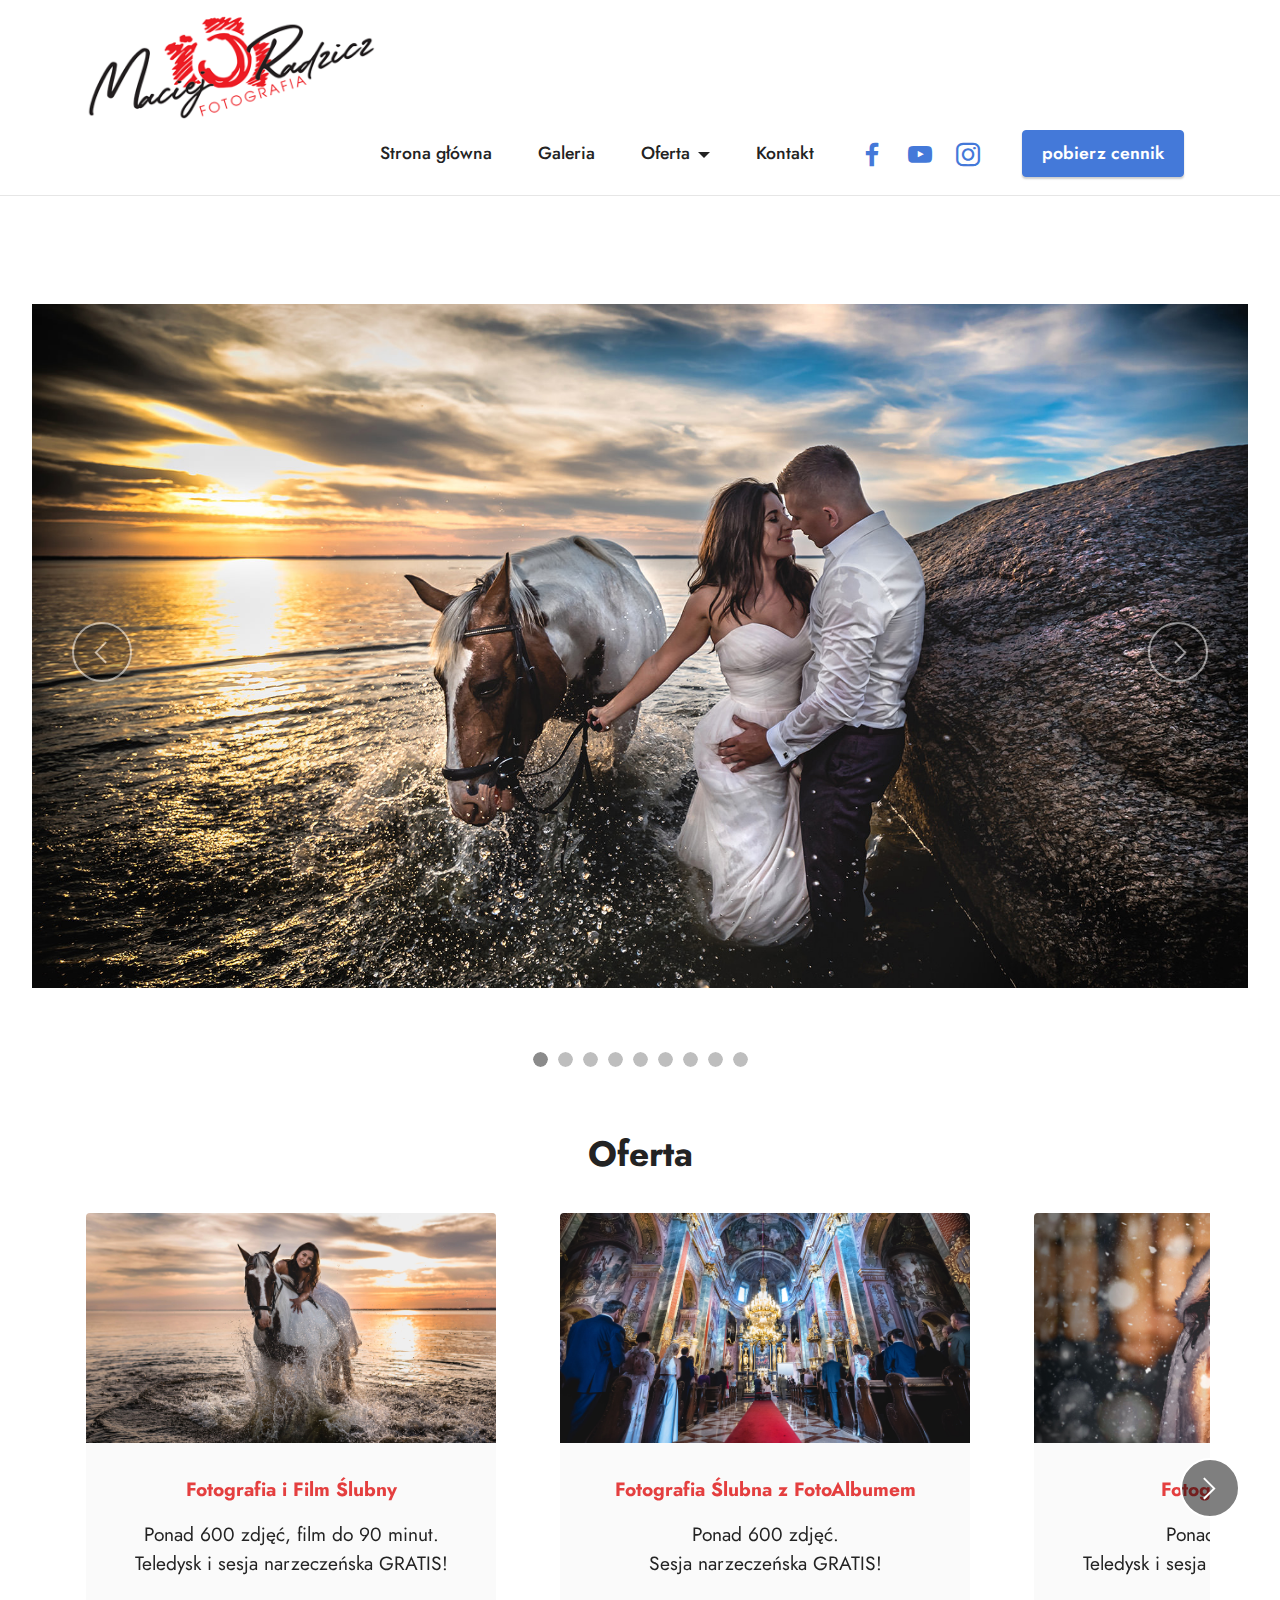
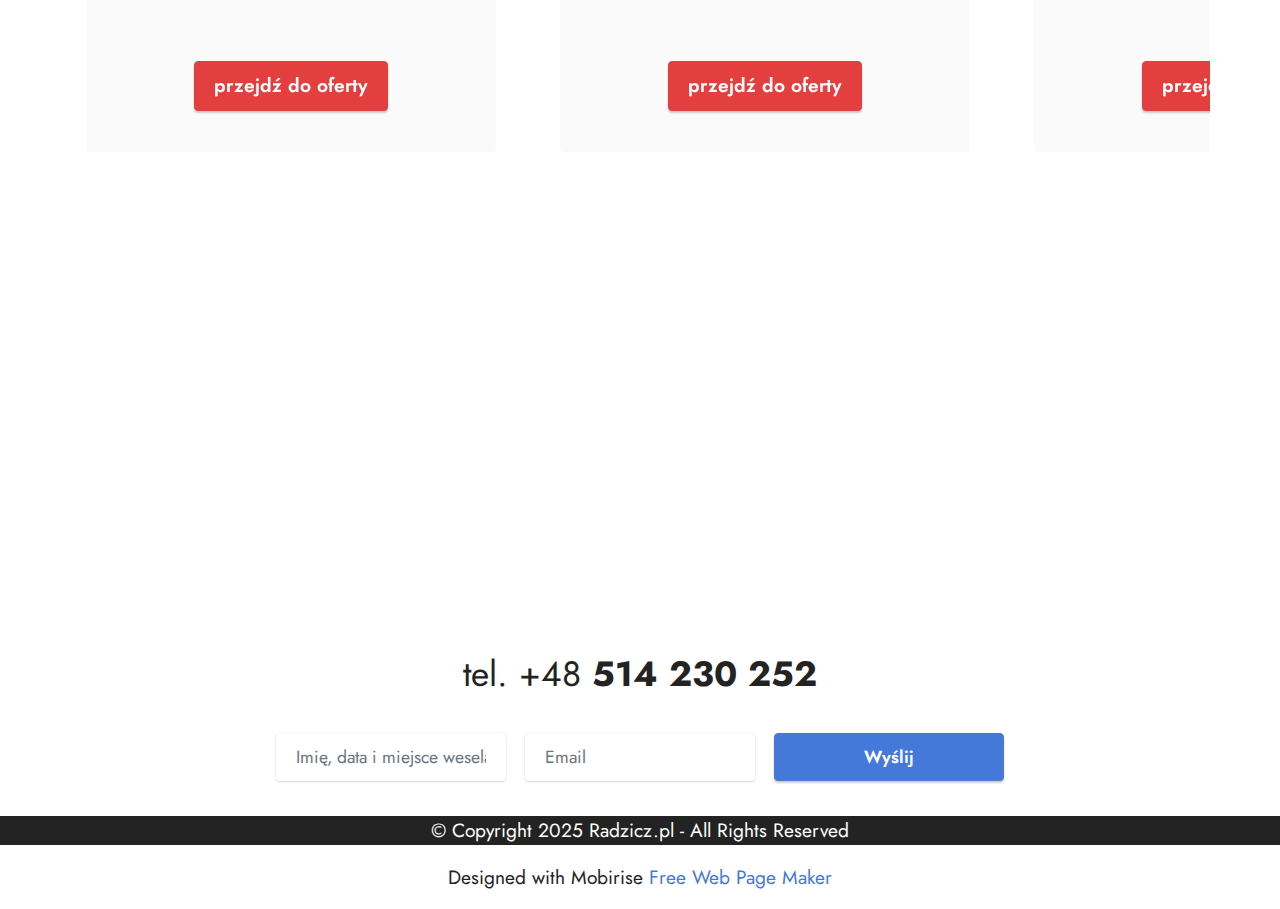
==== index.html @ 9153fe17 "Update index.html" ====
<!DOCTYPE html>
<html  >
<head>
  <!-- Site made with Mobirise Website Builder v5.6.11, https://mobirise.com -->
  <meta charset="UTF-8">
  <meta http-equiv="X-UA-Compatible" content="IE=edge">
  <meta name="generator" content="Mobirise v5.6.11, mobirise.com">
  <meta name="twitter:card" content="summary_large_image"/>
  <meta name="twitter:image:src" content="">
  <meta property="og:image" content="">
  <meta name="twitter:title" content="Strona główna">
  <meta name="viewport" content="width=device-width, initial-scale=1, minimum-scale=1">
  <link rel="shortcut icon" href="assets/images/favicon.png" type="image/x-icon">
  <meta name="description" content="">
  
  
  <title>Strona główna</title>
  <link rel="stylesheet" href="assets/web/assets/mobirise-icons2/mobirise2.css">
  <link rel="stylesheet" href="assets/bootstrap/css/bootstrap.min.css">
  <link rel="stylesheet" href="assets/bootstrap/css/bootstrap-grid.min.css">
  <link rel="stylesheet" href="assets/bootstrap/css/bootstrap-reboot.min.css">
  <link rel="stylesheet" href="assets/dropdown/css/style.css">
  <link rel="stylesheet" href="assets/socicon/css/styles.css">
  <link rel="stylesheet" href="assets/theme/css/style.css">
  <link rel="preload" href="https://fonts.googleapis.com/css?family=Jost:100,200,300,400,500,600,700,800,900,100i,200i,300i,400i,500i,600i,700i,800i,900i&display=swap" as="style" onload="this.onload=null;this.rel='stylesheet'">
  <noscript><link rel="stylesheet" href="https://fonts.googleapis.com/css?family=Jost:100,200,300,400,500,600,700,800,900,100i,200i,300i,400i,500i,600i,700i,800i,900i&display=swap"></noscript>
  <link rel="preload" as="style" href="assets/mobirise/css/mbr-additional.css"><link rel="stylesheet" href="assets/mobirise/css/mbr-additional.css" type="text/css">
  
  
  
  
</head>
<body>
  
  <section data-bs-version="5.1" class="menu cid-s48OLK6784" once="menu" id="menu1-h">
    
    <nav class="navbar navbar-dropdown navbar-expand-lg">
        <div class="container">
            <div class="navbar-brand">
                <span class="navbar-logo">
                    <a href="index.html">
                        <img src="assets/images/logo-radzicz-2021-313x121.png" alt="radzicz.pl Fotografia Ślubna" style="height: 7rem;">
                    </a>
                </span>
                
            </div>
            <button class="navbar-toggler" type="button" data-toggle="collapse" data-bs-toggle="collapse" data-target="#navbarSupportedContent" data-bs-target="#navbarSupportedContent" aria-controls="navbarNavAltMarkup" aria-expanded="false" aria-label="Toggle navigation">
                <div class="hamburger">
                    <span></span>
                    <span></span>
                    <span></span>
                    <span></span>
                </div>
            </button>
            <div class="collapse navbar-collapse" id="navbarSupportedContent">
                <ul class="navbar-nav nav-dropdown" data-app-modern-menu="true"><li class="nav-item"><a class="nav-link link text-black text-primary display-4" href="index.html">Strona główna</a></li><li class="nav-item"><a class="nav-link link text-black text-primary display-4" href="page5.html">Galeria</a></li><li class="nav-item dropdown"><a class="nav-link link text-black dropdown-toggle display-4" href="https://mobirise.com" data-toggle="dropdown-submenu" data-bs-toggle="dropdown" data-bs-auto-close="outside" aria-expanded="false">Oferta</a><div class="dropdown-menu" aria-labelledby="dropdown-750"><a class="text-black dropdown-item text-primary display-4" href="page1.html">Fotografia i Film</a><a class="text-black show dropdown-item text-primary display-4" href="page2.html">Fotografia z Albumem</a><a class="text-black show dropdown-item text-primary display-4" href="page3.html">Fotografia</a><a class="text-black show dropdown-item text-primary display-4" href="page4.html">Fotografia PREMIUM</a></div></li>
                    <li class="nav-item"><a class="nav-link link text-black text-primary display-4" href="page6.html">Kontakt</a></li></ul>
                <div class="icons-menu">
                    <a class="iconfont-wrapper" href="https://www.facebook.com/radzicz/" target="_blank">
                        <span class="p-2 mbr-iconfont socicon-facebook socicon"></span>
                    </a>
                    <a class="iconfont-wrapper" href="https://www.youtube.com/channel/UCvHbkDS-ME8ETCnBsZsDEUw" target="_blank">
                        <span class="p-2 mbr-iconfont socicon-youtube socicon"></span>
                    </a>
                    <a class="iconfont-wrapper" href="https://www.instagram.com/maciej_radzicz/" target="_blank">
                        <span class="p-2 mbr-iconfont socicon-instagram socicon"></span>
                    </a>
                    
                </div>
                <div class="navbar-buttons mbr-section-btn"><a class="btn btn-primary display-4" href="assets/files/Oferta-radzicz2023.pdf">pobierz cennik</a></div>
            </div>
        </div>
    </nav>

</section>

<section data-bs-version="5.1" class="slider2 cid-tbYOUe0Ajj" id="slider2-13">
    

    
    <div class="container-fluid">
        <div class="row justify-content-center">
            <div class="col-12 col-md-10 col-lg-12">
                <div class="carousel slide carousel-fade" id="tcAGyDKzBh" data-ride="carousel" data-bs-ride="carousel" data-interval="5000" data-bs-interval="5000">
                    
                    <ol class="carousel-indicators">
                        <li data-slide-to="0" data-bs-slide-to="0" class="active" data-target="#tcAGyDKzBh" data-bs-target="#tcAGyDKzBh"></li>
                        <li data-slide-to="1" data-bs-slide-to="1" data-target="#tcAGyDKzBh" data-bs-target="#tcAGyDKzBh"></li><li data-slide-to="2" data-bs-slide-to="2" data-target="#tcAGyDKzBh" data-bs-target="#tcAGyDKzBh"></li><li data-slide-to="3" data-bs-slide-to="3" data-target="#tcAGyDKzBh" data-bs-target="#tcAGyDKzBh"></li><li data-slide-to="4" data-bs-slide-to="4" data-target="#tcAGyDKzBh" data-bs-target="#tcAGyDKzBh"></li><li data-slide-to="5" data-bs-slide-to="5" data-target="#tcAGyDKzBh" data-bs-target="#tcAGyDKzBh"></li><li data-slide-to="6" data-bs-slide-to="6" data-target="#tcAGyDKzBh" data-bs-target="#tcAGyDKzBh"></li><li data-slide-to="7" data-bs-slide-to="7" data-target="#tcAGyDKzBh" data-bs-target="#tcAGyDKzBh"></li><li data-slide-to="8" data-bs-slide-to="8" data-target="#tcAGyDKzBh" data-bs-target="#tcAGyDKzBh"></li>
                        
                    </ol>
                    <div class="carousel-inner">
                        <div class="carousel-item slider-image item active">
                            <div class="item-wrapper">
                                <img class="d-block w-100" src="assets/images/01.jpg" alt="Mobirise Website Builder" data-slide-to="0" data-bs-slide-to="0">
                                
                            </div>
                        </div>
                        <div class="carousel-item slider-image item">
                            <div class="item-wrapper">
                                <img class="d-block w-100" src="assets/images/02.jpg" alt="Mobirise Website Builder" data-slide-to="1" data-bs-slide-to="1">
                                
                            </div>
                        </div><div class="carousel-item slider-image item">
                            <div class="item-wrapper">
                                <img class="d-block w-100" src="assets/images/04.jpg" alt="Mobirise Website Builder" data-slide-to="3" data-bs-slide-to="3">
                                
                            </div>
                        </div><div class="carousel-item slider-image item">
                            <div class="item-wrapper">
                                <img class="d-block w-100" src="assets/images/05.jpg" alt="Mobirise Website Builder" data-slide-to="4" data-bs-slide-to="4">
                                
                            </div>
                        </div><div class="carousel-item slider-image item">
                            <div class="item-wrapper">
                                <img class="d-block w-100" src="assets/images/12.jpg" alt="Mobirise Website Builder" data-slide-to="5" data-bs-slide-to="5">
                                
                            </div>
                        </div><div class="carousel-item slider-image item">
                            <div class="item-wrapper">
                                <img class="d-block w-100" src="assets/images/10.jpg" alt="Mobirise Website Builder" data-slide-to="7" data-bs-slide-to="7">
                                
                            </div>
                        </div><div class="carousel-item slider-image item">
                            <div class="item-wrapper">
                                <img class="d-block w-100" src="assets/images/14.jpg" alt="Mobirise Website Builder" data-slide-to="6" data-bs-slide-to="6">
                                
                            </div>
                        </div><div class="carousel-item slider-image item">
                            <div class="item-wrapper">
                                <img class="d-block w-100" src="assets/images/20.jpg" alt="Mobirise Website Builder" data-slide-to="7" data-bs-slide-to="7">
                                
                            </div>
                        </div><div class="carousel-item slider-image item">
                            <div class="item-wrapper">
                                <img class="d-block w-100" src="assets/images/053.jpg" alt="Mobirise Website Builder" data-slide-to="11" data-bs-slide-to="12">
                                
                            </div>
                        </div>
                        
                    </div>
                    <a class="carousel-control carousel-control-prev" role="button" data-slide="prev" data-bs-slide="prev" href="#tcAGyDKzBh">
                        <span class="mobi-mbri mobi-mbri-arrow-prev" aria-hidden="true"></span>
                        <span class="sr-only visually-hidden">Previous</span>
                    </a>
                    <a class="carousel-control carousel-control-next" role="button" data-slide="next" data-bs-slide="next" href="#tcAGyDKzBh">
                        <span class="mobi-mbri mobi-mbri-arrow-next" aria-hidden="true"></span>
                        <span class="sr-only visually-hidden">Next</span>
                    </a>
                </div>
            </div>
        </div>
    </div>
</section>

<section data-bs-version="5.1" class="slider4 mbr-embla cid-tbYtQorD7u" id="slider4-q">
    
    
    <div class="position-relative text-center">
        <div class="mbr-section-head">
            <h4 class="mbr-section-title mbr-fonts-style align-center mb-0 display-5">
                <strong>Oferta</strong></h4>
            
        </div>
        <div class="embla mt-4" data-skip-snaps="true" data-align="center" data-contain-scroll="trimSnaps" data-auto-play-interval="5" data-draggable="true">
            <div class="embla__viewport container">
                <div class="embla__container">
                    <div class="embla__slide slider-image item active" style="margin-left: 2rem; margin-right: 2rem;">
                        <div class="slide-content">
                            <div class="item-wrapper">
                                <div class="item-img">
                                    <img src="assets/images/03.jpg" alt="Mobirise Website Builder" data-slide-to="1" data-bs-slide-to="2">
                                </div>
                            </div>
                            <div class="item-content">
                                <h5 class="item-title mbr-fonts-style display-7"><strong>Fotografia i Film Ślubny</strong></h5>
                                
                                <p class="mbr-text mbr-fonts-style mt-3 display-7">Ponad 600 zdjęć, film do 90 minut.<br>Teledysk i sesja narzeczeńska GRATIS!</p>
                            </div>
                            <div class="mbr-section-btn item-footer mt-2"><a href="page1.html" class="btn item-btn btn-secondary display-7">przejdź do oferty</a></div>
                        </div>
                    </div>
                    <div class="embla__slide slider-image item" style="margin-left: 2rem; margin-right: 2rem;">
                        <div class="slide-content">
                            <div class="item-wrapper">
                                <div class="item-img">
                                    <img src="assets/images/02.jpg" alt="Mobirise Website Builder" data-slide-to="2" data-bs-slide-to="3">
                                </div>
                            </div>
                            <div class="item-content">
                                <h5 class="item-title mbr-fonts-style display-7"><strong>Fotografia Ślubna z FotoAlbumem</strong></h5>
                                
                                <p class="mbr-text mbr-fonts-style mt-3 display-7">Ponad 600 zdjęć.
<br>Sesja narzeczeńska GRATIS!</p>
                            </div>
                            <div class="mbr-section-btn item-footer mt-2"><a href="page2.html" class="btn item-btn btn-secondary display-7">przejdź do oferty</a></div>
                        </div>
                    </div>
                    <div class="embla__slide slider-image item" style="margin-left: 2rem; margin-right: 2rem;">
                        <div class="slide-content">
                            <div class="item-wrapper">
                                <div class="item-img">
                                    <img src="assets/images/04.jpg" alt="Mobirise Website Builder" data-bs-slide-to="4" data-slide-to="3">
                                </div>
                            </div>
                            <div class="item-content">
                                <h5 class="item-title mbr-fonts-style display-7"><strong>Fotografia Ślubna</strong></h5>
                                
                                <p class="mbr-text mbr-fonts-style mt-3 display-7">Ponad 400 zdjęć.
<br>Teledysk i sesja narzeczeńska GRATIS!<br></p>
                            </div>
                            <div class="mbr-section-btn item-footer mt-2"><a href="page3.html" class="btn item-btn btn-secondary display-7">przejdź do oferty</a></div>
                        </div>
                    </div>
                    <div class="embla__slide slider-image item" style="margin-left: 2rem; margin-right: 2rem;">
                        <div class="slide-content">
                            <div class="item-wrapper">
                                <div class="item-img">
                                    <img src="assets/images/05.jpg" alt="Mobirise Website Builder" data-bs-slide-to="5" data-slide-to="4">
                                </div>
                            </div>
                            <div class="item-content">
                                <h5 class="item-title mbr-fonts-style display-7"><strong>Fotografia Ślubna PREMIUM</strong></h5>
                                
                                <p class="mbr-text mbr-fonts-style mt-3 display-7">Dwoje fotografów! ponad 800 zdjęć, 3 FotoAlbumy, obraz na płótnie, skrzyneczka z odbitkami. Sesja narzeczeńska oraz FotoBudka GRATIS!</p>
                            </div>
                            <div class="mbr-section-btn item-footer mt-2"><a href="page4.html" class="btn item-btn btn-secondary display-7">przejdź do oferty</a></div>
                        </div>
                    </div>
                </div>
            </div>
            <button class="embla__button embla__button--prev">
                <span class="mobi-mbri mobi-mbri-arrow-prev mbr-iconfont" aria-hidden="true"></span>
                <span class="sr-only visually-hidden visually-hidden">Previous</span>
            </button>
            <button class="embla__button embla__button--next">
                <span class="mobi-mbri mobi-mbri-arrow-next mbr-iconfont" aria-hidden="true"></span>
                <span class="sr-only visually-hidden visually-hidden">Next</span>
            </button>
        </div>
    </div>
</section>

<section data-bs-version="5.1" class="map2 cid-tbYnh2GoxF" id="map2-n">
    

    
    
    <div>
        
        <div class="google-map"><iframe frameborder="0" style="border:0" src="https://www.google.com/maps/embed/v1/place?key=AIzaSyDk89J4FSunMF33ruMVWJaJht_Ro0kvoXs&amp;q=Tysiąclecia 10, Elbląg" allowfullscreen=""></iframe></div>
    </div>
</section>

<section data-bs-version="5.1" class="form8 cid-tbYn8BylrG" id="form8-l">
    
    
    <div class="container">
        <div class="mbr-section-head">
            <h3 class="mbr-section-title mbr-fonts-style align-center mb-0 display-5">tel. +48 <strong>514 230 252</strong></h3>
            
        </div>
        <div class="row justify-content-center mt-4">
            <div class="col-lg-8 mx-auto mbr-form" data-form-type="formoid">
                <form action="https://mobirise.eu/" method="POST" class="mbr-form form-with-styler mx-auto" data-form-title="Form Name"><input type="hidden" name="email" data-form-email="true" value="zMKGWUQ5TyvM7mSl7BuRFjHutZq8F7XJrp81qqb88r6DwxQ/EwLYT0kayDPoiCGPccBnduYvhTEv2MZzqzAAxJNHal/aUBm5FxWB2JPVFtHPc39G7TggRWemIsY6j1gp">
                    <div class="row">
                        <div hidden="hidden" data-form-alert="" class="alert alert-success col-12">Dziękujemy za kontakt!</div>
                        <div hidden="hidden" data-form-alert-danger="" class="alert alert-danger col-12">Oops...! some problem!</div>
                    </div>
                    <div class="dragArea row">
                        <div class="col-lg-4 col-md-12 col-sm-12 form-group mb-3" data-for="name">
                            <input type="text" name="name" placeholder="Imię, data i miejsce wesela" data-form-field="name" class="form-control" value="" id="name-form8-l">
                        </div>
                        <div class="col-lg-4 col-md-12 col-sm-12 form-group mb-3" data-for="email">
                            <input type="email" name="email" placeholder="Email" data-form-field="email" class="form-control" value="" id="email-form8-l">
                        </div>
                        <div class="col-lg-4 col-md-12 col-sm-12 mbr-section-btn align-center"><button type="submit" class="btn btn-primary display-4">Wyślij</button></div>
                    </div>
                </form>
            </div>
        </div>
    </div>
</section>

<section data-bs-version="5.1" class="footer7 cid-tbYn0aZKzs" once="footers" id="footer7-k">

    

    

    <div class="container">
        <div class="media-container-row align-center mbr-white">
            <div class="col-12">
                <p class="mbr-text mb-0 mbr-fonts-style display-7">
                    © Copyright 2025 Radzicz.pl - All Rights Reserved
                </p>
            </div>
        </div>
    </div>
</section><section class="display-7" style="padding: 0;align-items: center;justify-content: center;flex-wrap: wrap;    align-content: center;display: flex;position: relative;height: 4rem;"><a href="https://mobiri.se/2827698" style="flex: 1 1;height: 4rem;position: absolute;width: 100%;z-index: 1;"><img alt="" style="height: 4rem;" src="[data-uri]"></a><p style="margin: 0;text-align: center;" class="display-7">Designed with Mobirise &#8204;</p><a style="z-index:1" href="https://mobirise.com/web-page-maker.html">Free Web Page Maker</a></section><script src="assets/bootstrap/js/bootstrap.bundle.min.js"></script>  <script src="assets/smoothscroll/smooth-scroll.js"></script>  <script src="assets/ytplayer/index.js"></script>  <script src="assets/dropdown/js/navbar-dropdown.js"></script>  <script src="assets/embla/embla.min.js"></script>  <script src="assets/embla/script.js"></script>  <script src="assets/theme/js/script.js"></script>  <script src="assets/formoid/formoid.min.js"></script>  
  
  
</body>
</html>
---- assets/web/assets/mobirise-icons2/mobirise2.css ----
@font-face {
  font-family: 'Moririse2';
  font-display: swap;
  src:  url('mobirise2.eot?f2bix4');
  src:  url('mobirise2.eot?f2bix4#iefix') format('embedded-opentype'),
    url('mobirise2.ttf?f2bix4') format('truetype'),
    url('mobirise2.woff?f2bix4') format('woff'),
    url('mobirise2.svg?f2bix4#mobirise2') format('svg');
  font-weight: normal;
  font-style: normal;
}

[class^="mobi-"], [class*=" mobi-"] {
  /* use !important to prevent issues with browser extensions that change fonts */
  font-family: 'Moririse2' !important;
  speak: none;
  font-style: normal;
  font-weight: normal;
  font-variant: normal;
  text-transform: none;
  line-height: 1;

  /* Better Font Rendering =========== */
  -webkit-font-smoothing: antialiased;
  -moz-osx-font-smoothing: grayscale;
}

.mobi-mbri-add-submenu:before {
  content: "\e900";
}
.mobi-mbri-alert:before {
  content: "\e901";
}
.mobi-mbri-align-center:before {
  content: "\e902";
}
.mobi-mbri-align-justify:before {
  content: "\e903";
}
.mobi-mbri-align-left:before {
  content: "\e904";
}
.mobi-mbri-align-right:before {
  content: "\e905";
}
.mobi-mbri-android:before {
  content: "\e906";
}
.mobi-mbri-apple:before {
  content: "\e907";
}
.mobi-mbri-arrow-down:before {
  content: "\e908";
}
.mobi-mbri-arrow-next:before {
  content: "\e909";
}
.mobi-mbri-arrow-prev:before {
  content: "\e90a";
}
.mobi-mbri-arrow-up:before {
  content: "\e90b";
}
.mobi-mbri-bold:before {
  content: "\e90c";
}
.mobi-mbri-bookmark:before {
  content: "\e90d";
}
.mobi-mbri-bootstrap:before {
  content: "\e90e";
}
.mobi-mbri-briefcase:before {
  content: "\e90f";
}
.mobi-mbri-browse:before {
  content: "\e910";
}
.mobi-mbri-bulleted-list:before {
  content: "\e911";
}
.mobi-mbri-calendar:before {
  content: "\e912";
}
.mobi-mbri-camera:before {
  content: "\e913";
}
.mobi-mbri-cart-add:before {
  content: "\e914";
}
.mobi-mbri-cart-full:before {
  content: "\e915";
}
.mobi-mbri-cash:before {
  content: "\e916";
}
.mobi-mbri-change-style:before {
  content: "\e917";
}
.mobi-mbri-chat:before {
  content: "\e918";
}
.mobi-mbri-clock:before {
  content: "\e919";
}
.mobi-mbri-close:before {
  content: "\e91a";
}
.mobi-mbri-cloud:before {
  content: "\e91b";
}
.mobi-mbri-code:before {
  content: "\e91c";
}
.mobi-mbri-contact-form:before {
  content: "\e91d";
}
.mobi-mbri-credit-card:before {
  content: "\e91e";
}
.mobi-mbri-cursor-click:before {
  content: "\e91f";
}
.mobi-mbri-cust-feedback:before {
  content: "\e920";
}
.mobi-mbri-database:before {
  content: "\e921";
}
.mobi-mbri-delivery:before {
  content: "\e922";
}
.mobi-mbri-desktop:before {
  content: "\e923";
}
.mobi-mbri-devices:before {
  content: "\e924";
}
.mobi-mbri-down:before {
  content: "\e925";
}
.mobi-mbri-download-2:before {
  content: "\e926";
}
.mobi-mbri-download:before {
  content: "\e927";
}
.mobi-mbri-drag-n-drop-2:before {
  content: "\e928";
}
.mobi-mbri-drag-n-drop:before {
  content: "\e929";
}
.mobi-mbri-edit-2:before {
  content: "\e92a";
}
.mobi-mbri-edit:before {
  content: "\e92b";
}
.mobi-mbri-error:before {
  content: "\e92c";
}
.mobi-mbri-extension:before {
  content: "\e92d";
}
.mobi-mbri-features:before {
  content: "\e92e";
}
.mobi-mbri-file:before {
  content: "\e92f";
}
.mobi-mbri-flag:before {
  content: "\e930";
}
.mobi-mbri-folder:before {
  content: "\e931";
}
.mobi-mbri-gift:before {
  content: "\e932";
}
.mobi-mbri-github:before {
  content: "\e933";
}
.mobi-mbri-globe-2:before {
  content: "\e934";
}
.mobi-mbri-globe:before {
  content: "\e935";
}
.mobi-mbri-growing-chart:before {
  content: "\e936";
}
.mobi-mbri-hearth:before {
  content: "\e937";
}
.mobi-mbri-help:before {
  content: "\e938";
}
.mobi-mbri-home:before {
  content: "\e939";
}
.mobi-mbri-hot-cup:before {
  content: "\e93a";
}
.mobi-mbri-idea:before {
  content: "\e93b";
}
.mobi-mbri-image-gallery:before {
  content: "\e93c";
}
.mobi-mbri-image-slider:before {
  content: "\e93d";
}
.mobi-mbri-info:before {
  content: "\e93e";
}
.mobi-mbri-italic:before {
  content: "\e93f";
}
.mobi-mbri-key:before {
  content: "\e940";
}
.mobi-mbri-laptop:before {
  content: "\e941";
}
.mobi-mbri-layers:before {
  content: "\e942";
}
.mobi-mbri-left-right:before {
  content: "\e943";
}
.mobi-mbri-left:before {
  content: "\e944";
}
.mobi-mbri-letter:before {
  content: "\e945";
}
.mobi-mbri-like:before {
  content: "\e946";
}
.mobi-mbri-link:before {
  content: "\e947";
}
.mobi-mbri-lock:before {
  content: "\e948";
}
.mobi-mbri-login:before {
  content: "\e949";
}
.mobi-mbri-logout:before {
  content: "\e94a";
}
.mobi-mbri-magic-stick:before {
  content: "\e94b";
}
.mobi-mbri-map-pin:before {
  content: "\e94c";
}
.mobi-mbri-menu:before {
  content: "\e94d";
}
.mobi-mbri-mobile-2:before {
  content: "\e94e";
}
.mobi-mbri-mobile-horizontal:before {
  content: "\e94f";
}
.mobi-mbri-mobile:before {
  content: "\e950";
}
.mobi-mbri-mobirise:before {
  content: "\e951";
}
.mobi-mbri-more-horizontal:before {
  content: "\e952";
}
.mobi-mbri-more-vertical:before {
  content: "\e953";
}
.mobi-mbri-music:before {
  content: "\e954";
}
.mobi-mbri-new-file:before {
  content: "\e955";
}
.mobi-mbri-numbered-list:before {
  content: "\e956";
}
.mobi-mbri-opened-folder:before {
  content: "\e957";
}
.mobi-mbri-pages:before {
  content: "\e958";
}
.mobi-mbri-paper-plane:before {
  content: "\e959";
}
.mobi-mbri-paperclip:before {
  content: "\e95a";
}
.mobi-mbri-phone:before {
  content: "\e95b";
}
.mobi-mbri-photo:before {
  content: "\e95c";
}
.mobi-mbri-photos:before {
  content: "\e95d";
}
.mobi-mbri-pin:before {
  content: "\e95e";
}
.mobi-mbri-play:before {
  content: "\e95f";
}
.mobi-mbri-plus:before {
  content: "\e960";
}
.mobi-mbri-preview:before {
  content: "\e961";
}
.mobi-mbri-print:before {
  content: "\e962";
}
.mobi-mbri-protect:before {
  content: "\e963";
}
.mobi-mbri-question:before {
  content: "\e964";
}
.mobi-mbri-quote-left:before {
  content: "\e965";
}
.mobi-mbri-quote-right:before {
  content: "\e966";
}
.mobi-mbri-redo:before {
  content: "\e967";
}
.mobi-mbri-refresh:before {
  content: "\e968";
}
.mobi-mbri-responsive-2:before {
  content: "\e969";
}
.mobi-mbri-responsive:before {
  content: "\e96a";
}
.mobi-mbri-right:before {
  content: "\e96b";
}
.mobi-mbri-rocket:before {
  content: "\e96c";
}
.mobi-mbri-sad-face:before {
  content: "\e96d";
}
.mobi-mbri-sale:before {
  content: "\e96e";
}
.mobi-mbri-save:before {
  content: "\e96f";
}
.mobi-mbri-search:before {
  content: "\e970";
}
.mobi-mbri-setting-2:before {
  content: "\e971";
}
.mobi-mbri-setting-3:before {
  content: "\e972";
}
.mobi-mbri-setting:before {
  content: "\e973";
}
.mobi-mbri-share:before {
  content: "\e974";
}
.mobi-mbri-shopping-bag:before {
  content: "\e975";
}
.mobi-mbri-shopping-basket:before {
  content: "\e976";
}
.mobi-mbri-shopping-cart:before {
  content: "\e977";
}
.mobi-mbri-sites:before {
  content: "\e978";
}
.mobi-mbri-smile-face:before {
  content: "\e979";
}
.mobi-mbri-speed:before {
  content: "\e97a";
}
.mobi-mbri-star:before {
  content: "\e97b";
}
.mobi-mbri-success:before {
  content: "\e97c";
}
.mobi-mbri-sun:before {
  content: "\e97d";
}
.mobi-mbri-sun2:before {
  content: "\e97e";
}
.mobi-mbri-tablet-vertical:before {
  content: "\e97f";
}
.mobi-mbri-tablet:before {
  content: "\e980";
}
.mobi-mbri-target:before {
  content: "\e981";
}
.mobi-mbri-timer:before {
  content: "\e982";
}
.mobi-mbri-to-ftp:before {
  content: "\e983";
}
.mobi-mbri-to-local-drive:before {
  content: "\e984";
}
.mobi-mbri-touch-swipe:before {
  content: "\e985";
}
.mobi-mbri-touch:before {
  content: "\e986";
}
.mobi-mbri-trash:before {
  content: "\e987";
}
.mobi-mbri-underline:before {
  content: "\e988";
}
.mobi-mbri-undo:before {
  content: "\e989";
}
.mobi-mbri-unlink:before {
  content: "\e98a";
}
.mobi-mbri-unlock:before {
  content: "\e98b";
}
.mobi-mbri-up-down:before {
  content: "\e98c";
}
.mobi-mbri-up:before {
  content: "\e98d";
}
.mobi-mbri-update:before {
  content: "\e98e";
}
.mobi-mbri-upload-2:before {
  content: "\e98f";
}
.mobi-mbri-upload:before {
  content: "\e990";
}
.mobi-mbri-user-2:before {
  content: "\e991";
}
.mobi-mbri-user:before {
  content: "\e992";
}
.mobi-mbri-users:before {
  content: "\e993";
}
.mobi-mbri-video-play:before {
  content: "\e994";
}
.mobi-mbri-video:before {
  content: "\e995";
}
.mobi-mbri-watch:before {
  content: "\e996";
}
.mobi-mbri-website-theme-2:before {
  content: "\e997";
}
.mobi-mbri-website-theme:before {
  content: "\e998";
}
.mobi-mbri-wifi:before {
  content: "\e999";
}
.mobi-mbri-windows:before {
  content: "\e99a";
}
.mobi-mbri-zoom-in:before {
  content: "\e99b";
}
.mobi-mbri-zoom-out:before {
  content: "\e99c";
}
---- assets/dropdown/css/style.css ----
.navbar-dropdown {
  left: 0;
  padding: 0;
  position: absolute;
  right: 0;
  top: 0;
  transition: all 0.45s ease;
  z-index: 1030;
  background: #282828; }
  .navbar-dropdown .navbar-logo {
    margin-right: 0.8rem;
    transition: margin 0.3s ease-in-out;
    vertical-align: middle; }
    .navbar-dropdown .navbar-logo img {
      height: 3.125rem;
      transition: all 0.3s ease-in-out; }
    .navbar-dropdown .navbar-logo.mbr-iconfont {
      font-size: 3.125rem;
      line-height: 3.125rem; }
  .navbar-dropdown .navbar-caption {
    font-weight: 700;
    white-space: normal;
    vertical-align: -4px;
    line-height: 3.125rem !important; }
    .navbar-dropdown .navbar-caption, .navbar-dropdown .navbar-caption:hover {
      color: inherit;
      text-decoration: none; }
  .navbar-dropdown .mbr-iconfont + .navbar-caption {
    vertical-align: -1px; }
  .navbar-dropdown.navbar-fixed-top {
    position: fixed; }
  .navbar-dropdown .navbar-brand span {
    vertical-align: -4px; }
  .navbar-dropdown.bg-color.transparent {
    background: none; }
  .navbar-dropdown.navbar-short .navbar-brand {
    padding: 0.625rem 0; }
    .navbar-dropdown.navbar-short .navbar-brand span {
      vertical-align: -1px; }
  .navbar-dropdown.navbar-short .navbar-caption {
    line-height: 2.375rem !important;
    vertical-align: -2px; }
  .navbar-dropdown.navbar-short .navbar-logo {
    margin-right: 0.5rem; }
    .navbar-dropdown.navbar-short .navbar-logo img {
      height: 2.375rem; }
    .navbar-dropdown.navbar-short .navbar-logo.mbr-iconfont {
      font-size: 2.375rem;
      line-height: 2.375rem; }
  .navbar-dropdown.navbar-short .mbr-table-cell {
    height: 3.625rem; }
  .navbar-dropdown .navbar-close {
    left: 0.6875rem;
    position: fixed;
    top: 0.75rem;
    z-index: 1000; }
  .navbar-dropdown .hamburger-icon {
    content: "";
    display: inline-block;
    vertical-align: middle;
    width: 16px;
    -webkit-box-shadow: 0 -6px 0 1px #282828,0 0 0 1px #282828,0 6px 0 1px #282828;
    -moz-box-shadow: 0 -6px 0 1px #282828,0 0 0 1px #282828,0 6px 0 1px #282828;
    box-shadow: 0 -6px 0 1px #282828,0 0 0 1px #282828,0 6px 0 1px #282828; }

.dropdown-menu .dropdown-toggle[data-toggle="dropdown-submenu"]::after {
  border-bottom: 0.35em solid transparent;
  border-left: 0.35em solid;
  border-right: 0;
  border-top: 0.35em solid transparent;
  margin-left: 0.3rem; }

.dropdown-menu .dropdown-item:focus {
  outline: 0; }

.nav-dropdown {
  font-size: 0.75rem;
  font-weight: 500;
  height: auto !important; }
  .nav-dropdown .nav-btn {
    padding-left: 1rem; }
  .nav-dropdown .link {
    margin: .667em 1.667em;
    font-weight: 500;
    padding: 0;
    transition: color .2s ease-in-out; }
    .nav-dropdown .link.dropdown-toggle {
      margin-right: 2.583em; }
      .nav-dropdown .link.dropdown-toggle::after {
        margin-left: .25rem;
        border-top: 0.35em solid;
        border-right: 0.35em solid transparent;
        border-left: 0.35em solid transparent;
        border-bottom: 0; }
      .nav-dropdown .link.dropdown-toggle[aria-expanded="true"] {
        margin: 0;
        padding: 0.667em 3.263em  0.667em 1.667em; }
  .nav-dropdown .link::after,
  .nav-dropdown .dropdown-item::after {
    color: inherit; }
  .nav-dropdown .btn {
    font-size: 0.75rem;
    font-weight: 700;
    letter-spacing: 0;
    margin-bottom: 0;
    padding-left: 1.25rem;
    padding-right: 1.25rem; }
  .nav-dropdown .dropdown-menu {
    border-radius: 0;
    border: 0;
    left: 0;
    margin: 0;
    padding-bottom: 1.25rem;
    padding-top: 1.25rem;
    position: relative; }
  .nav-dropdown .dropdown-submenu {
    margin-left: 0.125rem;
    top: 0; }
  .nav-dropdown .dropdown-item {
    font-weight: 500;
    line-height: 2;
    padding: 0.3846em 4.615em 0.3846em 1.5385em;
    position: relative;
    transition: color .2s ease-in-out, background-color .2s ease-in-out; }
    .nav-dropdown .dropdown-item::after {
      margin-top: -0.3077em;
      position: absolute;
      right: 1.1538em;
      top: 50%; }
    .nav-dropdown .dropdown-item:focus, .nav-dropdown .dropdown-item:hover {
      background: none; }

@media (max-width: 767px) {
  .nav-dropdown.navbar-toggleable-sm {
    bottom: 0;
    display: none;
    left: 0;
    overflow-x: hidden;
    position: fixed;
    top: 0;
    transform: translateX(-100%);
    -ms-transform: translateX(-100%);
    -webkit-transform: translateX(-100%);
    width: 18.75rem;
    z-index: 999; } }
.nav-dropdown.navbar-toggleable-xl {
  bottom: 0;
  display: none;
  left: 0;
  overflow-x: hidden;
  position: fixed;
  top: 0;
  transform: translateX(-100%);
  -ms-transform: translateX(-100%);
  -webkit-transform: translateX(-100%);
  width: 18.75rem;
  z-index: 999; }

.nav-dropdown-sm {
  display: block !important;
  overflow-x: hidden;
  overflow: auto;
  padding-top: 3.875rem; }
  .nav-dropdown-sm::after {
    content: "";
    display: block;
    height: 3rem;
    width: 100%; }
  .nav-dropdown-sm.collapse.in ~ .navbar-close {
    display: block !important; }
  .nav-dropdown-sm.collapsing, .nav-dropdown-sm.collapse.in {
    transform: translateX(0);
    -ms-transform: translateX(0);
    -webkit-transform: translateX(0);
    transition: all 0.25s ease-out;
    -webkit-transition: all 0.25s ease-out;
    background: #282828; }
  .nav-dropdown-sm.collapsing[aria-expanded="false"] {
    transform: translateX(-100%);
    -ms-transform: translateX(-100%);
    -webkit-transform: translateX(-100%); }
  .nav-dropdown-sm .nav-item {
    display: block;
    margin-left: 0 !important;
    padding-left: 0; }
  .nav-dropdown-sm .link,
  .nav-dropdown-sm .dropdown-item {
    border-top: 1px dotted rgba(255, 255, 255, 0.1);
    font-size: 0.8125rem;
    line-height: 1.6;
    margin: 0 !important;
    padding: 0.875rem 2.4rem 0.875rem 1.5625rem !important;
    position: relative;
    white-space: normal; }
    .nav-dropdown-sm .link:focus, .nav-dropdown-sm .link:hover,
    .nav-dropdown-sm .dropdown-item:focus,
    .nav-dropdown-sm .dropdown-item:hover {
      background: rgba(0, 0, 0, 0.2) !important;
      color: #c0a375; }
  .nav-dropdown-sm .nav-btn {
    position: relative;
    padding: 1.5625rem 1.5625rem 0 1.5625rem; }
    .nav-dropdown-sm .nav-btn::before {
      border-top: 1px dotted rgba(255, 255, 255, 0.1);
      content: "";
      left: 0;
      position: absolute;
      top: 0;
      width: 100%; }
    .nav-dropdown-sm .nav-btn + .nav-btn {
      padding-top: 0.625rem; }
      .nav-dropdown-sm .nav-btn + .nav-btn::before {
        display: none; }
  .nav-dropdown-sm .btn {
    padding: 0.625rem 0; }
  .nav-dropdown-sm .dropdown-toggle[data-toggle="dropdown-submenu"]::after {
    margin-left: .25rem;
    border-top: 0.35em solid;
    border-right: 0.35em solid transparent;
    border-left: 0.35em solid transparent;
    border-bottom: 0; }
  .nav-dropdown-sm .dropdown-toggle[data-toggle="dropdown-submenu"][aria-expanded="true"]::after {
    border-top: 0;
    border-right: 0.35em solid transparent;
    border-left: 0.35em solid transparent;
    border-bottom: 0.35em solid; }
  .nav-dropdown-sm .dropdown-menu {
    margin: 0;
    padding: 0;
    position: relative;
    top: 0;
    left: 0;
    width: 100%;
    border: 0;
    float: none;
    border-radius: 0;
    background: none; }
  .nav-dropdown-sm .dropdown-submenu {
    left: 100%;
    margin-left: 0.125rem;
    margin-top: -1.25rem;
    top: 0; }

.navbar-toggleable-sm .nav-dropdown .dropdown-menu {
  position: absolute; }

.navbar-toggleable-sm .nav-dropdown .dropdown-submenu {
  left: 100%;
  margin-left: 0.125rem;
  margin-top: -1.25rem;
  top: 0; }

.navbar-toggleable-sm.opened .nav-dropdown .dropdown-menu {
  position: relative; }

.navbar-toggleable-sm.opened .nav-dropdown .dropdown-submenu {
  left: 0;
  margin-left: 00rem;
  margin-top: 0rem;
  top: 0; }

.is-builder .nav-dropdown.collapsing {
  transition: none !important; }
---- assets/socicon/css/styles.css ----
@charset "UTF-8";

@font-face {
  font-family: 'Socicon';
  src:  url('../fonts/socicon.eot');
  src:  url('../fonts/socicon.eot?#iefix') format('embedded-opentype'),
    url('../fonts/socicon.woff2') format('woff2'),
    url('../fonts/socicon.ttf') format('truetype'),
    url('../fonts/socicon.woff') format('woff'),
    url('../fonts/socicon.svg#socicon') format('svg');
  font-weight: normal;
  font-style: normal;
  font-display: swap;
}

[data-icon]:before {
  font-family: "socicon" !important;
  content: attr(data-icon);
  font-style: normal !important;
  font-weight: normal !important;
  font-variant: normal !important;
  text-transform: none !important;
  speak: none;
  line-height: 1;
  -webkit-font-smoothing: antialiased;
  -moz-osx-font-smoothing: grayscale;
}

[class^="socicon-"], [class*=" socicon-"] {
  /* use !important to prevent issues with browser extensions that change fonts */
  font-family: 'Socicon' !important;
  speak: none;
  font-style: normal;
  font-weight: normal;
  font-variant: normal;
  text-transform: none;
  line-height: 1;

  /* Better Font Rendering =========== */
  -webkit-font-smoothing: antialiased;
  -moz-osx-font-smoothing: grayscale;
}

.socicon-eitaa:before {
  content: "\e97c";
}
.socicon-soroush:before {
  content: "\e97d";
}
.socicon-bale:before {
  content: "\e97e";
}
.socicon-zazzle:before {
  content: "\e97b";
}
.socicon-society6:before {
  content: "\e97a";
}
.socicon-redbubble:before {
  content: "\e979";
}
.socicon-avvo:before {
  content: "\e978";
}
.socicon-stitcher:before {
  content: "\e977";
}
.socicon-googlehangouts:before {
  content: "\e974";
}
.socicon-dlive:before {
  content: "\e975";
}
.socicon-vsco:before {
  content: "\e976";
}
.socicon-flipboard:before {
  content: "\e973";
}
.socicon-ubuntu:before {
  content: "\e958";
}
.socicon-artstation:before {
  content: "\e959";
}
.socicon-invision:before {
  content: "\e95a";
}
.socicon-torial:before {
  content: "\e95b";
}
.socicon-collectorz:before {
  content: "\e95c";
}
.socicon-seenthis:before {
  content: "\e95d";
}
.socicon-googleplaymusic:before {
  content: "\e95e";
}
.socicon-debian:before {
  content: "\e95f";
}
.socicon-filmfreeway:before {
  content: "\e960";
}
.socicon-gnome:before {
  content: "\e961";
}
.socicon-itchio:before {
  content: "\e962";
}
.socicon-jamendo:before {
  content: "\e963";
}
.socicon-mix:before {
  content: "\e964";
}
.socicon-sharepoint:before {
  content: "\e965";
}
.socicon-tinder:before {
  content: "\e966";
}
.socicon-windguru:before {
  content: "\e967";
}
.socicon-cdbaby:before {
  content: "\e968";
}
.socicon-elementaryos:before {
  content: "\e969";
}
.socicon-stage32:before {
  content: "\e96a";
}
.socicon-tiktok:before {
  content: "\e96b";
}
.socicon-gitter:before {
  content: "\e96c";
}
.socicon-letterboxd:before {
  content: "\e96d";
}
.socicon-threema:before {
  content: "\e96e";
}
.socicon-splice:before {
  content: "\e96f";
}
.socicon-metapop:before {
  content: "\e970";
}
.socicon-naver:before {
  content: "\e971";
}
.socicon-remote:before {
  content: "\e972";
}
.socicon-internet:before {
  content: "\e957";
}
.socicon-moddb:before {
  content: "\e94b";
}
.socicon-indiedb:before {
  content: "\e94c";
}
.socicon-traxsource:before {
  content: "\e94d";
}
.socicon-gamefor:before {
  content: "\e94e";
}
.socicon-pixiv:before {
  content: "\e94f";
}
.socicon-myanimelist:before {
  content: "\e950";
}
.socicon-blackberry:before {
  content: "\e951";
}
.socicon-wickr:before {
  content: "\e952";
}
.socicon-spip:before {
  content: "\e953";
}
.socicon-napster:before {
  content: "\e954";
}
.socicon-beatport:before {
  content: "\e955";
}
.socicon-hackerone:before {
  content: "\e956";
}
.socicon-hackernews:before {
  content: "\e946";
}
.socicon-smashwords:before {
  content: "\e947";
}
.socicon-kobo:before {
  content: "\e948";
}
.socicon-bookbub:before {
  content: "\e949";
}
.socicon-mailru:before {
  content: "\e94a";
}
.socicon-gitlab:before {
  content: "\e945";
}
.socicon-instructables:before {
  content: "\e944";
}
.socicon-portfolio:before {
  content: "\e943";
}
.socicon-codered:before {
  content: "\e940";
}
.socicon-origin:before {
  content: "\e941";
}
.socicon-nextdoor:before {
  content: "\e942";
}
.socicon-udemy:before {
  content: "\e93f";
}
.socicon-livemaster:before {
  content: "\e93e";
}
.socicon-crunchbase:before {
  content: "\e93b";
}
.socicon-homefy:before {
  content: "\e93c";
}
.socicon-calendly:before {
  content: "\e93d";
}
.socicon-realtor:before {
  content: "\e90f";
}
.socicon-tidal:before {
  content: "\e910";
}
.socicon-qobuz:before {
  content: "\e911";
}
.socicon-natgeo:before {
  content: "\e912";
}
.socicon-mastodon:before {
  content: "\e913";
}
.socicon-unsplash:before {
  content: "\e914";
}
.socicon-homeadvisor:before {
  content: "\e915";
}
.socicon-angieslist:before {
  content: "\e916";
}
.socicon-codepen:before {
  content: "\e917";
}
.socicon-slack:before {
  content: "\e918";
}
.socicon-openaigym:before {
  content: "\e919";
}
.socicon-logmein:before {
  content: "\e91a";
}
.socicon-fiverr:before {
  content: "\e91b";
}
.socicon-gotomeeting:before {
  content: "\e91c";
}
.socicon-aliexpress:before {
  content: "\e91d";
}
.socicon-guru:before {
  content: "\e91e";
}
.socicon-appstore:before {
  content: "\e91f";
}
.socicon-homes:before {
  content: "\e920";
}
.socicon-zoom:before {
  content: "\e921";
}
.socicon-alibaba:before {
  content: "\e922";
}
.socicon-craigslist:before {
  content: "\e923";
}
.socicon-wix:before {
  content: "\e924";
}
.socicon-redfin:before {
  content: "\e925";
}
.socicon-googlecalendar:before {
  content: "\e926";
}
.socicon-shopify:before {
  content: "\e927";
}
.socicon-freelancer:before {
  content: "\e928";
}
.socicon-seedrs:before {
  content: "\e929";
}
.socicon-bing:before {
  content: "\e92a";
}
.socicon-doodle:before {
  content: "\e92b";
}
.socicon-bonanza:before {
  content: "\e92c";
}
.socicon-squarespace:before {
  content: "\e92d";
}
.socicon-toptal:before {
  content: "\e92e";
}
.socicon-gust:before {
  content: "\e92f";
}
.socicon-ask:before {
  content: "\e930";
}
.socicon-trulia:before {
  content: "\e931";
}
.socicon-loomly:before {
  content: "\e932";
}
.socicon-ghost:before {
  content: "\e933";
}
.socicon-upwork:before {
  content: "\e934";
}
.socicon-fundable:before {
  content: "\e935";
}
.socicon-booking:before {
  content: "\e936";
}
.socicon-googlemaps:before {
  content: "\e937";
}
.socicon-zillow:before {
  content: "\e938";
}
.socicon-niconico:before {
  content: "\e939";
}
.socicon-toneden:before {
  content: "\e93a";
}
.socicon-augment:before {
  content: "\e908";
}
.socicon-bitbucket:before {
  content: "\e909";
}
.socicon-fyuse:before {
  content: "\e90a";
}
.socicon-yt-gaming:before {
  content: "\e90b";
}
.socicon-sketchfab:before {
  content: "\e90c";
}
.socicon-mobcrush:before {
  content: "\e90d";
}
.socicon-microsoft:before {
  content: "\e90e";
}
.socicon-pandora:before {
  content: "\e907";
}
.socicon-messenger:before {
  content: "\e906";
}
.socicon-gamewisp:before {
  content: "\e905";
}
.socicon-bloglovin:before {
  content: "\e904";
}
.socicon-tunein:before {
  content: "\e903";
}
.socicon-gamejolt:before {
  content: "\e901";
}
.socicon-trello:before {
  content: "\e902";
}
.socicon-spreadshirt:before {
  content: "\e900";
}
.socicon-500px:before {
  content: "\e000";
}
.socicon-8tracks:before {
  content: "\e001";
}
.socicon-airbnb:before {
  content: "\e002";
}
.socicon-alliance:before {
  content: "\e003";
}
.socicon-amazon:before {
  content: "\e004";
}
.socicon-amplement:before {
  content: "\e005";
}
.socicon-android:before {
  content: "\e006";
}
.socicon-angellist:before {
  content: "\e007";
}
.socicon-apple:before {
  content: "\e008";
}
.socicon-appnet:before {
  content: "\e009";
}
.socicon-baidu:before {
  content: "\e00a";
}
.socicon-bandcamp:before {
  content: "\e00b";
}
.socicon-battlenet:before {
  content: "\e00c";
}
.socicon-mixer:before {
  content: "\e00d";
}
.socicon-bebee:before {
  content: "\e00e";
}
.socicon-bebo:before {
  content: "\e00f";
}
.socicon-behance:before {
  content: "\e010";
}
.socicon-blizzard:before {
  content: "\e011";
}
.socicon-blogger:before {
  content: "\e012";
}
.socicon-buffer:before {
  content: "\e013";
}
.socicon-chrome:before {
  content: "\e014";
}
.socicon-coderwall:before {
  content: "\e015";
}
.socicon-curse:before {
  content: "\e016";
}
.socicon-dailymotion:before {
  content: "\e017";
}
.socicon-deezer:before {
  content: "\e018";
}
.socicon-delicious:before {
  content: "\e019";
}
.socicon-deviantart:before {
  content: "\e01a";
}
.socicon-diablo:before {
  content: "\e01b";
}
.socicon-digg:before {
  content: "\e01c";
}
.socicon-discord:before {
  content: "\e01d";
}
.socicon-disqus:before {
  content: "\e01e";
}
.socicon-douban:before {
  content: "\e01f";
}
.socicon-draugiem:before {
  content: "\e020";
}
.socicon-dribbble:before {
  content: "\e021";
}
.socicon-drupal:before {
  content: "\e022";
}
.socicon-ebay:before {
  content: "\e023";
}
.socicon-ello:before {
  content: "\e024";
}
.socicon-endomodo:before {
  content: "\e025";
}
.socicon-envato:before {
  content: "\e026";
}
.socicon-etsy:before {
  content: "\e027";
}
.socicon-facebook:before {
  content: "\e028";
}
.socicon-feedburner:before {
  content: "\e029";
}
.socicon-filmweb:before {
  content: "\e02a";
}
.socicon-firefox:before {
  content: "\e02b";
}
.socicon-flattr:before {
  content: "\e02c";
}
.socicon-flickr:before {
  content: "\e02d";
}
.socicon-formulr:before {
  content: "\e02e";
}
.socicon-forrst:before {
  content: "\e02f";
}
.socicon-foursquare:before {
  content: "\e030";
}
.socicon-friendfeed:before {
  content: "\e031";
}
.socicon-github:before {
  content: "\e032";
}
.socicon-goodreads:before {
  content: "\e033";
}
.socicon-google:before {
  content: "\e034";
}
.socicon-googlescholar:before {
  content: "\e035";
}
.socicon-googlegroups:before {
  content: "\e036";
}
.socicon-googlephotos:before {
  content: "\e037";
}
.socicon-googleplus:before {
  content: "\e038";
}
.socicon-grooveshark:before {
  content: "\e039";
}
.socicon-hackerrank:before {
  content: "\e03a";
}
.socicon-hearthstone:before {
  content: "\e03b";
}
.socicon-hellocoton:before {
  content: "\e03c";
}
.socicon-heroes:before {
  content: "\e03d";
}
.socicon-smashcast:before {
  content: "\e03e";
}
.socicon-horde:before {
  content: "\e03f";
}
.socicon-houzz:before {
  content: "\e040";
}
.socicon-icq:before {
  content: "\e041";
}
.socicon-identica:before {
  content: "\e042";
}
.socicon-imdb:before {
  content: "\e043";
}
.socicon-instagram:before {
  content: "\e044";
}
.socicon-issuu:before {
  content: "\e045";
}
.socicon-istock:before {
  content: "\e046";
}
.socicon-itunes:before {
  content: "\e047";
}
.socicon-keybase:before {
  content: "\e048";
}
.socicon-lanyrd:before {
  content: "\e049";
}
.socicon-lastfm:before {
  content: "\e04a";
}
.socicon-line:before {
  content: "\e04b";
}
.socicon-linkedin:before {
  content: "\e04c";
}
.socicon-livejournal:before {
  content: "\e04d";
}
.socicon-lyft:before {
  content: "\e04e";
}
.socicon-macos:before {
  content: "\e04f";
}
.socicon-mail:before {
  content: "\e050";
}
.socicon-medium:before {
  content: "\e051";
}
.socicon-meetup:before {
  content: "\e052";
}
.socicon-mixcloud:before {
  content: "\e053";
}
.socicon-modelmayhem:before {
  content: "\e054";
}
.socicon-mumble:before {
  content: "\e055";
}
.socicon-myspace:before {
  content: "\e056";
}
.socicon-newsvine:before {
  content: "\e057";
}
.socicon-nintendo:before {
  content: "\e058";
}
.socicon-npm:before {
  content: "\e059";
}
.socicon-odnoklassniki:before {
  content: "\e05a";
}
.socicon-openid:before {
  content: "\e05b";
}
.socicon-opera:before {
  content: "\e05c";
}
.socicon-outlook:before {
  content: "\e05d";
}
.socicon-overwatch:before {
  content: "\e05e";
}
.socicon-patreon:before {
  content: "\e05f";
}
.socicon-paypal:before {
  content: "\e060";
}
.socicon-periscope:before {
  content: "\e061";
}
.socicon-persona:before {
  content: "\e062";
}
.socicon-pinterest:before {
  content: "\e063";
}
.socicon-play:before {
  content: "\e064";
}
.socicon-player:before {
  content: "\e065";
}
.socicon-playstation:before {
  content: "\e066";
}
.socicon-pocket:before {
  content: "\e067";
}
.socicon-qq:before {
  content: "\e068";
}
.socicon-quora:before {
  content: "\e069";
}
.socicon-raidcall:before {
  content: "\e06a";
}
.socicon-ravelry:before {
  content: "\e06b";
}
.socicon-reddit:before {
  content: "\e06c";
}
.socicon-renren:before {
  content: "\e06d";
}
.socicon-researchgate:before {
  content: "\e06e";
}
.socicon-residentadvisor:before {
  content: "\e06f";
}
.socicon-reverbnation:before {
  content: "\e070";
}
.socicon-rss:before {
  content: "\e071";
}
.socicon-sharethis:before {
  content: "\e072";
}
.socicon-skype:before {
  content: "\e073";
}
.socicon-slideshare:before {
  content: "\e074";
}
.socicon-smugmug:before {
  content: "\e075";
}
.socicon-snapchat:before {
  content: "\e076";
}
.socicon-songkick:before {
  content: "\e077";
}
.socicon-soundcloud:before {
  content: "\e078";
}
.socicon-spotify:before {
  content: "\e079";
}
.socicon-stackexchange:before {
  content: "\e07a";
}
.socicon-stackoverflow:before {
  content: "\e07b";
}
.socicon-starcraft:before {
  content: "\e07c";
}
.socicon-stayfriends:before {
  content: "\e07d";
}
.socicon-steam:before {
  content: "\e07e";
}
.socicon-storehouse:before {
  content: "\e07f";
}
.socicon-strava:before {
  content: "\e080";
}
.socicon-streamjar:before {
  content: "\e081";
}
.socicon-stumbleupon:before {
  content: "\e082";
}
.socicon-swarm:before {
  content: "\e083";
}
.socicon-teamspeak:before {
  content: "\e084";
}
.socicon-teamviewer:before {
  content: "\e085";
}
.socicon-technorati:before {
  content: "\e086";
}
.socicon-telegram:before {
  content: "\e087";
}
.socicon-tripadvisor:before {
  content: "\e088";
}
.socicon-tripit:before {
  content: "\e089";
}
.socicon-triplej:before {
  content: "\e08a";
}
.socicon-tumblr:before {
  content: "\e08b";
}
.socicon-twitch:before {
  content: "\e08c";
}
.socicon-twitter:before {
  content: "\e08d";
}
.socicon-uber:before {
  content: "\e08e";
}
.socicon-ventrilo:before {
  content: "\e08f";
}
.socicon-viadeo:before {
  content: "\e090";
}
.socicon-viber:before {
  content: "\e091";
}
.socicon-viewbug:before {
  content: "\e092";
}
.socicon-vimeo:before {
  content: "\e093";
}
.socicon-vine:before {
  content: "\e094";
}
.socicon-vkontakte:before {
  content: "\e095";
}
.socicon-warcraft:before {
  content: "\e096";
}
.socicon-wechat:before {
  content: "\e097";
}
.socicon-weibo:before {
  content: "\e098";
}
.socicon-whatsapp:before {
  content: "\e099";
}
.socicon-wikipedia:before {
  content: "\e09a";
}
.socicon-windows:before {
  content: "\e09b";
}
.socicon-wordpress:before {
  content: "\e09c";
}
.socicon-wykop:before {
  content: "\e09d";
}
.socicon-xbox:before {
  content: "\e09e";
}
.socicon-xing:before {
  content: "\e09f";
}
.socicon-yahoo:before {
  content: "\e0a0";
}
.socicon-yammer:before {
  content: "\e0a1";
}
.socicon-yandex:before {
  content: "\e0a2";
}
.socicon-yelp:before {
  content: "\e0a3";
}
.socicon-younow:before {
  content: "\e0a4";
}
.socicon-youtube:before {
  content: "\e0a5";
}
.socicon-zapier:before {
  content: "\e0a6";
}
.socicon-zerply:before {
  content: "\e0a7";
}
.socicon-zomato:before {
  content: "\e0a8";
}
.socicon-zynga:before {
  content: "\e0a9";
}
---- assets/theme/css/style.css ----
@charset "UTF-8";
section {
  background-color: #ffffff;
}

body {
  font-style: normal;
  line-height: 1.5;
  font-weight: 400;
  color: #232323;
  position: relative;
}

button {
  background-color: transparent;
  border-color: transparent;
}

section,
.container,
.container-fluid {
  position: relative;
  word-wrap: break-word;
}

a.mbr-iconfont:hover {
  text-decoration: none;
}

.article .lead p,
.article .lead ul,
.article .lead ol,
.article .lead pre,
.article .lead blockquote {
  margin-bottom: 0;
}

a {
  font-style: normal;
  font-weight: 400;
  cursor: pointer;
}
a, a:hover {
  text-decoration: none;
}

.mbr-section-title {
  font-style: normal;
  line-height: 1.3;
}

.mbr-section-subtitle {
  line-height: 1.3;
}

.mbr-text {
  font-style: normal;
  line-height: 1.7;
}

h1,
h2,
h3,
h4,
h5,
h6,
.display-1,
.display-2,
.display-4,
.display-5,
.display-7,
span,
p,
a {
  line-height: 1;
  word-break: break-word;
  word-wrap: break-word;
  font-weight: 400;
}

b,
strong {
  font-weight: bold;
}

input:-webkit-autofill, input:-webkit-autofill:hover, input:-webkit-autofill:focus, input:-webkit-autofill:active {
  transition-delay: 9999s;
  -webkit-transition-property: background-color, color;
  transition-property: background-color, color;
}

textarea[type=hidden] {
  display: none;
}

section {
  background-position: 50% 50%;
  background-repeat: no-repeat;
  background-size: cover;
}
section .mbr-background-video,
section .mbr-background-video-preview {
  position: absolute;
  bottom: 0;
  left: 0;
  right: 0;
  top: 0;
}

.hidden {
  visibility: hidden;
}

.mbr-z-index20 {
  z-index: 20;
}

/*! Base colors */
.mbr-white {
  color: #ffffff;
}

.mbr-black {
  color: #111111;
}

.mbr-bg-white {
  background-color: #ffffff;
}

.mbr-bg-black {
  background-color: #000000;
}

/*! Text-aligns */
.align-left {
  text-align: left;
}

.align-center {
  text-align: center;
}

.align-right {
  text-align: right;
}

/*! Font-weight  */
.mbr-light {
  font-weight: 300;
}

.mbr-regular {
  font-weight: 400;
}

.mbr-semibold {
  font-weight: 500;
}

.mbr-bold {
  font-weight: 700;
}

/*! Media  */
.media-content {
  flex-basis: 100%;
}

.media-container-row {
  display: flex;
  flex-direction: row;
  flex-wrap: wrap;
  justify-content: center;
  align-content: center;
  align-items: start;
}
.media-container-row .media-size-item {
  width: 400px;
}

.media-container-column {
  display: flex;
  flex-direction: column;
  flex-wrap: wrap;
  justify-content: center;
  align-content: center;
  align-items: stretch;
}
.media-container-column > * {
  width: 100%;
}

@media (min-width: 992px) {
  .media-container-row {
    flex-wrap: nowrap;
  }
}
figure {
  margin-bottom: 0;
  overflow: hidden;
}

figure[mbr-media-size] {
  transition: width 0.1s;
}

img,
iframe {
  display: block;
  width: 100%;
}

.card {
  background-color: transparent;
  border: none;
}

.card-box {
  width: 100%;
}

.card-img {
  text-align: center;
  flex-shrink: 0;
  -webkit-flex-shrink: 0;
}

.media {
  max-width: 100%;
  margin: 0 auto;
}

.mbr-figure {
  align-self: center;
}

.media-container > div {
  max-width: 100%;
}

.mbr-figure img,
.card-img img {
  width: 100%;
}

@media (max-width: 991px) {
  .media-size-item {
    width: auto !important;
  }

  .media {
    width: auto;
  }

  .mbr-figure {
    width: 100% !important;
  }
}
/*! Buttons */
.mbr-section-btn {
  margin-left: -0.6rem;
  margin-right: -0.6rem;
  font-size: 0;
}

.btn {
  font-weight: 600;
  border-width: 1px;
  font-style: normal;
  margin: 0.6rem 0.6rem;
  white-space: normal;
  transition: all 0.2s ease-in-out;
  display: inline-flex;
  align-items: center;
  justify-content: center;
  word-break: break-word;
}

.btn-sm {
  font-weight: 600;
  letter-spacing: 0px;
  transition: all 0.3s ease-in-out;
}

.btn-md {
  font-weight: 600;
  letter-spacing: 0px;
  transition: all 0.3s ease-in-out;
}

.btn-lg {
  font-weight: 600;
  letter-spacing: 0px;
  transition: all 0.3s ease-in-out;
}

.btn-form {
  margin: 0;
}
.btn-form:hover {
  cursor: pointer;
}

nav .mbr-section-btn {
  margin-left: 0rem;
  margin-right: 0rem;
}

/*! Btn icon margin */
.btn .mbr-iconfont,
.btn.btn-sm .mbr-iconfont {
  order: 1;
  cursor: pointer;
  margin-left: 0.5rem;
  vertical-align: sub;
}

.btn.btn-md .mbr-iconfont,
.btn.btn-md .mbr-iconfont {
  margin-left: 0.8rem;
}

.mbr-regular {
  font-weight: 400;
}

.mbr-semibold {
  font-weight: 500;
}

.mbr-bold {
  font-weight: 700;
}

[type=submit] {
  -webkit-appearance: none;
}

/*! Full-screen */
.mbr-fullscreen .mbr-overlay {
  min-height: 100vh;
}

.mbr-fullscreen {
  display: flex;
  display: -moz-flex;
  display: -ms-flex;
  display: -o-flex;
  align-items: center;
  min-height: 100vh;
  padding-top: 3rem;
  padding-bottom: 3rem;
}

/*! Map */
.map {
  height: 25rem;
  position: relative;
}
.map iframe {
  width: 100%;
  height: 100%;
}

/*! Scroll to top arrow */
.mbr-arrow-up {
  bottom: 25px;
  right: 90px;
  position: fixed;
  text-align: right;
  z-index: 5000;
  color: #ffffff;
  font-size: 22px;
}

.mbr-arrow-up a {
  background: rgba(0, 0, 0, 0.2);
  border-radius: 50%;
  color: #fff;
  display: inline-block;
  height: 60px;
  width: 60px;
  border: 2px solid #fff;
  outline-style: none !important;
  position: relative;
  text-decoration: none;
  transition: all 0.3s ease-in-out;
  cursor: pointer;
  text-align: center;
}
.mbr-arrow-up a:hover {
  background-color: rgba(0, 0, 0, 0.4);
}
.mbr-arrow-up a i {
  line-height: 60px;
}

.mbr-arrow-up-icon {
  display: block;
  color: #fff;
}

.mbr-arrow-up-icon::before {
  content: "›";
  display: inline-block;
  font-family: serif;
  font-size: 22px;
  line-height: 1;
  font-style: normal;
  position: relative;
  top: 6px;
  left: -4px;
  transform: rotate(-90deg);
}

/*! Arrow Down */
.mbr-arrow {
  position: absolute;
  bottom: 45px;
  left: 50%;
  width: 60px;
  height: 60px;
  cursor: pointer;
  background-color: rgba(80, 80, 80, 0.5);
  border-radius: 50%;
  transform: translateX(-50%);
}
@media (max-width: 767px) {
  .mbr-arrow {
    display: none;
  }
}
.mbr-arrow > a {
  display: inline-block;
  text-decoration: none;
  outline-style: none;
  -webkit-animation: arrowdown 1.7s ease-in-out infinite;
          animation: arrowdown 1.7s ease-in-out infinite;
  color: #ffffff;
}
.mbr-arrow > a > i {
  position: absolute;
  top: -2px;
  left: 15px;
  font-size: 2rem;
}

#scrollToTop a i::before {
  content: "";
  position: absolute;
  display: block;
  border-bottom: 2.5px solid #fff;
  border-left: 2.5px solid #fff;
  width: 27.8%;
  height: 27.8%;
  left: 50%;
  top: 51%;
  transform: translateY(-30%) translateX(-50%) rotate(135deg);
}

@keyframes arrowdown {
  0% {
    transform: translateY(0px);
  }
  50% {
    transform: translateY(-5px);
  }
  100% {
    transform: translateY(0px);
  }
}
@-webkit-keyframes arrowdown {
  0% {
    transform: translateY(0px);
  }
  50% {
    transform: translateY(-5px);
  }
  100% {
    transform: translateY(0px);
  }
}
@media (max-width: 500px) {
  .mbr-arrow-up {
    left: 0;
    right: 0;
    text-align: center;
  }
}
/*Gradients animation*/
@keyframes gradient-animation {
  from {
    background-position: 0% 100%;
    -webkit-animation-timing-function: ease-in-out;
            animation-timing-function: ease-in-out;
  }
  to {
    background-position: 100% 0%;
    -webkit-animation-timing-function: ease-in-out;
            animation-timing-function: ease-in-out;
  }
}
@-webkit-keyframes gradient-animation {
  from {
    background-position: 0% 100%;
    -webkit-animation-timing-function: ease-in-out;
            animation-timing-function: ease-in-out;
  }
  to {
    background-position: 100% 0%;
    -webkit-animation-timing-function: ease-in-out;
            animation-timing-function: ease-in-out;
  }
}
.bg-gradient {
  background-size: 200% 200%;
  animation: gradient-animation 5s infinite alternate;
  -webkit-animation: gradient-animation 5s infinite alternate;
}

.menu .navbar-brand {
  display: -webkit-flex;
}
.menu .navbar-brand span {
  display: flex;
  display: -webkit-flex;
}
.menu .navbar-brand .navbar-caption-wrap {
  display: -webkit-flex;
}
.menu .navbar-brand .navbar-logo img {
  display: -webkit-flex;
  width: auto;
}
@media (min-width: 768px) and (max-width: 991px) {
  .menu .navbar-toggleable-sm .navbar-nav {
    display: -ms-flexbox;
  }
}
@media (max-width: 991px) {
  .menu .navbar-collapse {
    max-height: 93.5vh;
  }
  .menu .navbar-collapse.show {
    overflow: auto;
  }
}
@media (min-width: 992px) {
  .menu .navbar-nav.nav-dropdown {
    display: -webkit-flex;
  }
  .menu .navbar-toggleable-sm .navbar-collapse {
    display: -webkit-flex !important;
  }
  .menu .collapsed .navbar-collapse {
    max-height: 93.5vh;
  }
  .menu .collapsed .navbar-collapse.show {
    overflow: auto;
  }
}
@media (max-width: 767px) {
  .menu .navbar-collapse {
    max-height: 80vh;
  }
}

.nav-link .mbr-iconfont {
  margin-right: 0.5rem;
}

.navbar {
  display: -webkit-flex;
  -webkit-flex-wrap: wrap;
  -webkit-align-items: center;
  -webkit-justify-content: space-between;
}

.navbar-collapse {
  -webkit-flex-basis: 100%;
  -webkit-flex-grow: 1;
  -webkit-align-items: center;
}

.nav-dropdown .link {
  padding: 0.667em 1.667em !important;
  margin: 0 !important;
}

.nav {
  display: -webkit-flex;
  -webkit-flex-wrap: wrap;
}

.row {
  display: -webkit-flex;
  -webkit-flex-wrap: wrap;
}

.justify-content-center {
  -webkit-justify-content: center;
}

.form-inline {
  display: -webkit-flex;
}

.card-wrapper {
  -webkit-flex: 1;
}

.carousel-control {
  z-index: 10;
  display: -webkit-flex;
}

.carousel-controls {
  display: -webkit-flex;
}

.media {
  display: -webkit-flex;
}

.form-group:focus {
  outline: none;
}

.jq-selectbox__select {
  padding: 7px 0;
  position: relative;
}

.jq-selectbox__dropdown {
  overflow: hidden;
  border-radius: 10px;
  position: absolute;
  top: 100%;
  left: 0 !important;
  width: 100% !important;
}

.jq-selectbox__trigger-arrow {
  right: 0;
  transform: translateY(-50%);
}

.jq-selectbox li {
  padding: 1.07em 0.5em;
}

input[type=range] {
  padding-left: 0 !important;
  padding-right: 0 !important;
}

.modal-dialog,
.modal-content {
  height: 100%;
}

.modal-dialog .carousel-inner {
  height: calc(100vh - 1.75rem);
}
@media (max-width: 575px) {
  .modal-dialog .carousel-inner {
    height: calc(100vh - 1rem);
  }
}

.carousel-item {
  text-align: center;
}

.carousel-item img {
  margin: auto;
}

.navbar-toggler {
  align-self: flex-start;
  padding: 0.25rem 0.75rem;
  font-size: 1.25rem;
  line-height: 1;
  background: transparent;
  border: 1px solid transparent;
  border-radius: 0.25rem;
}

.navbar-toggler:focus,
.navbar-toggler:hover {
  text-decoration: none;
  box-shadow: none;
}

.navbar-toggler-icon {
  display: inline-block;
  width: 1.5em;
  height: 1.5em;
  vertical-align: middle;
  content: "";
  background: no-repeat center center;
  background-size: 100% 100%;
}

.navbar-toggler-left {
  position: absolute;
  left: 1rem;
}

.navbar-toggler-right {
  position: absolute;
  right: 1rem;
}

.card-img {
  width: auto;
}

.menu .navbar.collapsed:not(.beta-menu) {
  flex-direction: column;
}

.carousel-item.active,
.carousel-item-next,
.carousel-item-prev {
  display: flex;
}

.note-air-layout .dropup .dropdown-menu,
.note-air-layout .navbar-fixed-bottom .dropdown .dropdown-menu {
  bottom: initial !important;
}

html,
body {
  height: auto;
  min-height: 100vh;
}

.dropup .dropdown-toggle::after {
  display: none;
}

.form-asterisk {
  font-family: initial;
  position: absolute;
  top: -2px;
  font-weight: normal;
}

.form-control-label {
  position: relative;
  cursor: pointer;
  margin-bottom: 0.357em;
  padding: 0;
}

.alert {
  color: #ffffff;
  border-radius: 0;
  border: 0;
  font-size: 1.1rem;
  line-height: 1.5;
  margin-bottom: 1.875rem;
  padding: 1.25rem;
  position: relative;
  text-align: center;
}
.alert.alert-form::after {
  background-color: inherit;
  bottom: -7px;
  content: "";
  display: block;
  height: 14px;
  left: 50%;
  margin-left: -7px;
  position: absolute;
  transform: rotate(45deg);
  width: 14px;
}

.form-control {
  background-color: #ffffff;
  background-clip: border-box;
  color: #232323;
  line-height: 1rem !important;
  height: auto;
  padding: 0.6rem 1.2rem;
  transition: border-color 0.25s ease 0s;
  border: 1px solid transparent !important;
  border-radius: 4px;
  box-shadow: rgba(0, 0, 0, 0.07) 0px 1px 1px 0px, rgba(0, 0, 0, 0.07) 0px 1px 3px 0px, rgba(0, 0, 0, 0.03) 0px 0px 0px 1px;
}
.form-active .form-control:invalid {
  border-color: red;
}

form .row {
  margin-left: -0.6rem;
  margin-right: -0.6rem;
}
form .row [class*=col] {
  padding-left: 0.6rem;
  padding-right: 0.6rem;
}

form .mbr-section-btn {
  margin: 0;
  padding-left: 0.6rem;
  padding-right: 0.6rem;
}

form .btn {
  display: flex;
  padding: 0.6rem 1.2rem;
  margin: 0;
}

form .form-check-input {
  margin-top: 0.5;
}

textarea.form-control {
  line-height: 1.5rem !important;
}

.form-group {
  margin-bottom: 1.2rem;
}

.form-control,
form .btn {
  min-height: 48px;
}

.gdpr-block label span.textGDPR input[name=gdpr] {
  top: 7px;
}

.form-control:focus {
  box-shadow: none;
}

:focus {
  outline: none;
}

.mbr-overlay {
  background-color: #000;
  bottom: 0;
  left: 0;
  opacity: 0.5;
  position: absolute;
  right: 0;
  top: 0;
  z-index: 0;
  pointer-events: none;
}

blockquote {
  font-style: italic;
  padding: 3rem;
  font-size: 1.09rem;
  position: relative;
  border-left: 3px solid;
}

ul,
ol,
pre,
blockquote {
  margin-bottom: 2.3125rem;
}

.mt-4 {
  margin-top: 2rem !important;
}

.mb-4 {
  margin-bottom: 2rem !important;
}

@media (min-width: 992px) {
  .container {
    padding-left: 16px;
    padding-right: 16px;
  }

  .row {
    margin-left: -16px;
    margin-right: -16px;
  }
  .row > [class*=col] {
    padding-left: 16px;
    padding-right: 16px;
  }
}
@media (min-width: 768px) {
  .container-fluid {
    padding-left: 32px;
    padding-right: 32px;
  }
}
@media (min-width: 768px) and (max-width: 991px) {
  .mbr-container {
    padding-left: 32px;
    padding-right: 32px;
  }
}
@media (max-width: 767px) {
  .mbr-container {
    padding-left: 16px;
    padding-right: 16px;
  }
}
.card-wrapper,
.item-wrapper {
  overflow: hidden;
}

.app-video-wrapper > img {
  opacity: 1;
}

.item {
  position: relative;
}

.dropdown-menu .dropdown-menu {
  left: 100%;
}

.dropdown-item + .dropdown-menu {
  display: none;
}

.dropdown-item:hover + .dropdown-menu,
.dropdown-menu:hover {
  display: block;
}

@media (min-aspect-ratio: 16/9) {
  .mbr-video-foreground {
    height: 300% !important;
    top: -100% !important;
  }
}
@media (max-aspect-ratio: 16/9) {
  .mbr-video-foreground {
    width: 300% !important;
    left: -100% !important;
  }
}.engine {
	position: absolute;
	text-indent: -2400px;
	text-align: center;
	padding: 0;
	top: 0;
	left: -2400px;
}
---- assets/mobirise/css/mbr-additional.css ----
body {
  font-family: Jost;
}
.display-1 {
  font-family: 'Jost', sans-serif;
  font-size: 4.6rem;
  line-height: 1.1;
}
.display-1 > .mbr-iconfont {
  font-size: 5.75rem;
}
.display-2 {
  font-family: 'Jost', sans-serif;
  font-size: 3rem;
  line-height: 1.1;
}
.display-2 > .mbr-iconfont {
  font-size: 3.75rem;
}
.display-4 {
  font-family: 'Jost', sans-serif;
  font-size: 1.1rem;
  line-height: 1.5;
}
.display-4 > .mbr-iconfont {
  font-size: 1.375rem;
}
.display-5 {
  font-family: 'Jost', sans-serif;
  font-size: 2.2rem;
  line-height: 1.5;
}
.display-5 > .mbr-iconfont {
  font-size: 2.75rem;
}
.display-7 {
  font-family: 'Jost', sans-serif;
  font-size: 1.2rem;
  line-height: 1.5;
}
.display-7 > .mbr-iconfont {
  font-size: 1.5rem;
}
/* ---- Fluid typography for mobile devices ---- */
/* 1.4 - font scale ratio ( bootstrap == 1.42857 ) */
/* 100vw - current viewport width */
/* (48 - 20)  48 == 48rem == 768px, 20 == 20rem == 320px(minimal supported viewport) */
/* 0.65 - min scale variable, may vary */
@media (max-width: 992px) {
  .display-1 {
    font-size: 3.68rem;
  }
}
@media (max-width: 768px) {
  .display-1 {
    font-size: 3.22rem;
    font-size: calc( 2.26rem + (4.6 - 2.26) * ((100vw - 20rem) / (48 - 20)));
    line-height: calc( 1.1 * (2.26rem + (4.6 - 2.26) * ((100vw - 20rem) / (48 - 20))));
  }
  .display-2 {
    font-size: 2.4rem;
    font-size: calc( 1.7rem + (3 - 1.7) * ((100vw - 20rem) / (48 - 20)));
    line-height: calc( 1.3 * (1.7rem + (3 - 1.7) * ((100vw - 20rem) / (48 - 20))));
  }
  .display-4 {
    font-size: 0.88rem;
    font-size: calc( 1.0350000000000001rem + (1.1 - 1.0350000000000001) * ((100vw - 20rem) / (48 - 20)));
    line-height: calc( 1.4 * (1.0350000000000001rem + (1.1 - 1.0350000000000001) * ((100vw - 20rem) / (48 - 20))));
  }
  .display-5 {
    font-size: 1.76rem;
    font-size: calc( 1.42rem + (2.2 - 1.42) * ((100vw - 20rem) / (48 - 20)));
    line-height: calc( 1.4 * (1.42rem + (2.2 - 1.42) * ((100vw - 20rem) / (48 - 20))));
  }
  .display-7 {
    font-size: 0.96rem;
    font-size: calc( 1.07rem + (1.2 - 1.07) * ((100vw - 20rem) / (48 - 20)));
    line-height: calc( 1.4 * (1.07rem + (1.2 - 1.07) * ((100vw - 20rem) / (48 - 20))));
  }
}
/* Buttons */
.btn {
  padding: 0.6rem 1.2rem;
  border-radius: 4px;
}
.btn-sm {
  padding: 0.6rem 1.2rem;
  border-radius: 4px;
}
.btn-md {
  padding: 0.6rem 1.2rem;
  border-radius: 4px;
}
.btn-lg {
  padding: 1rem 2.6rem;
  border-radius: 4px;
}
.bg-primary {
  background-color: #4479d9 !important;
}
.bg-success {
  background-color: #40b0bf !important;
}
.bg-info {
  background-color: #47b5ed !important;
}
.bg-warning {
  background-color: #ffe161 !important;
}
.bg-danger {
  background-color: #ff9966 !important;
}
.btn-primary,
.btn-primary:active {
  background-color: #4479d9 !important;
  border-color: #4479d9 !important;
  color: #ffffff !important;
  box-shadow: 0 2px 2px 0 rgba(0, 0, 0, 0.2);
}
.btn-primary:hover,
.btn-primary:focus,
.btn-primary.focus,
.btn-primary.active {
  color: #ffffff !important;
  background-color: #2150a5 !important;
  border-color: #2150a5 !important;
  box-shadow: 0 2px 5px 0 rgba(0, 0, 0, 0.2);
}
.btn-primary.disabled,
.btn-primary:disabled {
  color: #ffffff !important;
  background-color: #2150a5 !important;
  border-color: #2150a5 !important;
}
.btn-secondary,
.btn-secondary:active {
  background-color: #e43f3f !important;
  border-color: #e43f3f !important;
  color: #ffffff !important;
  box-shadow: 0 2px 2px 0 rgba(0, 0, 0, 0.2);
}
.btn-secondary:hover,
.btn-secondary:focus,
.btn-secondary.focus,
.btn-secondary.active {
  color: #ffffff !important;
  background-color: #b31919 !important;
  border-color: #b31919 !important;
  box-shadow: 0 2px 5px 0 rgba(0, 0, 0, 0.2);
}
.btn-secondary.disabled,
.btn-secondary:disabled {
  color: #ffffff !important;
  background-color: #b31919 !important;
  border-color: #b31919 !important;
}
.btn-info,
.btn-info:active {
  background-color: #47b5ed !important;
  border-color: #47b5ed !important;
  color: #ffffff !important;
  box-shadow: 0 2px 2px 0 rgba(0, 0, 0, 0.2);
}
.btn-info:hover,
.btn-info:focus,
.btn-info.focus,
.btn-info.active {
  color: #ffffff !important;
  background-color: #148cca !important;
  border-color: #148cca !important;
  box-shadow: 0 2px 5px 0 rgba(0, 0, 0, 0.2);
}
.btn-info.disabled,
.btn-info:disabled {
  color: #ffffff !important;
  background-color: #148cca !important;
  border-color: #148cca !important;
}
.btn-success,
.btn-success:active {
  background-color: #40b0bf !important;
  border-color: #40b0bf !important;
  color: #ffffff !important;
  box-shadow: 0 2px 2px 0 rgba(0, 0, 0, 0.2);
}
.btn-success:hover,
.btn-success:focus,
.btn-success.focus,
.btn-success.active {
  color: #ffffff !important;
  background-color: #2a747e !important;
  border-color: #2a747e !important;
  box-shadow: 0 2px 5px 0 rgba(0, 0, 0, 0.2);
}
.btn-success.disabled,
.btn-success:disabled {
  color: #ffffff !important;
  background-color: #2a747e !important;
  border-color: #2a747e !important;
}
.btn-warning,
.btn-warning:active {
  background-color: #ffe161 !important;
  border-color: #ffe161 !important;
  color: #614f00 !important;
  box-shadow: 0 2px 2px 0 rgba(0, 0, 0, 0.2);
}
.btn-warning:hover,
.btn-warning:focus,
.btn-warning.focus,
.btn-warning.active {
  color: #0a0800 !important;
  background-color: #ffd10a !important;
  border-color: #ffd10a !important;
  box-shadow: 0 2px 5px 0 rgba(0, 0, 0, 0.2);
}
.btn-warning.disabled,
.btn-warning:disabled {
  color: #614f00 !important;
  background-color: #ffd10a !important;
  border-color: #ffd10a !important;
}
.btn-danger,
.btn-danger:active {
  background-color: #ff9966 !important;
  border-color: #ff9966 !important;
  color: #ffffff !important;
  box-shadow: 0 2px 2px 0 rgba(0, 0, 0, 0.2);
}
.btn-danger:hover,
.btn-danger:focus,
.btn-danger.focus,
.btn-danger.active {
  color: #ffffff !important;
  background-color: #ff5f0f !important;
  border-color: #ff5f0f !important;
  box-shadow: 0 2px 5px 0 rgba(0, 0, 0, 0.2);
}
.btn-danger.disabled,
.btn-danger:disabled {
  color: #ffffff !important;
  background-color: #ff5f0f !important;
  border-color: #ff5f0f !important;
}
.btn-white,
.btn-white:active {
  background-color: #fafafa !important;
  border-color: #fafafa !important;
  color: #7a7a7a !important;
  box-shadow: 0 2px 2px 0 rgba(0, 0, 0, 0.2);
}
.btn-white:hover,
.btn-white:focus,
.btn-white.focus,
.btn-white.active {
  color: #4f4f4f !important;
  background-color: #cfcfcf !important;
  border-color: #cfcfcf !important;
  box-shadow: 0 2px 5px 0 rgba(0, 0, 0, 0.2);
}
.btn-white.disabled,
.btn-white:disabled {
  color: #7a7a7a !important;
  background-color: #cfcfcf !important;
  border-color: #cfcfcf !important;
}
.btn-black,
.btn-black:active {
  background-color: #232323 !important;
  border-color: #232323 !important;
  color: #ffffff !important;
  box-shadow: 0 2px 2px 0 rgba(0, 0, 0, 0.2);
}
.btn-black:hover,
.btn-black:focus,
.btn-black.focus,
.btn-black.active {
  color: #ffffff !important;
  background-color: #000000 !important;
  border-color: #000000 !important;
  box-shadow: 0 2px 5px 0 rgba(0, 0, 0, 0.2);
}
.btn-black.disabled,
.btn-black:disabled {
  color: #ffffff !important;
  background-color: #000000 !important;
  border-color: #000000 !important;
}
.btn-primary-outline,
.btn-primary-outline:active {
  background-color: transparent !important;
  border-color: transparent;
  color: #4479d9;
}
.btn-primary-outline:hover,
.btn-primary-outline:focus,
.btn-primary-outline.focus,
.btn-primary-outline.active {
  color: #2150a5 !important;
  background-color: transparent!important;
  border-color: transparent!important;
  box-shadow: none!important;
}
.btn-primary-outline.disabled,
.btn-primary-outline:disabled {
  color: #ffffff !important;
  background-color: #4479d9 !important;
  border-color: #4479d9 !important;
}
.btn-secondary-outline,
.btn-secondary-outline:active {
  background-color: transparent !important;
  border-color: transparent;
  color: #e43f3f;
}
.btn-secondary-outline:hover,
.btn-secondary-outline:focus,
.btn-secondary-outline.focus,
.btn-secondary-outline.active {
  color: #b31919 !important;
  background-color: transparent!important;
  border-color: transparent!important;
  box-shadow: none!important;
}
.btn-secondary-outline.disabled,
.btn-secondary-outline:disabled {
  color: #ffffff !important;
  background-color: #e43f3f !important;
  border-color: #e43f3f !important;
}
.btn-info-outline,
.btn-info-outline:active {
  background-color: transparent !important;
  border-color: transparent;
  color: #47b5ed;
}
.btn-info-outline:hover,
.btn-info-outline:focus,
.btn-info-outline.focus,
.btn-info-outline.active {
  color: #148cca !important;
  background-color: transparent!important;
  border-color: transparent!important;
  box-shadow: none!important;
}
.btn-info-outline.disabled,
.btn-info-outline:disabled {
  color: #ffffff !important;
  background-color: #47b5ed !important;
  border-color: #47b5ed !important;
}
.btn-success-outline,
.btn-success-outline:active {
  background-color: transparent !important;
  border-color: transparent;
  color: #40b0bf;
}
.btn-success-outline:hover,
.btn-success-outline:focus,
.btn-success-outline.focus,
.btn-success-outline.active {
  color: #2a747e !important;
  background-color: transparent!important;
  border-color: transparent!important;
  box-shadow: none!important;
}
.btn-success-outline.disabled,
.btn-success-outline:disabled {
  color: #ffffff !important;
  background-color: #40b0bf !important;
  border-color: #40b0bf !important;
}
.btn-warning-outline,
.btn-warning-outline:active {
  background-color: transparent !important;
  border-color: transparent;
  color: #ffe161;
}
.btn-warning-outline:hover,
.btn-warning-outline:focus,
.btn-warning-outline.focus,
.btn-warning-outline.active {
  color: #ffd10a !important;
  background-color: transparent!important;
  border-color: transparent!important;
  box-shadow: none!important;
}
.btn-warning-outline.disabled,
.btn-warning-outline:disabled {
  color: #614f00 !important;
  background-color: #ffe161 !important;
  border-color: #ffe161 !important;
}
.btn-danger-outline,
.btn-danger-outline:active {
  background-color: transparent !important;
  border-color: transparent;
  color: #ff9966;
}
.btn-danger-outline:hover,
.btn-danger-outline:focus,
.btn-danger-outline.focus,
.btn-danger-outline.active {
  color: #ff5f0f !important;
  background-color: transparent!important;
  border-color: transparent!important;
  box-shadow: none!important;
}
.btn-danger-outline.disabled,
.btn-danger-outline:disabled {
  color: #ffffff !important;
  background-color: #ff9966 !important;
  border-color: #ff9966 !important;
}
.btn-black-outline,
.btn-black-outline:active {
  background-color: transparent !important;
  border-color: transparent;
  color: #232323;
}
.btn-black-outline:hover,
.btn-black-outline:focus,
.btn-black-outline.focus,
.btn-black-outline.active {
  color: #000000 !important;
  background-color: transparent!important;
  border-color: transparent!important;
  box-shadow: none!important;
}
.btn-black-outline.disabled,
.btn-black-outline:disabled {
  color: #ffffff !important;
  background-color: #232323 !important;
  border-color: #232323 !important;
}
.btn-white-outline,
.btn-white-outline:active {
  background-color: transparent !important;
  border-color: transparent;
  color: #fafafa;
}
.btn-white-outline:hover,
.btn-white-outline:focus,
.btn-white-outline.focus,
.btn-white-outline.active {
  color: #cfcfcf !important;
  background-color: transparent!important;
  border-color: transparent!important;
  box-shadow: none!important;
}
.btn-white-outline.disabled,
.btn-white-outline:disabled {
  color: #7a7a7a !important;
  background-color: #fafafa !important;
  border-color: #fafafa !important;
}
.text-primary {
  color: #4479d9 !important;
}
.text-secondary {
  color: #e43f3f !important;
}
.text-success {
  color: #40b0bf !important;
}
.text-info {
  color: #47b5ed !important;
}
.text-warning {
  color: #ffe161 !important;
}
.text-danger {
  color: #ff9966 !important;
}
.text-white {
  color: #fafafa !important;
}
.text-black {
  color: #232323 !important;
}
a.text-primary:hover,
a.text-primary:focus,
a.text-primary.active {
  color: #1f4a98 !important;
}
a.text-secondary:hover,
a.text-secondary:focus,
a.text-secondary.active {
  color: #a61717 !important;
}
a.text-success:hover,
a.text-success:focus,
a.text-success.active {
  color: #266a73 !important;
}
a.text-info:hover,
a.text-info:focus,
a.text-info.active {
  color: #1283bc !important;
}
a.text-warning:hover,
a.text-warning:focus,
a.text-warning.active {
  color: #facb00 !important;
}
a.text-danger:hover,
a.text-danger:focus,
a.text-danger.active {
  color: #ff5500 !important;
}
a.text-white:hover,
a.text-white:focus,
a.text-white.active {
  color: #c7c7c7 !important;
}
a.text-black:hover,
a.text-black:focus,
a.text-black.active {
  color: #000000 !important;
}
a[class*="text-"]:not(.nav-link):not(.dropdown-item):not([role]):not(.navbar-caption) {
  position: relative;
  background-image: transparent;
  background-size: 10000px 2px;
  background-repeat: no-repeat;
  background-position: 0px 1.2em;
  background-position: -10000px 1.2em;
}
a[class*="text-"]:not(.nav-link):not(.dropdown-item):not([role]):not(.navbar-caption):hover {
  transition: background-position 2s ease-in-out;
  background-image: linear-gradient(currentColor 50%, currentColor 50%);
  background-position: 0px 1.2em;
}
.nav-tabs .nav-link.active {
  color: #4479d9;
}
.nav-tabs .nav-link:not(.active) {
  color: #232323;
}
.alert-success {
  background-color: #70c770;
}
.alert-info {
  background-color: #47b5ed;
}
.alert-warning {
  background-color: #ffe161;
}
.alert-danger {
  background-color: #ff9966;
}
.mbr-gallery-filter li.active .btn {
  background-color: #4479d9;
  border-color: #4479d9;
  color: #ffffff;
}
.mbr-gallery-filter li.active .btn:focus {
  box-shadow: none;
}
a,
a:hover {
  color: #4479d9;
}
.mbr-plan-header.bg-primary .mbr-plan-subtitle,
.mbr-plan-header.bg-primary .mbr-plan-price-desc {
  color: #eef2fb;
}
.mbr-plan-header.bg-success .mbr-plan-subtitle,
.mbr-plan-header.bg-success .mbr-plan-price-desc {
  color: #a0d8df;
}
.mbr-plan-header.bg-info .mbr-plan-subtitle,
.mbr-plan-header.bg-info .mbr-plan-price-desc {
  color: #ffffff;
}
.mbr-plan-header.bg-warning .mbr-plan-subtitle,
.mbr-plan-header.bg-warning .mbr-plan-price-desc {
  color: #ffffff;
}
.mbr-plan-header.bg-danger .mbr-plan-subtitle,
.mbr-plan-header.bg-danger .mbr-plan-price-desc {
  color: #ffffff;
}
/* Scroll to top button*/
.scrollToTop_wraper {
  display: none;
}
.form-control {
  font-family: 'Jost', sans-serif;
  font-size: 1.1rem;
  line-height: 1.5;
  font-weight: 400;
}
.form-control > .mbr-iconfont {
  font-size: 1.375rem;
}
.form-control:hover,
.form-control:focus {
  box-shadow: rgba(0, 0, 0, 0.07) 0px 1px 1px 0px, rgba(0, 0, 0, 0.07) 0px 1px 3px 0px, rgba(0, 0, 0, 0.03) 0px 0px 0px 1px;
  border-color: #4479d9 !important;
}
.form-control:-webkit-input-placeholder {
  font-family: 'Jost', sans-serif;
  font-size: 1.1rem;
  line-height: 1.5;
  font-weight: 400;
}
.form-control:-webkit-input-placeholder > .mbr-iconfont {
  font-size: 1.375rem;
}
blockquote {
  border-color: #4479d9;
}
/* Forms */
.jq-selectbox li:hover,
.jq-selectbox li.selected {
  background-color: #4479d9;
  color: #ffffff;
}
.jq-number__spin {
  transition: 0.25s ease;
}
.jq-number__spin:hover {
  border-color: #4479d9;
}
.jq-selectbox .jq-selectbox__trigger-arrow,
.jq-number__spin.minus:after,
.jq-number__spin.plus:after {
  transition: 0.4s;
  border-top-color: #353535;
  border-bottom-color: #353535;
}
.jq-selectbox:hover .jq-selectbox__trigger-arrow,
.jq-number__spin.minus:hover:after,
.jq-number__spin.plus:hover:after {
  border-top-color: #4479d9;
  border-bottom-color: #4479d9;
}
.xdsoft_datetimepicker .xdsoft_calendar td.xdsoft_default,
.xdsoft_datetimepicker .xdsoft_calendar td.xdsoft_current,
.xdsoft_datetimepicker .xdsoft_timepicker .xdsoft_time_box > div > div.xdsoft_current {
  color: #ffffff !important;
  background-color: #4479d9 !important;
  box-shadow: none !important;
}
.xdsoft_datetimepicker .xdsoft_calendar td:hover,
.xdsoft_datetimepicker .xdsoft_timepicker .xdsoft_time_box > div > div:hover {
  color: #ffffff !important;
  background: #e43f3f !important;
  box-shadow: none !important;
}
.lazy-bg {
  background-image: none !important;
}
.lazy-placeholder:not(section),
.lazy-none {
  display: block;
  position: relative;
  padding-bottom: 56.25%;
  width: 100%;
  height: auto;
}
iframe.lazy-placeholder,
.lazy-placeholder:after {
  content: '';
  position: absolute;
  width: 200px;
  height: 200px;
  background: transparent no-repeat center;
  background-size: contain;
  top: 50%;
  left: 50%;
  transform: translateX(-50%) translateY(-50%);
  background-image: url("data:image/svg+xml;charset=UTF-8,%3csvg width='32' height='32' viewBox='0 0 64 64' xmlns='http://www.w3.org/2000/svg' stroke='%234479d9' %3e%3cg fill='none' fill-rule='evenodd'%3e%3cg transform='translate(16 16)' stroke-width='2'%3e%3ccircle stroke-opacity='.5' cx='16' cy='16' r='16'/%3e%3cpath d='M32 16c0-9.94-8.06-16-16-16'%3e%3canimateTransform attributeName='transform' type='rotate' from='0 16 16' to='360 16 16' dur='1s' repeatCount='indefinite'/%3e%3c/path%3e%3c/g%3e%3c/g%3e%3c/svg%3e");
}
section.lazy-placeholder:after {
  opacity: 0.5;
}
body {
  overflow-x: hidden;
}
a {
  transition: color 0.6s;
}
.cid-tbYOUe0Ajj {
  padding-top: 0rem;
  padding-bottom: 0rem;
  background-color: #ffffff;
}
@media (min-width: 992px) {
  .cid-tbYOUe0Ajj .carousel {
    min-height: 900px;
  }
  .cid-tbYOUe0Ajj .carousel img {
    max-height: 900px;
    object-fit: contain;
  }
}
@media (max-width: 991px) and (min-width: 768px) {
  .cid-tbYOUe0Ajj .carousel {
    min-height: 585px;
  }
  .cid-tbYOUe0Ajj .carousel img {
    max-height: 585px;
    object-fit: contain;
  }
}
@media (max-width: 767px) {
  .cid-tbYOUe0Ajj .carousel {
    min-height: 495px;
  }
  .cid-tbYOUe0Ajj .carousel img {
    max-height: 495px;
    object-fit: contain;
  }
  .cid-tbYOUe0Ajj .container .carousel-control {
    margin-bottom: 0;
  }
  .cid-tbYOUe0Ajj .content-slider-wrap {
    width: 100% !important;
  }
}
.cid-tbYOUe0Ajj .carousel,
.cid-tbYOUe0Ajj .carousel-inner {
  display: flex;
  align-items: center;
}
.cid-tbYOUe0Ajj .item-wrapper {
  width: 100%;
}
.cid-tbYOUe0Ajj .carousel-caption {
  bottom: 40px;
}
.cid-tbYOUe0Ajj .carousel-control:hover {
  background: #1b1b1b;
  color: #fff;
  opacity: 1;
}
.cid-tbYOUe0Ajj .mobi-mbri-arrow-next {
  margin-left: 5px;
}
.cid-tbYOUe0Ajj .mobi-mbri-arrow-prev {
  margin-right: 5px;
}
.cid-tbYOUe0Ajj .container .carousel-indicators {
  margin-bottom: 3px;
}
.cid-tbYOUe0Ajj .carousel-control {
  top: 50%;
  width: 60px;
  height: 60px;
  margin-top: -1.5rem;
  font-size: 22px;
  background-color: rgba(0, 0, 0, 0.5);
  border: 2px solid #fff;
  border-radius: 50%;
  transition: all 0.3s;
}
.cid-tbYOUe0Ajj .carousel-control.carousel-control-prev {
  left: 0;
  margin-left: 2.5rem;
}
.cid-tbYOUe0Ajj .carousel-control.carousel-control-next {
  right: 0;
  margin-right: 2.5rem;
}
@media (max-width: 767px) {
  .cid-tbYOUe0Ajj .carousel-control {
    top: auto;
    bottom: 1rem;
  }
}
.cid-tbYOUe0Ajj .carousel-indicators {
  position: absolute;
  bottom: 0;
  margin-bottom: 1.5rem !important;
}
.cid-tbYOUe0Ajj .carousel-indicators li {
  max-width: 15px;
  height: 15px;
  width: 15px;
  max-height: 15px;
  margin: 3px;
  background-color: rgba(0, 0, 0, 0.5);
  border: 2px solid #fff;
  border-radius: 50%;
  opacity: 0.5;
  transition: all 0.3s;
}
.cid-tbYOUe0Ajj .carousel-indicators li.active,
.cid-tbYOUe0Ajj .carousel-indicators li:hover {
  opacity: 0.9;
}
.cid-tbYOUe0Ajj .carousel-indicators li::after,
.cid-tbYOUe0Ajj .carousel-indicators li::before {
  content: none;
}
.cid-tbYOUe0Ajj .carousel-indicators.ie-fix {
  left: 50%;
  display: block;
  width: 60%;
  margin-left: -30%;
  text-align: center;
}
@media (max-width: 768px) {
  .cid-tbYOUe0Ajj .carousel-indicators {
    display: none !important;
  }
}
.cid-s48OLK6784 .navbar-dropdown {
  position: relative !important;
}
.cid-s48OLK6784 .dropdown-item:before {
  font-family: Moririse2 !important;
  content: '\e966';
  display: inline-block;
  width: 0;
  position: absolute;
  left: 1rem;
  top: 0.5rem;
  margin-right: 0.5rem;
  line-height: 1;
  font-size: inherit;
  vertical-align: middle;
  text-align: center;
  overflow: hidden;
  transform: scale(0, 1);
  transition: all 0.25s ease-in-out;
}
.cid-s48OLK6784 .dropdown-menu {
  padding: 0;
}
.cid-s48OLK6784 .dropdown-item {
  border-bottom: 1px solid #e6e6e6;
}
.cid-s48OLK6784 .dropdown-item:hover,
.cid-s48OLK6784 .dropdown-item:focus {
  background: #4479d9 !important;
  color: white !important;
}
.cid-s48OLK6784 .nav-dropdown .link {
  padding: 0 0.3em !important;
  margin: .667em 1em !important;
}
.cid-s48OLK6784 .nav-dropdown .link.dropdown-toggle::after {
  margin-left: 0.5rem;
  margin-top: 0.2rem;
}
.cid-s48OLK6784 .nav-link {
  position: relative;
}
.cid-s48OLK6784 .container {
  display: flex;
  margin: auto;
}
.cid-s48OLK6784 .iconfont-wrapper {
  color: #4479d9 !important;
  font-size: 1.5rem;
  padding-right: .5rem;
}
.cid-s48OLK6784 .navbar-caption {
  padding-right: 4rem;
}
.cid-s48OLK6784 .dropdown-menu,
.cid-s48OLK6784 .navbar.opened {
  background: #ffffff !important;
}
.cid-s48OLK6784 .nav-item:focus,
.cid-s48OLK6784 .nav-link:focus {
  outline: none;
}
.cid-s48OLK6784 .dropdown .dropdown-menu .dropdown-item {
  width: auto;
  transition: all 0.25s ease-in-out;
}
.cid-s48OLK6784 .dropdown .dropdown-menu .dropdown-item::after {
  right: 0.5rem;
}
.cid-s48OLK6784 .dropdown .dropdown-menu .dropdown-item .mbr-iconfont {
  margin-left: -1.8rem;
  padding-right: 1rem;
  font-size: inherit;
}
.cid-s48OLK6784 .dropdown .dropdown-menu .dropdown-item .mbr-iconfont:before {
  display: inline-block;
  transform: scale(1, 1);
  transition: all 0.25s ease-in-out;
}
.cid-s48OLK6784 .collapsed .dropdown-menu .dropdown-item:before {
  display: none;
}
.cid-s48OLK6784 .collapsed .dropdown .dropdown-menu .dropdown-item {
  padding: 0.235em 1.5em 0.235em 1.5em !important;
  transition: none;
  margin: 0 !important;
}
.cid-s48OLK6784 .navbar {
  min-height: 77px;
  transition: all .3s;
  border-bottom: 1px solid transparent;
  background: #ffffff;
}
.cid-s48OLK6784 .navbar:not(.navbar-short) {
  border-bottom: 1px solid #e6e6e6;
}
.cid-s48OLK6784 .navbar.opened {
  transition: all .3s;
}
.cid-s48OLK6784 .navbar .dropdown-item {
  padding: .5rem 1.8rem;
}
.cid-s48OLK6784 .navbar .navbar-logo img {
  width: auto;
}
.cid-s48OLK6784 .navbar .navbar-collapse {
  justify-content: flex-end;
  z-index: 1;
}
.cid-s48OLK6784 .navbar.collapsed .nav-item .nav-link::before {
  display: none;
}
.cid-s48OLK6784 .navbar.collapsed.opened .dropdown-menu {
  top: 0;
}
@media (min-width: 992px) {
  .cid-s48OLK6784 .navbar.collapsed.opened:not(.navbar-short) .navbar-collapse {
    max-height: calc(98.5vh - 7rem);
  }
}
.cid-s48OLK6784 .navbar.collapsed .dropdown-menu .dropdown-submenu {
  left: 0 !important;
}
.cid-s48OLK6784 .navbar.collapsed .dropdown-menu .dropdown-item:after {
  right: auto;
}
.cid-s48OLK6784 .navbar.collapsed .dropdown-menu .dropdown-toggle[data-toggle="dropdown-submenu"]:after {
  margin-left: 0.5rem;
  margin-top: 0.2rem;
  border-top: 0.35em solid;
  border-right: 0.35em solid transparent;
  border-left: 0.35em solid transparent;
  border-bottom: 0;
  top: 55%;
}
.cid-s48OLK6784 .navbar.collapsed ul.navbar-nav li {
  margin: auto;
}
.cid-s48OLK6784 .navbar.collapsed .dropdown-menu .dropdown-item {
  padding: .25rem 1.5rem;
  text-align: center;
}
.cid-s48OLK6784 .navbar.collapsed .icons-menu {
  padding-left: 0;
  padding-right: 0;
  padding-top: .5rem;
  padding-bottom: .5rem;
}
@media (max-width: 991px) {
  .cid-s48OLK6784 .navbar .nav-item .nav-link::before {
    display: none;
  }
  .cid-s48OLK6784 .navbar.opened .dropdown-menu {
    top: 0;
  }
  .cid-s48OLK6784 .navbar .dropdown-menu .dropdown-submenu {
    left: 0 !important;
  }
  .cid-s48OLK6784 .navbar .dropdown-menu .dropdown-item:after {
    right: auto;
  }
  .cid-s48OLK6784 .navbar .dropdown-menu .dropdown-toggle[data-toggle="dropdown-submenu"]:after {
    margin-left: 0.5rem;
    margin-top: 0.2rem;
    border-top: 0.35em solid;
    border-right: 0.35em solid transparent;
    border-left: 0.35em solid transparent;
    border-bottom: 0;
    top: 55%;
  }
  .cid-s48OLK6784 .navbar .navbar-logo img {
    height: 3.8rem !important;
  }
  .cid-s48OLK6784 .navbar ul.navbar-nav li {
    margin: auto;
  }
  .cid-s48OLK6784 .navbar .dropdown-menu .dropdown-item {
    padding: .25rem 1.5rem !important;
    text-align: center;
  }
  .cid-s48OLK6784 .navbar .navbar-brand {
    flex-shrink: initial;
    flex-basis: auto;
    word-break: break-word;
    padding-right: 2rem;
  }
  .cid-s48OLK6784 .navbar .navbar-toggler {
    flex-basis: auto;
  }
  .cid-s48OLK6784 .navbar .icons-menu {
    padding-left: 0;
    padding-top: .5rem;
    padding-bottom: .5rem;
  }
}
.cid-s48OLK6784 .navbar.navbar-short {
  min-height: 60px;
}
.cid-s48OLK6784 .navbar.navbar-short .navbar-logo img {
  height: 3rem !important;
}
.cid-s48OLK6784 .navbar.navbar-short .navbar-brand {
  padding: 0;
}
.cid-s48OLK6784 .navbar-brand {
  flex-shrink: 0;
  align-items: center;
  margin-right: 0;
  padding: 0;
  transition: all .3s;
  word-break: break-word;
  z-index: 1;
}
.cid-s48OLK6784 .navbar-brand .navbar-caption {
  line-height: inherit !important;
}
.cid-s48OLK6784 .navbar-brand .navbar-logo a {
  outline: none;
}
.cid-s48OLK6784 .dropdown-item.active,
.cid-s48OLK6784 .dropdown-item:active {
  background-color: transparent;
}
.cid-s48OLK6784 .navbar-expand-lg .navbar-nav .nav-link {
  padding: 0;
}
.cid-s48OLK6784 .nav-dropdown .link.dropdown-toggle {
  margin-right: 1.667em;
}
.cid-s48OLK6784 .nav-dropdown .link.dropdown-toggle[aria-expanded="true"] {
  margin-right: 0;
  padding: 0.667em 1.667em;
}
.cid-s48OLK6784 .navbar.navbar-expand-lg .dropdown .dropdown-menu {
  background: #ffffff;
}
.cid-s48OLK6784 .navbar.navbar-expand-lg .dropdown .dropdown-menu .dropdown-submenu {
  margin: 0;
  left: 100%;
}
.cid-s48OLK6784 .navbar .dropdown.open > .dropdown-menu {
  display: block;
}
.cid-s48OLK6784 ul.navbar-nav {
  flex-wrap: wrap;
}
.cid-s48OLK6784 .navbar-buttons {
  text-align: center;
  min-width: 170px;
}
.cid-s48OLK6784 button.navbar-toggler {
  outline: none;
  width: 31px;
  height: 20px;
  cursor: pointer;
  transition: all .2s;
  position: relative;
  align-self: center;
}
.cid-s48OLK6784 button.navbar-toggler .hamburger span {
  position: absolute;
  right: 0;
  width: 30px;
  height: 2px;
  border-right: 5px;
  background-color: currentColor;
}
.cid-s48OLK6784 button.navbar-toggler .hamburger span:nth-child(1) {
  top: 0;
  transition: all .2s;
}
.cid-s48OLK6784 button.navbar-toggler .hamburger span:nth-child(2) {
  top: 8px;
  transition: all .15s;
}
.cid-s48OLK6784 button.navbar-toggler .hamburger span:nth-child(3) {
  top: 8px;
  transition: all .15s;
}
.cid-s48OLK6784 button.navbar-toggler .hamburger span:nth-child(4) {
  top: 16px;
  transition: all .2s;
}
.cid-s48OLK6784 nav.opened .hamburger span:nth-child(1) {
  top: 8px;
  width: 0;
  opacity: 0;
  right: 50%;
  transition: all .2s;
}
.cid-s48OLK6784 nav.opened .hamburger span:nth-child(2) {
  transform: rotate(45deg);
  transition: all .25s;
}
.cid-s48OLK6784 nav.opened .hamburger span:nth-child(3) {
  transform: rotate(-45deg);
  transition: all .25s;
}
.cid-s48OLK6784 nav.opened .hamburger span:nth-child(4) {
  top: 8px;
  width: 0;
  opacity: 0;
  right: 50%;
  transition: all .2s;
}
.cid-s48OLK6784 .navbar-dropdown {
  padding: .5rem 1rem;
}
.cid-s48OLK6784 a.nav-link {
  display: flex;
  align-items: center;
  justify-content: center;
}
.cid-s48OLK6784 .icons-menu {
  flex-wrap: nowrap;
  display: flex;
  justify-content: center;
  padding-left: 1rem;
  padding-right: 1rem;
  padding-top: 0.3rem;
  text-align: center;
}
@media screen and (-ms-high-contrast: active), (-ms-high-contrast: none) {
  .cid-s48OLK6784 .navbar {
    height: 77px;
  }
  .cid-s48OLK6784 .navbar.opened {
    height: auto;
  }
  .cid-s48OLK6784 .nav-item .nav-link:hover::before {
    width: 175%;
    max-width: calc(100% + 2rem);
    left: -1rem;
  }
}
.cid-tbYtQorD7u {
  padding-top: 2rem;
  padding-bottom: 0rem;
  background-color: #ffffff;
}
.cid-tbYtQorD7u img,
.cid-tbYtQorD7u .item-img {
  width: 100%;
}
.cid-tbYtQorD7u .item:focus,
.cid-tbYtQorD7u span:focus {
  outline: none;
}
.cid-tbYtQorD7u .item-wrapper {
  position: relative;
}
.cid-tbYtQorD7u .slide-content {
  position: relative;
  border-radius: 4px;
  background: #fafafa;
  height: 100%;
  display: flex;
  overflow: hidden;
  flex-flow: column nowrap;
}
@media (min-width: 992px) {
  .cid-tbYtQorD7u .slide-content .item-content {
    padding: 2rem 2rem 0;
  }
  .cid-tbYtQorD7u .slide-content .item-footer {
    padding: 0 2rem 2rem;
  }
}
@media (max-width: 991px) {
  .cid-tbYtQorD7u .slide-content .item-content {
    padding: 1rem 1rem 0;
  }
  .cid-tbYtQorD7u .slide-content .item-footer {
    padding: 0 1rem 1rem;
  }
}
.cid-tbYtQorD7u .mbr-section-btn {
  margin-top: auto !important;
}
.cid-tbYtQorD7u .mbr-section-title {
  color: #232323;
}
.cid-tbYtQorD7u .mbr-text,
.cid-tbYtQorD7u .mbr-section-btn {
  text-align: center;
}
.cid-tbYtQorD7u .item-title {
  text-align: center;
  color: #e43f3f;
}
.cid-tbYtQorD7u .item-subtitle {
  text-align: left;
}
.cid-tbYtQorD7u .embla__slide {
  display: flex;
  justify-content: center;
  position: relative;
  min-width: 410px;
  max-width: 410px;
}
@media (max-width: 768px) {
  .cid-tbYtQorD7u .embla__slide {
    min-width: 70%;
    max-width: initial;
    margin-left: 1rem !important;
    margin-right: 1rem !important;
  }
}
.cid-tbYtQorD7u .embla__button--next,
.cid-tbYtQorD7u .embla__button--prev {
  display: flex;
}
.cid-tbYtQorD7u .embla__button {
  top: 50%;
  width: 60px;
  height: 60px;
  margin-top: -1.5rem;
  font-size: 22px;
  background-color: rgba(0, 0, 0, 0.5);
  color: #fff;
  border: 2px solid #fff;
  border-radius: 50%;
  transition: all 0.3s;
  position: absolute;
  display: flex;
  justify-content: center;
  align-items: center;
}
@media (max-width: 768px) {
  .cid-tbYtQorD7u .embla__button {
    display: none;
  }
}
.cid-tbYtQorD7u .embla__button:disabled {
  cursor: default;
  display: none;
}
.cid-tbYtQorD7u .embla__button:hover {
  background: #000;
  color: rgba(255, 255, 255, 0.5);
}
.cid-tbYtQorD7u .embla__button.embla__button--prev {
  left: 0;
  margin-left: 2.5rem;
}
.cid-tbYtQorD7u .embla__button.embla__button--next {
  right: 0;
  margin-right: 2.5rem;
}
@media (max-width: 767px) {
  .cid-tbYtQorD7u .embla__button {
    top: auto;
  }
}
.cid-tbYtQorD7u .embla {
  position: relative;
  width: 100%;
}
.cid-tbYtQorD7u .embla__viewport {
  overflow: hidden;
  width: 100%;
}
.cid-tbYtQorD7u .embla__viewport.is-draggable {
  cursor: grab;
}
.cid-tbYtQorD7u .embla__viewport.is-dragging {
  cursor: grabbing;
}
.cid-tbYtQorD7u .embla__container {
  display: flex;
  user-select: none;
  -webkit-touch-callout: none;
  -khtml-user-select: none;
  -webkit-tap-highlight-color: transparent;
}
.cid-tbYnh2GoxF {
  padding-top: 0rem;
  padding-bottom: 0rem;
  background: #ffffff;
}
.cid-tbYnh2GoxF .mbr-fallback-image.disabled {
  display: none;
}
.cid-tbYnh2GoxF .mbr-fallback-image {
  display: block;
  background-size: cover;
  background-position: center center;
  width: 100%;
  height: 100%;
  position: absolute;
  top: 0;
}
.cid-tbYnh2GoxF .google-map {
  height: 30rem;
  position: relative;
}
.cid-tbYnh2GoxF .google-map iframe {
  height: 100%;
  width: 100%;
}
.cid-tbYnh2GoxF .google-map [data-state-details] {
  color: #6b6763;
  height: 1.5em;
  margin-top: -0.75em;
  padding-left: 1.25rem;
  padding-right: 1.25rem;
  position: absolute;
  text-align: center;
  top: 50%;
  width: 100%;
}
.cid-tbYnh2GoxF .google-map[data-state] {
  background: #e9e5dc;
}
.cid-tbYnh2GoxF .google-map[data-state="loading"] [data-state-details] {
  display: none;
}
.cid-tbYn8BylrG {
  padding-top: 1rem;
  padding-bottom: 1rem;
  background-color: #ffffff;
}
.cid-tbYn8BylrG .mbr-overlay {
  background-color: #ffffff;
  opacity: 0.4;
}
.cid-tbYn8BylrG form .mbr-section-btn {
  text-align: center;
  margin-bottom: 1.2rem;
}
.cid-tbYn8BylrG form .mbr-section-btn .btn {
  width: 100%;
  height: 100%;
}
.cid-tbYn8BylrG .mbr-section-title {
  text-align: center;
}
.cid-tbYn0aZKzs {
  padding-top: 0px;
  padding-bottom: 0px;
  background-color: #232323;
  overflow: hidden;
}
.cid-tbYLkJW05Y {
  padding-top: 0rem;
  padding-bottom: 0rem;
  background-color: #ffffff;
}
.cid-tbYLkJW05Y .mbr-fallback-image.disabled {
  display: none;
}
.cid-tbYLkJW05Y .mbr-fallback-image {
  display: block;
  background-size: cover;
  background-position: center center;
  width: 100%;
  height: 100%;
  position: absolute;
  top: 0;
}
@media (max-width: 991px) {
  .cid-tbYLkJW05Y .image-wrapper {
    margin-bottom: 1rem;
  }
}
.cid-tbYLkJW05Y .row {
  flex-direction: row-reverse;
}
.cid-tbYLkJW05Y img {
  width: 100%;
}
.cid-tbYHnZCyc6 {
  padding-top: 1rem;
  padding-bottom: 0rem;
  background-color: #ffffff;
}
.cid-tbYHnZCyc6 .mbr-fallback-image.disabled {
  display: none;
}
.cid-tbYHnZCyc6 .mbr-fallback-image {
  display: block;
  background-size: cover;
  background-position: center center;
  width: 100%;
  height: 100%;
  position: absolute;
  top: 0;
}
.cid-tbYHnZCyc6 ul {
  list-style: none;
  margin: 0;
  padding-left: 2.5rem;
}
.cid-tbYHnZCyc6 li {
  position: relative;
  margin-bottom: 1rem;
}
.cid-tbYHnZCyc6 ul li::before {
  position: absolute;
  left: -1.6rem;
  content: "\2022";
  color: #4479d9;
  font-weight: bold;
  font-size: 2rem;
  width: 1.6rem;
}
.cid-tbYHnZCyc6 H3 {
  color: #e43f3f;
  text-align: center;
}
.cid-tbYHnZCyc6 .list {
  text-align: left;
}
.cid-tcAEQ0UQTl {
  padding-top: 2rem;
  padding-bottom: 0rem;
  background-color: #ffffff;
}
.cid-tcAEQ0UQTl .mbr-media {
  position: relative;
}
.cid-tcAEQ0UQTl .mbr-media img {
  width: 100%;
  object-fit: cover;
}
.cid-tcAEQ0UQTl .icon-wrap {
  left: 50%;
  top: 50%;
  transform: translate(-50%, -50%);
  position: absolute;
}
.cid-tcAEQ0UQTl .mbr-media span {
  font-size: 4rem;
  transition: all 0.2s;
}
.cid-tcAEQ0UQTl .modalWindow {
  position: fixed;
  z-index: 5000;
  left: 0;
  top: 0;
  background-color: rgba(61, 61, 61, 0.65);
  width: 100%;
  height: 100%;
}
.cid-tcAEQ0UQTl .modalWindow .modalWindow-container {
  display: table-cell;
  vertical-align: middle;
}
.cid-tcAEQ0UQTl .modalWindow .modalWindow-video {
  height: calc(44.9943757vw);
  width: 80vw;
  margin: 0 auto;
}
.cid-tcAEQ0UQTl .close {
  position: fixed;
  opacity: 0.5;
  font-size: 22px;
  font-weight: 300;
  width: 60px;
  height: 60px;
  border-radius: 50%;
  color: #fff;
  top: 2.5rem;
  right: 2.5rem;
  border: 2px solid #fff;
  text-shadow: none;
  z-index: 5;
  transition: opacity 0.3s ease;
  align-items: center;
  justify-content: center;
  display: flex;
}
.cid-tcAEQ0UQTl .close:hover {
  opacity: 1;
  background: #000;
  color: #fff;
}
.cid-tck1MsBP5C {
  padding-top: 2rem;
  padding-bottom: 0rem;
  background-color: #ffffff;
}
.cid-tck1MsBP5C img,
.cid-tck1MsBP5C .item-img {
  width: 100%;
}
.cid-tck1MsBP5C .item:focus,
.cid-tck1MsBP5C span:focus {
  outline: none;
}
.cid-tck1MsBP5C .item-wrapper {
  position: relative;
}
.cid-tck1MsBP5C .slide-content {
  position: relative;
  border-radius: 4px;
  background: #fafafa;
  height: 100%;
  display: flex;
  overflow: hidden;
  flex-flow: column nowrap;
}
@media (min-width: 992px) {
  .cid-tck1MsBP5C .slide-content .item-content {
    padding: 2rem 2rem 0;
  }
  .cid-tck1MsBP5C .slide-content .item-footer {
    padding: 0 2rem 2rem;
  }
}
@media (max-width: 991px) {
  .cid-tck1MsBP5C .slide-content .item-content {
    padding: 1rem 1rem 0;
  }
  .cid-tck1MsBP5C .slide-content .item-footer {
    padding: 0 1rem 1rem;
  }
}
.cid-tck1MsBP5C .mbr-section-btn {
  margin-top: auto !important;
}
.cid-tck1MsBP5C .mbr-section-title {
  color: #232323;
}
.cid-tck1MsBP5C .mbr-text,
.cid-tck1MsBP5C .mbr-section-btn {
  text-align: center;
}
.cid-tck1MsBP5C .item-title {
  text-align: center;
  color: #e43f3f;
}
.cid-tck1MsBP5C .item-subtitle {
  text-align: left;
}
.cid-tck1MsBP5C .embla__slide {
  display: flex;
  justify-content: center;
  position: relative;
  min-width: 410px;
  max-width: 410px;
}
@media (max-width: 768px) {
  .cid-tck1MsBP5C .embla__slide {
    min-width: 70%;
    max-width: initial;
    margin-left: 1rem !important;
    margin-right: 1rem !important;
  }
}
.cid-tck1MsBP5C .embla__button--next,
.cid-tck1MsBP5C .embla__button--prev {
  display: flex;
}
.cid-tck1MsBP5C .embla__button {
  top: 50%;
  width: 60px;
  height: 60px;
  margin-top: -1.5rem;
  font-size: 22px;
  background-color: rgba(0, 0, 0, 0.5);
  color: #fff;
  border: 2px solid #fff;
  border-radius: 50%;
  transition: all 0.3s;
  position: absolute;
  display: flex;
  justify-content: center;
  align-items: center;
}
@media (max-width: 768px) {
  .cid-tck1MsBP5C .embla__button {
    display: none;
  }
}
.cid-tck1MsBP5C .embla__button:disabled {
  cursor: default;
  display: none;
}
.cid-tck1MsBP5C .embla__button:hover {
  background: #000;
  color: rgba(255, 255, 255, 0.5);
}
.cid-tck1MsBP5C .embla__button.embla__button--prev {
  left: 0;
  margin-left: 2.5rem;
}
.cid-tck1MsBP5C .embla__button.embla__button--next {
  right: 0;
  margin-right: 2.5rem;
}
@media (max-width: 767px) {
  .cid-tck1MsBP5C .embla__button {
    top: auto;
  }
}
.cid-tck1MsBP5C .embla {
  position: relative;
  width: 100%;
}
.cid-tck1MsBP5C .embla__viewport {
  overflow: hidden;
  width: 100%;
}
.cid-tck1MsBP5C .embla__viewport.is-draggable {
  cursor: grab;
}
.cid-tck1MsBP5C .embla__viewport.is-dragging {
  cursor: grabbing;
}
.cid-tck1MsBP5C .embla__container {
  display: flex;
  user-select: none;
  -webkit-touch-callout: none;
  -khtml-user-select: none;
  -webkit-tap-highlight-color: transparent;
}
.cid-tbYGwK5o1o {
  padding-top: 1rem;
  padding-bottom: 1rem;
  background-color: #ffffff;
}
.cid-tbYGwK5o1o .mbr-overlay {
  background-color: #ffffff;
  opacity: 0.4;
}
.cid-tbYGwK5o1o form .mbr-section-btn {
  text-align: center;
  margin-bottom: 1.2rem;
}
.cid-tbYGwK5o1o form .mbr-section-btn .btn {
  width: 100%;
  height: 100%;
}
.cid-tbYGwK5o1o .mbr-section-title {
  text-align: center;
}
.cid-tbYKsFKmOu {
  padding-top: 0px;
  padding-bottom: 0px;
  background-color: #232323;
  overflow: hidden;
}
.cid-tbYKBkeXIq .navbar-dropdown {
  position: relative !important;
}
.cid-tbYKBkeXIq .dropdown-item:before {
  font-family: Moririse2 !important;
  content: '\e966';
  display: inline-block;
  width: 0;
  position: absolute;
  left: 1rem;
  top: 0.5rem;
  margin-right: 0.5rem;
  line-height: 1;
  font-size: inherit;
  vertical-align: middle;
  text-align: center;
  overflow: hidden;
  transform: scale(0, 1);
  transition: all 0.25s ease-in-out;
}
.cid-tbYKBkeXIq .dropdown-menu {
  padding: 0;
}
.cid-tbYKBkeXIq .dropdown-item {
  border-bottom: 1px solid #e6e6e6;
}
.cid-tbYKBkeXIq .dropdown-item:hover,
.cid-tbYKBkeXIq .dropdown-item:focus {
  background: #4479d9 !important;
  color: white !important;
}
.cid-tbYKBkeXIq .nav-dropdown .link {
  padding: 0 0.3em !important;
  margin: .667em 1em !important;
}
.cid-tbYKBkeXIq .nav-dropdown .link.dropdown-toggle::after {
  margin-left: 0.5rem;
  margin-top: 0.2rem;
}
.cid-tbYKBkeXIq .nav-link {
  position: relative;
}
.cid-tbYKBkeXIq .container {
  display: flex;
  margin: auto;
}
.cid-tbYKBkeXIq .iconfont-wrapper {
  color: #4479d9 !important;
  font-size: 1.5rem;
  padding-right: .5rem;
}
.cid-tbYKBkeXIq .navbar-caption {
  padding-right: 4rem;
}
.cid-tbYKBkeXIq .dropdown-menu,
.cid-tbYKBkeXIq .navbar.opened {
  background: #ffffff !important;
}
.cid-tbYKBkeXIq .nav-item:focus,
.cid-tbYKBkeXIq .nav-link:focus {
  outline: none;
}
.cid-tbYKBkeXIq .dropdown .dropdown-menu .dropdown-item {
  width: auto;
  transition: all 0.25s ease-in-out;
}
.cid-tbYKBkeXIq .dropdown .dropdown-menu .dropdown-item::after {
  right: 0.5rem;
}
.cid-tbYKBkeXIq .dropdown .dropdown-menu .dropdown-item .mbr-iconfont {
  margin-left: -1.8rem;
  padding-right: 1rem;
  font-size: inherit;
}
.cid-tbYKBkeXIq .dropdown .dropdown-menu .dropdown-item .mbr-iconfont:before {
  display: inline-block;
  transform: scale(1, 1);
  transition: all 0.25s ease-in-out;
}
.cid-tbYKBkeXIq .collapsed .dropdown-menu .dropdown-item:before {
  display: none;
}
.cid-tbYKBkeXIq .collapsed .dropdown .dropdown-menu .dropdown-item {
  padding: 0.235em 1.5em 0.235em 1.5em !important;
  transition: none;
  margin: 0 !important;
}
.cid-tbYKBkeXIq .navbar {
  min-height: 77px;
  transition: all .3s;
  border-bottom: 1px solid transparent;
  background: #ffffff;
}
.cid-tbYKBkeXIq .navbar:not(.navbar-short) {
  border-bottom: 1px solid #e6e6e6;
}
.cid-tbYKBkeXIq .navbar.opened {
  transition: all .3s;
}
.cid-tbYKBkeXIq .navbar .dropdown-item {
  padding: .5rem 1.8rem;
}
.cid-tbYKBkeXIq .navbar .navbar-logo img {
  width: auto;
}
.cid-tbYKBkeXIq .navbar .navbar-collapse {
  justify-content: flex-end;
  z-index: 1;
}
.cid-tbYKBkeXIq .navbar.collapsed .nav-item .nav-link::before {
  display: none;
}
.cid-tbYKBkeXIq .navbar.collapsed.opened .dropdown-menu {
  top: 0;
}
@media (min-width: 992px) {
  .cid-tbYKBkeXIq .navbar.collapsed.opened:not(.navbar-short) .navbar-collapse {
    max-height: calc(98.5vh - 7rem);
  }
}
.cid-tbYKBkeXIq .navbar.collapsed .dropdown-menu .dropdown-submenu {
  left: 0 !important;
}
.cid-tbYKBkeXIq .navbar.collapsed .dropdown-menu .dropdown-item:after {
  right: auto;
}
.cid-tbYKBkeXIq .navbar.collapsed .dropdown-menu .dropdown-toggle[data-toggle="dropdown-submenu"]:after {
  margin-left: 0.5rem;
  margin-top: 0.2rem;
  border-top: 0.35em solid;
  border-right: 0.35em solid transparent;
  border-left: 0.35em solid transparent;
  border-bottom: 0;
  top: 55%;
}
.cid-tbYKBkeXIq .navbar.collapsed ul.navbar-nav li {
  margin: auto;
}
.cid-tbYKBkeXIq .navbar.collapsed .dropdown-menu .dropdown-item {
  padding: .25rem 1.5rem;
  text-align: center;
}
.cid-tbYKBkeXIq .navbar.collapsed .icons-menu {
  padding-left: 0;
  padding-right: 0;
  padding-top: .5rem;
  padding-bottom: .5rem;
}
@media (max-width: 991px) {
  .cid-tbYKBkeXIq .navbar .nav-item .nav-link::before {
    display: none;
  }
  .cid-tbYKBkeXIq .navbar.opened .dropdown-menu {
    top: 0;
  }
  .cid-tbYKBkeXIq .navbar .dropdown-menu .dropdown-submenu {
    left: 0 !important;
  }
  .cid-tbYKBkeXIq .navbar .dropdown-menu .dropdown-item:after {
    right: auto;
  }
  .cid-tbYKBkeXIq .navbar .dropdown-menu .dropdown-toggle[data-toggle="dropdown-submenu"]:after {
    margin-left: 0.5rem;
    margin-top: 0.2rem;
    border-top: 0.35em solid;
    border-right: 0.35em solid transparent;
    border-left: 0.35em solid transparent;
    border-bottom: 0;
    top: 55%;
  }
  .cid-tbYKBkeXIq .navbar .navbar-logo img {
    height: 3.8rem !important;
  }
  .cid-tbYKBkeXIq .navbar ul.navbar-nav li {
    margin: auto;
  }
  .cid-tbYKBkeXIq .navbar .dropdown-menu .dropdown-item {
    padding: .25rem 1.5rem !important;
    text-align: center;
  }
  .cid-tbYKBkeXIq .navbar .navbar-brand {
    flex-shrink: initial;
    flex-basis: auto;
    word-break: break-word;
    padding-right: 2rem;
  }
  .cid-tbYKBkeXIq .navbar .navbar-toggler {
    flex-basis: auto;
  }
  .cid-tbYKBkeXIq .navbar .icons-menu {
    padding-left: 0;
    padding-top: .5rem;
    padding-bottom: .5rem;
  }
}
.cid-tbYKBkeXIq .navbar.navbar-short {
  min-height: 60px;
}
.cid-tbYKBkeXIq .navbar.navbar-short .navbar-logo img {
  height: 3rem !important;
}
.cid-tbYKBkeXIq .navbar.navbar-short .navbar-brand {
  padding: 0;
}
.cid-tbYKBkeXIq .navbar-brand {
  flex-shrink: 0;
  align-items: center;
  margin-right: 0;
  padding: 0;
  transition: all .3s;
  word-break: break-word;
  z-index: 1;
}
.cid-tbYKBkeXIq .navbar-brand .navbar-caption {
  line-height: inherit !important;
}
.cid-tbYKBkeXIq .navbar-brand .navbar-logo a {
  outline: none;
}
.cid-tbYKBkeXIq .dropdown-item.active,
.cid-tbYKBkeXIq .dropdown-item:active {
  background-color: transparent;
}
.cid-tbYKBkeXIq .navbar-expand-lg .navbar-nav .nav-link {
  padding: 0;
}
.cid-tbYKBkeXIq .nav-dropdown .link.dropdown-toggle {
  margin-right: 1.667em;
}
.cid-tbYKBkeXIq .nav-dropdown .link.dropdown-toggle[aria-expanded="true"] {
  margin-right: 0;
  padding: 0.667em 1.667em;
}
.cid-tbYKBkeXIq .navbar.navbar-expand-lg .dropdown .dropdown-menu {
  background: #ffffff;
}
.cid-tbYKBkeXIq .navbar.navbar-expand-lg .dropdown .dropdown-menu .dropdown-submenu {
  margin: 0;
  left: 100%;
}
.cid-tbYKBkeXIq .navbar .dropdown.open > .dropdown-menu {
  display: block;
}
.cid-tbYKBkeXIq ul.navbar-nav {
  flex-wrap: wrap;
}
.cid-tbYKBkeXIq .navbar-buttons {
  text-align: center;
  min-width: 170px;
}
.cid-tbYKBkeXIq button.navbar-toggler {
  outline: none;
  width: 31px;
  height: 20px;
  cursor: pointer;
  transition: all .2s;
  position: relative;
  align-self: center;
}
.cid-tbYKBkeXIq button.navbar-toggler .hamburger span {
  position: absolute;
  right: 0;
  width: 30px;
  height: 2px;
  border-right: 5px;
  background-color: currentColor;
}
.cid-tbYKBkeXIq button.navbar-toggler .hamburger span:nth-child(1) {
  top: 0;
  transition: all .2s;
}
.cid-tbYKBkeXIq button.navbar-toggler .hamburger span:nth-child(2) {
  top: 8px;
  transition: all .15s;
}
.cid-tbYKBkeXIq button.navbar-toggler .hamburger span:nth-child(3) {
  top: 8px;
  transition: all .15s;
}
.cid-tbYKBkeXIq button.navbar-toggler .hamburger span:nth-child(4) {
  top: 16px;
  transition: all .2s;
}
.cid-tbYKBkeXIq nav.opened .hamburger span:nth-child(1) {
  top: 8px;
  width: 0;
  opacity: 0;
  right: 50%;
  transition: all .2s;
}
.cid-tbYKBkeXIq nav.opened .hamburger span:nth-child(2) {
  transform: rotate(45deg);
  transition: all .25s;
}
.cid-tbYKBkeXIq nav.opened .hamburger span:nth-child(3) {
  transform: rotate(-45deg);
  transition: all .25s;
}
.cid-tbYKBkeXIq nav.opened .hamburger span:nth-child(4) {
  top: 8px;
  width: 0;
  opacity: 0;
  right: 50%;
  transition: all .2s;
}
.cid-tbYKBkeXIq .navbar-dropdown {
  padding: .5rem 1rem;
}
.cid-tbYKBkeXIq a.nav-link {
  display: flex;
  align-items: center;
  justify-content: center;
}
.cid-tbYKBkeXIq .icons-menu {
  flex-wrap: nowrap;
  display: flex;
  justify-content: center;
  padding-left: 1rem;
  padding-right: 1rem;
  padding-top: 0.3rem;
  text-align: center;
}
@media screen and (-ms-high-contrast: active), (-ms-high-contrast: none) {
  .cid-tbYKBkeXIq .navbar {
    height: 77px;
  }
  .cid-tbYKBkeXIq .navbar.opened {
    height: auto;
  }
  .cid-tbYKBkeXIq .nav-item .nav-link:hover::before {
    width: 175%;
    max-width: calc(100% + 2rem);
    left: -1rem;
  }
}
.cid-tc1bvnGaTX .navbar-dropdown {
  position: relative !important;
}
.cid-tc1bvnGaTX .dropdown-item:before {
  font-family: Moririse2 !important;
  content: '\e966';
  display: inline-block;
  width: 0;
  position: absolute;
  left: 1rem;
  top: 0.5rem;
  margin-right: 0.5rem;
  line-height: 1;
  font-size: inherit;
  vertical-align: middle;
  text-align: center;
  overflow: hidden;
  transform: scale(0, 1);
  transition: all 0.25s ease-in-out;
}
.cid-tc1bvnGaTX .dropdown-menu {
  padding: 0;
}
.cid-tc1bvnGaTX .dropdown-item {
  border-bottom: 1px solid #e6e6e6;
}
.cid-tc1bvnGaTX .dropdown-item:hover,
.cid-tc1bvnGaTX .dropdown-item:focus {
  background: #4479d9 !important;
  color: white !important;
}
.cid-tc1bvnGaTX .nav-dropdown .link {
  padding: 0 0.3em !important;
  margin: .667em 1em !important;
}
.cid-tc1bvnGaTX .nav-dropdown .link.dropdown-toggle::after {
  margin-left: 0.5rem;
  margin-top: 0.2rem;
}
.cid-tc1bvnGaTX .nav-link {
  position: relative;
}
.cid-tc1bvnGaTX .container {
  display: flex;
  margin: auto;
}
.cid-tc1bvnGaTX .iconfont-wrapper {
  color: #4479d9 !important;
  font-size: 1.5rem;
  padding-right: .5rem;
}
.cid-tc1bvnGaTX .navbar-caption {
  padding-right: 4rem;
}
.cid-tc1bvnGaTX .dropdown-menu,
.cid-tc1bvnGaTX .navbar.opened {
  background: #ffffff !important;
}
.cid-tc1bvnGaTX .nav-item:focus,
.cid-tc1bvnGaTX .nav-link:focus {
  outline: none;
}
.cid-tc1bvnGaTX .dropdown .dropdown-menu .dropdown-item {
  width: auto;
  transition: all 0.25s ease-in-out;
}
.cid-tc1bvnGaTX .dropdown .dropdown-menu .dropdown-item::after {
  right: 0.5rem;
}
.cid-tc1bvnGaTX .dropdown .dropdown-menu .dropdown-item .mbr-iconfont {
  margin-left: -1.8rem;
  padding-right: 1rem;
  font-size: inherit;
}
.cid-tc1bvnGaTX .dropdown .dropdown-menu .dropdown-item .mbr-iconfont:before {
  display: inline-block;
  transform: scale(1, 1);
  transition: all 0.25s ease-in-out;
}
.cid-tc1bvnGaTX .collapsed .dropdown-menu .dropdown-item:before {
  display: none;
}
.cid-tc1bvnGaTX .collapsed .dropdown .dropdown-menu .dropdown-item {
  padding: 0.235em 1.5em 0.235em 1.5em !important;
  transition: none;
  margin: 0 !important;
}
.cid-tc1bvnGaTX .navbar {
  min-height: 77px;
  transition: all .3s;
  border-bottom: 1px solid transparent;
  background: #ffffff;
}
.cid-tc1bvnGaTX .navbar:not(.navbar-short) {
  border-bottom: 1px solid #e6e6e6;
}
.cid-tc1bvnGaTX .navbar.opened {
  transition: all .3s;
}
.cid-tc1bvnGaTX .navbar .dropdown-item {
  padding: .5rem 1.8rem;
}
.cid-tc1bvnGaTX .navbar .navbar-logo img {
  width: auto;
}
.cid-tc1bvnGaTX .navbar .navbar-collapse {
  justify-content: flex-end;
  z-index: 1;
}
.cid-tc1bvnGaTX .navbar.collapsed .nav-item .nav-link::before {
  display: none;
}
.cid-tc1bvnGaTX .navbar.collapsed.opened .dropdown-menu {
  top: 0;
}
@media (min-width: 992px) {
  .cid-tc1bvnGaTX .navbar.collapsed.opened:not(.navbar-short) .navbar-collapse {
    max-height: calc(98.5vh - 7rem);
  }
}
.cid-tc1bvnGaTX .navbar.collapsed .dropdown-menu .dropdown-submenu {
  left: 0 !important;
}
.cid-tc1bvnGaTX .navbar.collapsed .dropdown-menu .dropdown-item:after {
  right: auto;
}
.cid-tc1bvnGaTX .navbar.collapsed .dropdown-menu .dropdown-toggle[data-toggle="dropdown-submenu"]:after {
  margin-left: 0.5rem;
  margin-top: 0.2rem;
  border-top: 0.35em solid;
  border-right: 0.35em solid transparent;
  border-left: 0.35em solid transparent;
  border-bottom: 0;
  top: 55%;
}
.cid-tc1bvnGaTX .navbar.collapsed ul.navbar-nav li {
  margin: auto;
}
.cid-tc1bvnGaTX .navbar.collapsed .dropdown-menu .dropdown-item {
  padding: .25rem 1.5rem;
  text-align: center;
}
.cid-tc1bvnGaTX .navbar.collapsed .icons-menu {
  padding-left: 0;
  padding-right: 0;
  padding-top: .5rem;
  padding-bottom: .5rem;
}
@media (max-width: 991px) {
  .cid-tc1bvnGaTX .navbar .nav-item .nav-link::before {
    display: none;
  }
  .cid-tc1bvnGaTX .navbar.opened .dropdown-menu {
    top: 0;
  }
  .cid-tc1bvnGaTX .navbar .dropdown-menu .dropdown-submenu {
    left: 0 !important;
  }
  .cid-tc1bvnGaTX .navbar .dropdown-menu .dropdown-item:after {
    right: auto;
  }
  .cid-tc1bvnGaTX .navbar .dropdown-menu .dropdown-toggle[data-toggle="dropdown-submenu"]:after {
    margin-left: 0.5rem;
    margin-top: 0.2rem;
    border-top: 0.35em solid;
    border-right: 0.35em solid transparent;
    border-left: 0.35em solid transparent;
    border-bottom: 0;
    top: 55%;
  }
  .cid-tc1bvnGaTX .navbar .navbar-logo img {
    height: 3.8rem !important;
  }
  .cid-tc1bvnGaTX .navbar ul.navbar-nav li {
    margin: auto;
  }
  .cid-tc1bvnGaTX .navbar .dropdown-menu .dropdown-item {
    padding: .25rem 1.5rem !important;
    text-align: center;
  }
  .cid-tc1bvnGaTX .navbar .navbar-brand {
    flex-shrink: initial;
    flex-basis: auto;
    word-break: break-word;
    padding-right: 2rem;
  }
  .cid-tc1bvnGaTX .navbar .navbar-toggler {
    flex-basis: auto;
  }
  .cid-tc1bvnGaTX .navbar .icons-menu {
    padding-left: 0;
    padding-top: .5rem;
    padding-bottom: .5rem;
  }
}
.cid-tc1bvnGaTX .navbar.navbar-short {
  min-height: 60px;
}
.cid-tc1bvnGaTX .navbar.navbar-short .navbar-logo img {
  height: 3rem !important;
}
.cid-tc1bvnGaTX .navbar.navbar-short .navbar-brand {
  padding: 0;
}
.cid-tc1bvnGaTX .navbar-brand {
  flex-shrink: 0;
  align-items: center;
  margin-right: 0;
  padding: 0;
  transition: all .3s;
  word-break: break-word;
  z-index: 1;
}
.cid-tc1bvnGaTX .navbar-brand .navbar-caption {
  line-height: inherit !important;
}
.cid-tc1bvnGaTX .navbar-brand .navbar-logo a {
  outline: none;
}
.cid-tc1bvnGaTX .dropdown-item.active,
.cid-tc1bvnGaTX .dropdown-item:active {
  background-color: transparent;
}
.cid-tc1bvnGaTX .navbar-expand-lg .navbar-nav .nav-link {
  padding: 0;
}
.cid-tc1bvnGaTX .nav-dropdown .link.dropdown-toggle {
  margin-right: 1.667em;
}
.cid-tc1bvnGaTX .nav-dropdown .link.dropdown-toggle[aria-expanded="true"] {
  margin-right: 0;
  padding: 0.667em 1.667em;
}
.cid-tc1bvnGaTX .navbar.navbar-expand-lg .dropdown .dropdown-menu {
  background: #ffffff;
}
.cid-tc1bvnGaTX .navbar.navbar-expand-lg .dropdown .dropdown-menu .dropdown-submenu {
  margin: 0;
  left: 100%;
}
.cid-tc1bvnGaTX .navbar .dropdown.open > .dropdown-menu {
  display: block;
}
.cid-tc1bvnGaTX ul.navbar-nav {
  flex-wrap: wrap;
}
.cid-tc1bvnGaTX .navbar-buttons {
  text-align: center;
  min-width: 170px;
}
.cid-tc1bvnGaTX button.navbar-toggler {
  outline: none;
  width: 31px;
  height: 20px;
  cursor: pointer;
  transition: all .2s;
  position: relative;
  align-self: center;
}
.cid-tc1bvnGaTX button.navbar-toggler .hamburger span {
  position: absolute;
  right: 0;
  width: 30px;
  height: 2px;
  border-right: 5px;
  background-color: currentColor;
}
.cid-tc1bvnGaTX button.navbar-toggler .hamburger span:nth-child(1) {
  top: 0;
  transition: all .2s;
}
.cid-tc1bvnGaTX button.navbar-toggler .hamburger span:nth-child(2) {
  top: 8px;
  transition: all .15s;
}
.cid-tc1bvnGaTX button.navbar-toggler .hamburger span:nth-child(3) {
  top: 8px;
  transition: all .15s;
}
.cid-tc1bvnGaTX button.navbar-toggler .hamburger span:nth-child(4) {
  top: 16px;
  transition: all .2s;
}
.cid-tc1bvnGaTX nav.opened .hamburger span:nth-child(1) {
  top: 8px;
  width: 0;
  opacity: 0;
  right: 50%;
  transition: all .2s;
}
.cid-tc1bvnGaTX nav.opened .hamburger span:nth-child(2) {
  transform: rotate(45deg);
  transition: all .25s;
}
.cid-tc1bvnGaTX nav.opened .hamburger span:nth-child(3) {
  transform: rotate(-45deg);
  transition: all .25s;
}
.cid-tc1bvnGaTX nav.opened .hamburger span:nth-child(4) {
  top: 8px;
  width: 0;
  opacity: 0;
  right: 50%;
  transition: all .2s;
}
.cid-tc1bvnGaTX .navbar-dropdown {
  padding: .5rem 1rem;
}
.cid-tc1bvnGaTX a.nav-link {
  display: flex;
  align-items: center;
  justify-content: center;
}
.cid-tc1bvnGaTX .icons-menu {
  flex-wrap: nowrap;
  display: flex;
  justify-content: center;
  padding-left: 1rem;
  padding-right: 1rem;
  padding-top: 0.3rem;
  text-align: center;
}
@media screen and (-ms-high-contrast: active), (-ms-high-contrast: none) {
  .cid-tc1bvnGaTX .navbar {
    height: 77px;
  }
  .cid-tc1bvnGaTX .navbar.opened {
    height: auto;
  }
  .cid-tc1bvnGaTX .nav-item .nav-link:hover::before {
    width: 175%;
    max-width: calc(100% + 2rem);
    left: -1rem;
  }
}
.cid-tc1bx6LO1r {
  padding-top: 0rem;
  padding-bottom: 0rem;
  background-color: #ffffff;
}
.cid-tc1bx6LO1r .mbr-fallback-image.disabled {
  display: none;
}
.cid-tc1bx6LO1r .mbr-fallback-image {
  display: block;
  background-size: cover;
  background-position: center center;
  width: 100%;
  height: 100%;
  position: absolute;
  top: 0;
}
@media (max-width: 991px) {
  .cid-tc1bx6LO1r .image-wrapper {
    margin-bottom: 1rem;
  }
}
.cid-tc1bx6LO1r .row {
  flex-direction: row-reverse;
}
.cid-tc1bx6LO1r img {
  width: 100%;
}
.cid-tc1bxBIXlZ {
  padding-top: 1rem;
  padding-bottom: 0rem;
  background-color: #ffffff;
}
.cid-tc1bxBIXlZ .mbr-fallback-image.disabled {
  display: none;
}
.cid-tc1bxBIXlZ .mbr-fallback-image {
  display: block;
  background-size: cover;
  background-position: center center;
  width: 100%;
  height: 100%;
  position: absolute;
  top: 0;
}
.cid-tc1bxBIXlZ ul {
  list-style: none;
  margin: 0;
  padding-left: 2.5rem;
}
.cid-tc1bxBIXlZ li {
  position: relative;
  margin-bottom: 1rem;
}
.cid-tc1bxBIXlZ ul li::before {
  position: absolute;
  left: -1.6rem;
  content: "\2022";
  color: #4479d9;
  font-weight: bold;
  font-size: 2rem;
  width: 1.6rem;
}
.cid-tc1bxBIXlZ H3 {
  color: #e43f3f;
  text-align: center;
}
.cid-tc1bxBIXlZ .list {
  text-align: left;
}
.cid-tck1HnlOe0 {
  padding-top: 2rem;
  padding-bottom: 0rem;
  background-color: #ffffff;
}
.cid-tck1HnlOe0 img,
.cid-tck1HnlOe0 .item-img {
  width: 100%;
}
.cid-tck1HnlOe0 .item:focus,
.cid-tck1HnlOe0 span:focus {
  outline: none;
}
.cid-tck1HnlOe0 .item-wrapper {
  position: relative;
}
.cid-tck1HnlOe0 .slide-content {
  position: relative;
  border-radius: 4px;
  background: #fafafa;
  height: 100%;
  display: flex;
  overflow: hidden;
  flex-flow: column nowrap;
}
@media (min-width: 992px) {
  .cid-tck1HnlOe0 .slide-content .item-content {
    padding: 2rem 2rem 0;
  }
  .cid-tck1HnlOe0 .slide-content .item-footer {
    padding: 0 2rem 2rem;
  }
}
@media (max-width: 991px) {
  .cid-tck1HnlOe0 .slide-content .item-content {
    padding: 1rem 1rem 0;
  }
  .cid-tck1HnlOe0 .slide-content .item-footer {
    padding: 0 1rem 1rem;
  }
}
.cid-tck1HnlOe0 .mbr-section-btn {
  margin-top: auto !important;
}
.cid-tck1HnlOe0 .mbr-section-title {
  color: #232323;
}
.cid-tck1HnlOe0 .mbr-text,
.cid-tck1HnlOe0 .mbr-section-btn {
  text-align: center;
}
.cid-tck1HnlOe0 .item-title {
  text-align: center;
  color: #e43f3f;
}
.cid-tck1HnlOe0 .item-subtitle {
  text-align: left;
}
.cid-tck1HnlOe0 .embla__slide {
  display: flex;
  justify-content: center;
  position: relative;
  min-width: 410px;
  max-width: 410px;
}
@media (max-width: 768px) {
  .cid-tck1HnlOe0 .embla__slide {
    min-width: 70%;
    max-width: initial;
    margin-left: 1rem !important;
    margin-right: 1rem !important;
  }
}
.cid-tck1HnlOe0 .embla__button--next,
.cid-tck1HnlOe0 .embla__button--prev {
  display: flex;
}
.cid-tck1HnlOe0 .embla__button {
  top: 50%;
  width: 60px;
  height: 60px;
  margin-top: -1.5rem;
  font-size: 22px;
  background-color: rgba(0, 0, 0, 0.5);
  color: #fff;
  border: 2px solid #fff;
  border-radius: 50%;
  transition: all 0.3s;
  position: absolute;
  display: flex;
  justify-content: center;
  align-items: center;
}
@media (max-width: 768px) {
  .cid-tck1HnlOe0 .embla__button {
    display: none;
  }
}
.cid-tck1HnlOe0 .embla__button:disabled {
  cursor: default;
  display: none;
}
.cid-tck1HnlOe0 .embla__button:hover {
  background: #000;
  color: rgba(255, 255, 255, 0.5);
}
.cid-tck1HnlOe0 .embla__button.embla__button--prev {
  left: 0;
  margin-left: 2.5rem;
}
.cid-tck1HnlOe0 .embla__button.embla__button--next {
  right: 0;
  margin-right: 2.5rem;
}
@media (max-width: 767px) {
  .cid-tck1HnlOe0 .embla__button {
    top: auto;
  }
}
.cid-tck1HnlOe0 .embla {
  position: relative;
  width: 100%;
}
.cid-tck1HnlOe0 .embla__viewport {
  overflow: hidden;
  width: 100%;
}
.cid-tck1HnlOe0 .embla__viewport.is-draggable {
  cursor: grab;
}
.cid-tck1HnlOe0 .embla__viewport.is-dragging {
  cursor: grabbing;
}
.cid-tck1HnlOe0 .embla__container {
  display: flex;
  user-select: none;
  -webkit-touch-callout: none;
  -khtml-user-select: none;
  -webkit-tap-highlight-color: transparent;
}
.cid-tc1byYc4zT {
  padding-top: 1rem;
  padding-bottom: 1rem;
  background-color: #ffffff;
}
.cid-tc1byYc4zT .mbr-overlay {
  background-color: #ffffff;
  opacity: 0.4;
}
.cid-tc1byYc4zT form .mbr-section-btn {
  text-align: center;
  margin-bottom: 1.2rem;
}
.cid-tc1byYc4zT form .mbr-section-btn .btn {
  width: 100%;
  height: 100%;
}
.cid-tc1byYc4zT .mbr-section-title {
  text-align: center;
}
.cid-tc1bzfCCCb {
  padding-top: 0px;
  padding-bottom: 0px;
  background-color: #232323;
  overflow: hidden;
}
.cid-tc1bW88LpX .navbar-dropdown {
  position: relative !important;
}
.cid-tc1bW88LpX .dropdown-item:before {
  font-family: Moririse2 !important;
  content: '\e966';
  display: inline-block;
  width: 0;
  position: absolute;
  left: 1rem;
  top: 0.5rem;
  margin-right: 0.5rem;
  line-height: 1;
  font-size: inherit;
  vertical-align: middle;
  text-align: center;
  overflow: hidden;
  transform: scale(0, 1);
  transition: all 0.25s ease-in-out;
}
.cid-tc1bW88LpX .dropdown-menu {
  padding: 0;
}
.cid-tc1bW88LpX .dropdown-item {
  border-bottom: 1px solid #e6e6e6;
}
.cid-tc1bW88LpX .dropdown-item:hover,
.cid-tc1bW88LpX .dropdown-item:focus {
  background: #4479d9 !important;
  color: white !important;
}
.cid-tc1bW88LpX .nav-dropdown .link {
  padding: 0 0.3em !important;
  margin: .667em 1em !important;
}
.cid-tc1bW88LpX .nav-dropdown .link.dropdown-toggle::after {
  margin-left: 0.5rem;
  margin-top: 0.2rem;
}
.cid-tc1bW88LpX .nav-link {
  position: relative;
}
.cid-tc1bW88LpX .container {
  display: flex;
  margin: auto;
}
.cid-tc1bW88LpX .iconfont-wrapper {
  color: #4479d9 !important;
  font-size: 1.5rem;
  padding-right: .5rem;
}
.cid-tc1bW88LpX .navbar-caption {
  padding-right: 4rem;
}
.cid-tc1bW88LpX .dropdown-menu,
.cid-tc1bW88LpX .navbar.opened {
  background: #ffffff !important;
}
.cid-tc1bW88LpX .nav-item:focus,
.cid-tc1bW88LpX .nav-link:focus {
  outline: none;
}
.cid-tc1bW88LpX .dropdown .dropdown-menu .dropdown-item {
  width: auto;
  transition: all 0.25s ease-in-out;
}
.cid-tc1bW88LpX .dropdown .dropdown-menu .dropdown-item::after {
  right: 0.5rem;
}
.cid-tc1bW88LpX .dropdown .dropdown-menu .dropdown-item .mbr-iconfont {
  margin-left: -1.8rem;
  padding-right: 1rem;
  font-size: inherit;
}
.cid-tc1bW88LpX .dropdown .dropdown-menu .dropdown-item .mbr-iconfont:before {
  display: inline-block;
  transform: scale(1, 1);
  transition: all 0.25s ease-in-out;
}
.cid-tc1bW88LpX .collapsed .dropdown-menu .dropdown-item:before {
  display: none;
}
.cid-tc1bW88LpX .collapsed .dropdown .dropdown-menu .dropdown-item {
  padding: 0.235em 1.5em 0.235em 1.5em !important;
  transition: none;
  margin: 0 !important;
}
.cid-tc1bW88LpX .navbar {
  min-height: 77px;
  transition: all .3s;
  border-bottom: 1px solid transparent;
  background: #ffffff;
}
.cid-tc1bW88LpX .navbar:not(.navbar-short) {
  border-bottom: 1px solid #e6e6e6;
}
.cid-tc1bW88LpX .navbar.opened {
  transition: all .3s;
}
.cid-tc1bW88LpX .navbar .dropdown-item {
  padding: .5rem 1.8rem;
}
.cid-tc1bW88LpX .navbar .navbar-logo img {
  width: auto;
}
.cid-tc1bW88LpX .navbar .navbar-collapse {
  justify-content: flex-end;
  z-index: 1;
}
.cid-tc1bW88LpX .navbar.collapsed .nav-item .nav-link::before {
  display: none;
}
.cid-tc1bW88LpX .navbar.collapsed.opened .dropdown-menu {
  top: 0;
}
@media (min-width: 992px) {
  .cid-tc1bW88LpX .navbar.collapsed.opened:not(.navbar-short) .navbar-collapse {
    max-height: calc(98.5vh - 7rem);
  }
}
.cid-tc1bW88LpX .navbar.collapsed .dropdown-menu .dropdown-submenu {
  left: 0 !important;
}
.cid-tc1bW88LpX .navbar.collapsed .dropdown-menu .dropdown-item:after {
  right: auto;
}
.cid-tc1bW88LpX .navbar.collapsed .dropdown-menu .dropdown-toggle[data-toggle="dropdown-submenu"]:after {
  margin-left: 0.5rem;
  margin-top: 0.2rem;
  border-top: 0.35em solid;
  border-right: 0.35em solid transparent;
  border-left: 0.35em solid transparent;
  border-bottom: 0;
  top: 55%;
}
.cid-tc1bW88LpX .navbar.collapsed ul.navbar-nav li {
  margin: auto;
}
.cid-tc1bW88LpX .navbar.collapsed .dropdown-menu .dropdown-item {
  padding: .25rem 1.5rem;
  text-align: center;
}
.cid-tc1bW88LpX .navbar.collapsed .icons-menu {
  padding-left: 0;
  padding-right: 0;
  padding-top: .5rem;
  padding-bottom: .5rem;
}
@media (max-width: 991px) {
  .cid-tc1bW88LpX .navbar .nav-item .nav-link::before {
    display: none;
  }
  .cid-tc1bW88LpX .navbar.opened .dropdown-menu {
    top: 0;
  }
  .cid-tc1bW88LpX .navbar .dropdown-menu .dropdown-submenu {
    left: 0 !important;
  }
  .cid-tc1bW88LpX .navbar .dropdown-menu .dropdown-item:after {
    right: auto;
  }
  .cid-tc1bW88LpX .navbar .dropdown-menu .dropdown-toggle[data-toggle="dropdown-submenu"]:after {
    margin-left: 0.5rem;
    margin-top: 0.2rem;
    border-top: 0.35em solid;
    border-right: 0.35em solid transparent;
    border-left: 0.35em solid transparent;
    border-bottom: 0;
    top: 55%;
  }
  .cid-tc1bW88LpX .navbar .navbar-logo img {
    height: 3.8rem !important;
  }
  .cid-tc1bW88LpX .navbar ul.navbar-nav li {
    margin: auto;
  }
  .cid-tc1bW88LpX .navbar .dropdown-menu .dropdown-item {
    padding: .25rem 1.5rem !important;
    text-align: center;
  }
  .cid-tc1bW88LpX .navbar .navbar-brand {
    flex-shrink: initial;
    flex-basis: auto;
    word-break: break-word;
    padding-right: 2rem;
  }
  .cid-tc1bW88LpX .navbar .navbar-toggler {
    flex-basis: auto;
  }
  .cid-tc1bW88LpX .navbar .icons-menu {
    padding-left: 0;
    padding-top: .5rem;
    padding-bottom: .5rem;
  }
}
.cid-tc1bW88LpX .navbar.navbar-short {
  min-height: 60px;
}
.cid-tc1bW88LpX .navbar.navbar-short .navbar-logo img {
  height: 3rem !important;
}
.cid-tc1bW88LpX .navbar.navbar-short .navbar-brand {
  padding: 0;
}
.cid-tc1bW88LpX .navbar-brand {
  flex-shrink: 0;
  align-items: center;
  margin-right: 0;
  padding: 0;
  transition: all .3s;
  word-break: break-word;
  z-index: 1;
}
.cid-tc1bW88LpX .navbar-brand .navbar-caption {
  line-height: inherit !important;
}
.cid-tc1bW88LpX .navbar-brand .navbar-logo a {
  outline: none;
}
.cid-tc1bW88LpX .dropdown-item.active,
.cid-tc1bW88LpX .dropdown-item:active {
  background-color: transparent;
}
.cid-tc1bW88LpX .navbar-expand-lg .navbar-nav .nav-link {
  padding: 0;
}
.cid-tc1bW88LpX .nav-dropdown .link.dropdown-toggle {
  margin-right: 1.667em;
}
.cid-tc1bW88LpX .nav-dropdown .link.dropdown-toggle[aria-expanded="true"] {
  margin-right: 0;
  padding: 0.667em 1.667em;
}
.cid-tc1bW88LpX .navbar.navbar-expand-lg .dropdown .dropdown-menu {
  background: #ffffff;
}
.cid-tc1bW88LpX .navbar.navbar-expand-lg .dropdown .dropdown-menu .dropdown-submenu {
  margin: 0;
  left: 100%;
}
.cid-tc1bW88LpX .navbar .dropdown.open > .dropdown-menu {
  display: block;
}
.cid-tc1bW88LpX ul.navbar-nav {
  flex-wrap: wrap;
}
.cid-tc1bW88LpX .navbar-buttons {
  text-align: center;
  min-width: 170px;
}
.cid-tc1bW88LpX button.navbar-toggler {
  outline: none;
  width: 31px;
  height: 20px;
  cursor: pointer;
  transition: all .2s;
  position: relative;
  align-self: center;
}
.cid-tc1bW88LpX button.navbar-toggler .hamburger span {
  position: absolute;
  right: 0;
  width: 30px;
  height: 2px;
  border-right: 5px;
  background-color: currentColor;
}
.cid-tc1bW88LpX button.navbar-toggler .hamburger span:nth-child(1) {
  top: 0;
  transition: all .2s;
}
.cid-tc1bW88LpX button.navbar-toggler .hamburger span:nth-child(2) {
  top: 8px;
  transition: all .15s;
}
.cid-tc1bW88LpX button.navbar-toggler .hamburger span:nth-child(3) {
  top: 8px;
  transition: all .15s;
}
.cid-tc1bW88LpX button.navbar-toggler .hamburger span:nth-child(4) {
  top: 16px;
  transition: all .2s;
}
.cid-tc1bW88LpX nav.opened .hamburger span:nth-child(1) {
  top: 8px;
  width: 0;
  opacity: 0;
  right: 50%;
  transition: all .2s;
}
.cid-tc1bW88LpX nav.opened .hamburger span:nth-child(2) {
  transform: rotate(45deg);
  transition: all .25s;
}
.cid-tc1bW88LpX nav.opened .hamburger span:nth-child(3) {
  transform: rotate(-45deg);
  transition: all .25s;
}
.cid-tc1bW88LpX nav.opened .hamburger span:nth-child(4) {
  top: 8px;
  width: 0;
  opacity: 0;
  right: 50%;
  transition: all .2s;
}
.cid-tc1bW88LpX .navbar-dropdown {
  padding: .5rem 1rem;
}
.cid-tc1bW88LpX a.nav-link {
  display: flex;
  align-items: center;
  justify-content: center;
}
.cid-tc1bW88LpX .icons-menu {
  flex-wrap: nowrap;
  display: flex;
  justify-content: center;
  padding-left: 1rem;
  padding-right: 1rem;
  padding-top: 0.3rem;
  text-align: center;
}
@media screen and (-ms-high-contrast: active), (-ms-high-contrast: none) {
  .cid-tc1bW88LpX .navbar {
    height: 77px;
  }
  .cid-tc1bW88LpX .navbar.opened {
    height: auto;
  }
  .cid-tc1bW88LpX .nav-item .nav-link:hover::before {
    width: 175%;
    max-width: calc(100% + 2rem);
    left: -1rem;
  }
}
.cid-tc1bXc3bHP {
  padding-top: 0rem;
  padding-bottom: 0rem;
  background-color: #ffffff;
}
.cid-tc1bXc3bHP .mbr-fallback-image.disabled {
  display: none;
}
.cid-tc1bXc3bHP .mbr-fallback-image {
  display: block;
  background-size: cover;
  background-position: center center;
  width: 100%;
  height: 100%;
  position: absolute;
  top: 0;
}
@media (max-width: 991px) {
  .cid-tc1bXc3bHP .image-wrapper {
    margin-bottom: 1rem;
  }
}
.cid-tc1bXc3bHP .row {
  flex-direction: row-reverse;
}
.cid-tc1bXc3bHP img {
  width: 100%;
}
.cid-tc1bXQtYqO {
  padding-top: 1rem;
  padding-bottom: 0rem;
  background-color: #ffffff;
}
.cid-tc1bXQtYqO .mbr-fallback-image.disabled {
  display: none;
}
.cid-tc1bXQtYqO .mbr-fallback-image {
  display: block;
  background-size: cover;
  background-position: center center;
  width: 100%;
  height: 100%;
  position: absolute;
  top: 0;
}
.cid-tc1bXQtYqO ul {
  list-style: none;
  margin: 0;
  padding-left: 2.5rem;
}
.cid-tc1bXQtYqO li {
  position: relative;
  margin-bottom: 1rem;
}
.cid-tc1bXQtYqO ul li::before {
  position: absolute;
  left: -1.6rem;
  content: "\2022";
  color: #4479d9;
  font-weight: bold;
  font-size: 2rem;
  width: 1.6rem;
}
.cid-tc1bXQtYqO H3 {
  color: #e43f3f;
  text-align: center;
}
.cid-tc1bXQtYqO .list {
  text-align: left;
}
.cid-tck1zgejoE {
  padding-top: 2rem;
  padding-bottom: 0rem;
  background-color: #ffffff;
}
.cid-tck1zgejoE img,
.cid-tck1zgejoE .item-img {
  width: 100%;
}
.cid-tck1zgejoE .item:focus,
.cid-tck1zgejoE span:focus {
  outline: none;
}
.cid-tck1zgejoE .item-wrapper {
  position: relative;
}
.cid-tck1zgejoE .slide-content {
  position: relative;
  border-radius: 4px;
  background: #fafafa;
  height: 100%;
  display: flex;
  overflow: hidden;
  flex-flow: column nowrap;
}
@media (min-width: 992px) {
  .cid-tck1zgejoE .slide-content .item-content {
    padding: 2rem 2rem 0;
  }
  .cid-tck1zgejoE .slide-content .item-footer {
    padding: 0 2rem 2rem;
  }
}
@media (max-width: 991px) {
  .cid-tck1zgejoE .slide-content .item-content {
    padding: 1rem 1rem 0;
  }
  .cid-tck1zgejoE .slide-content .item-footer {
    padding: 0 1rem 1rem;
  }
}
.cid-tck1zgejoE .mbr-section-btn {
  margin-top: auto !important;
}
.cid-tck1zgejoE .mbr-section-title {
  color: #232323;
}
.cid-tck1zgejoE .mbr-text,
.cid-tck1zgejoE .mbr-section-btn {
  text-align: center;
}
.cid-tck1zgejoE .item-title {
  text-align: center;
  color: #e43f3f;
}
.cid-tck1zgejoE .item-subtitle {
  text-align: left;
}
.cid-tck1zgejoE .embla__slide {
  display: flex;
  justify-content: center;
  position: relative;
  min-width: 410px;
  max-width: 410px;
}
@media (max-width: 768px) {
  .cid-tck1zgejoE .embla__slide {
    min-width: 70%;
    max-width: initial;
    margin-left: 1rem !important;
    margin-right: 1rem !important;
  }
}
.cid-tck1zgejoE .embla__button--next,
.cid-tck1zgejoE .embla__button--prev {
  display: flex;
}
.cid-tck1zgejoE .embla__button {
  top: 50%;
  width: 60px;
  height: 60px;
  margin-top: -1.5rem;
  font-size: 22px;
  background-color: rgba(0, 0, 0, 0.5);
  color: #fff;
  border: 2px solid #fff;
  border-radius: 50%;
  transition: all 0.3s;
  position: absolute;
  display: flex;
  justify-content: center;
  align-items: center;
}
@media (max-width: 768px) {
  .cid-tck1zgejoE .embla__button {
    display: none;
  }
}
.cid-tck1zgejoE .embla__button:disabled {
  cursor: default;
  display: none;
}
.cid-tck1zgejoE .embla__button:hover {
  background: #000;
  color: rgba(255, 255, 255, 0.5);
}
.cid-tck1zgejoE .embla__button.embla__button--prev {
  left: 0;
  margin-left: 2.5rem;
}
.cid-tck1zgejoE .embla__button.embla__button--next {
  right: 0;
  margin-right: 2.5rem;
}
@media (max-width: 767px) {
  .cid-tck1zgejoE .embla__button {
    top: auto;
  }
}
.cid-tck1zgejoE .embla {
  position: relative;
  width: 100%;
}
.cid-tck1zgejoE .embla__viewport {
  overflow: hidden;
  width: 100%;
}
.cid-tck1zgejoE .embla__viewport.is-draggable {
  cursor: grab;
}
.cid-tck1zgejoE .embla__viewport.is-dragging {
  cursor: grabbing;
}
.cid-tck1zgejoE .embla__container {
  display: flex;
  user-select: none;
  -webkit-touch-callout: none;
  -khtml-user-select: none;
  -webkit-tap-highlight-color: transparent;
}
.cid-tc1bYFpj9O {
  padding-top: 1rem;
  padding-bottom: 1rem;
  background-color: #ffffff;
}
.cid-tc1bYFpj9O .mbr-overlay {
  background-color: #ffffff;
  opacity: 0.4;
}
.cid-tc1bYFpj9O form .mbr-section-btn {
  text-align: center;
  margin-bottom: 1.2rem;
}
.cid-tc1bYFpj9O form .mbr-section-btn .btn {
  width: 100%;
  height: 100%;
}
.cid-tc1bYFpj9O .mbr-section-title {
  text-align: center;
}
.cid-tc1bYXf7JO {
  padding-top: 0px;
  padding-bottom: 0px;
  background-color: #232323;
  overflow: hidden;
}
.cid-tc1cdXwTfX .navbar-dropdown {
  position: relative !important;
}
.cid-tc1cdXwTfX .dropdown-item:before {
  font-family: Moririse2 !important;
  content: '\e966';
  display: inline-block;
  width: 0;
  position: absolute;
  left: 1rem;
  top: 0.5rem;
  margin-right: 0.5rem;
  line-height: 1;
  font-size: inherit;
  vertical-align: middle;
  text-align: center;
  overflow: hidden;
  transform: scale(0, 1);
  transition: all 0.25s ease-in-out;
}
.cid-tc1cdXwTfX .dropdown-menu {
  padding: 0;
}
.cid-tc1cdXwTfX .dropdown-item {
  border-bottom: 1px solid #e6e6e6;
}
.cid-tc1cdXwTfX .dropdown-item:hover,
.cid-tc1cdXwTfX .dropdown-item:focus {
  background: #4479d9 !important;
  color: white !important;
}
.cid-tc1cdXwTfX .nav-dropdown .link {
  padding: 0 0.3em !important;
  margin: .667em 1em !important;
}
.cid-tc1cdXwTfX .nav-dropdown .link.dropdown-toggle::after {
  margin-left: 0.5rem;
  margin-top: 0.2rem;
}
.cid-tc1cdXwTfX .nav-link {
  position: relative;
}
.cid-tc1cdXwTfX .container {
  display: flex;
  margin: auto;
}
.cid-tc1cdXwTfX .iconfont-wrapper {
  color: #4479d9 !important;
  font-size: 1.5rem;
  padding-right: .5rem;
}
.cid-tc1cdXwTfX .navbar-caption {
  padding-right: 4rem;
}
.cid-tc1cdXwTfX .dropdown-menu,
.cid-tc1cdXwTfX .navbar.opened {
  background: #ffffff !important;
}
.cid-tc1cdXwTfX .nav-item:focus,
.cid-tc1cdXwTfX .nav-link:focus {
  outline: none;
}
.cid-tc1cdXwTfX .dropdown .dropdown-menu .dropdown-item {
  width: auto;
  transition: all 0.25s ease-in-out;
}
.cid-tc1cdXwTfX .dropdown .dropdown-menu .dropdown-item::after {
  right: 0.5rem;
}
.cid-tc1cdXwTfX .dropdown .dropdown-menu .dropdown-item .mbr-iconfont {
  margin-left: -1.8rem;
  padding-right: 1rem;
  font-size: inherit;
}
.cid-tc1cdXwTfX .dropdown .dropdown-menu .dropdown-item .mbr-iconfont:before {
  display: inline-block;
  transform: scale(1, 1);
  transition: all 0.25s ease-in-out;
}
.cid-tc1cdXwTfX .collapsed .dropdown-menu .dropdown-item:before {
  display: none;
}
.cid-tc1cdXwTfX .collapsed .dropdown .dropdown-menu .dropdown-item {
  padding: 0.235em 1.5em 0.235em 1.5em !important;
  transition: none;
  margin: 0 !important;
}
.cid-tc1cdXwTfX .navbar {
  min-height: 77px;
  transition: all .3s;
  border-bottom: 1px solid transparent;
  background: #ffffff;
}
.cid-tc1cdXwTfX .navbar:not(.navbar-short) {
  border-bottom: 1px solid #e6e6e6;
}
.cid-tc1cdXwTfX .navbar.opened {
  transition: all .3s;
}
.cid-tc1cdXwTfX .navbar .dropdown-item {
  padding: .5rem 1.8rem;
}
.cid-tc1cdXwTfX .navbar .navbar-logo img {
  width: auto;
}
.cid-tc1cdXwTfX .navbar .navbar-collapse {
  justify-content: flex-end;
  z-index: 1;
}
.cid-tc1cdXwTfX .navbar.collapsed .nav-item .nav-link::before {
  display: none;
}
.cid-tc1cdXwTfX .navbar.collapsed.opened .dropdown-menu {
  top: 0;
}
@media (min-width: 992px) {
  .cid-tc1cdXwTfX .navbar.collapsed.opened:not(.navbar-short) .navbar-collapse {
    max-height: calc(98.5vh - 7rem);
  }
}
.cid-tc1cdXwTfX .navbar.collapsed .dropdown-menu .dropdown-submenu {
  left: 0 !important;
}
.cid-tc1cdXwTfX .navbar.collapsed .dropdown-menu .dropdown-item:after {
  right: auto;
}
.cid-tc1cdXwTfX .navbar.collapsed .dropdown-menu .dropdown-toggle[data-toggle="dropdown-submenu"]:after {
  margin-left: 0.5rem;
  margin-top: 0.2rem;
  border-top: 0.35em solid;
  border-right: 0.35em solid transparent;
  border-left: 0.35em solid transparent;
  border-bottom: 0;
  top: 55%;
}
.cid-tc1cdXwTfX .navbar.collapsed ul.navbar-nav li {
  margin: auto;
}
.cid-tc1cdXwTfX .navbar.collapsed .dropdown-menu .dropdown-item {
  padding: .25rem 1.5rem;
  text-align: center;
}
.cid-tc1cdXwTfX .navbar.collapsed .icons-menu {
  padding-left: 0;
  padding-right: 0;
  padding-top: .5rem;
  padding-bottom: .5rem;
}
@media (max-width: 991px) {
  .cid-tc1cdXwTfX .navbar .nav-item .nav-link::before {
    display: none;
  }
  .cid-tc1cdXwTfX .navbar.opened .dropdown-menu {
    top: 0;
  }
  .cid-tc1cdXwTfX .navbar .dropdown-menu .dropdown-submenu {
    left: 0 !important;
  }
  .cid-tc1cdXwTfX .navbar .dropdown-menu .dropdown-item:after {
    right: auto;
  }
  .cid-tc1cdXwTfX .navbar .dropdown-menu .dropdown-toggle[data-toggle="dropdown-submenu"]:after {
    margin-left: 0.5rem;
    margin-top: 0.2rem;
    border-top: 0.35em solid;
    border-right: 0.35em solid transparent;
    border-left: 0.35em solid transparent;
    border-bottom: 0;
    top: 55%;
  }
  .cid-tc1cdXwTfX .navbar .navbar-logo img {
    height: 3.8rem !important;
  }
  .cid-tc1cdXwTfX .navbar ul.navbar-nav li {
    margin: auto;
  }
  .cid-tc1cdXwTfX .navbar .dropdown-menu .dropdown-item {
    padding: .25rem 1.5rem !important;
    text-align: center;
  }
  .cid-tc1cdXwTfX .navbar .navbar-brand {
    flex-shrink: initial;
    flex-basis: auto;
    word-break: break-word;
    padding-right: 2rem;
  }
  .cid-tc1cdXwTfX .navbar .navbar-toggler {
    flex-basis: auto;
  }
  .cid-tc1cdXwTfX .navbar .icons-menu {
    padding-left: 0;
    padding-top: .5rem;
    padding-bottom: .5rem;
  }
}
.cid-tc1cdXwTfX .navbar.navbar-short {
  min-height: 60px;
}
.cid-tc1cdXwTfX .navbar.navbar-short .navbar-logo img {
  height: 3rem !important;
}
.cid-tc1cdXwTfX .navbar.navbar-short .navbar-brand {
  padding: 0;
}
.cid-tc1cdXwTfX .navbar-brand {
  flex-shrink: 0;
  align-items: center;
  margin-right: 0;
  padding: 0;
  transition: all .3s;
  word-break: break-word;
  z-index: 1;
}
.cid-tc1cdXwTfX .navbar-brand .navbar-caption {
  line-height: inherit !important;
}
.cid-tc1cdXwTfX .navbar-brand .navbar-logo a {
  outline: none;
}
.cid-tc1cdXwTfX .dropdown-item.active,
.cid-tc1cdXwTfX .dropdown-item:active {
  background-color: transparent;
}
.cid-tc1cdXwTfX .navbar-expand-lg .navbar-nav .nav-link {
  padding: 0;
}
.cid-tc1cdXwTfX .nav-dropdown .link.dropdown-toggle {
  margin-right: 1.667em;
}
.cid-tc1cdXwTfX .nav-dropdown .link.dropdown-toggle[aria-expanded="true"] {
  margin-right: 0;
  padding: 0.667em 1.667em;
}
.cid-tc1cdXwTfX .navbar.navbar-expand-lg .dropdown .dropdown-menu {
  background: #ffffff;
}
.cid-tc1cdXwTfX .navbar.navbar-expand-lg .dropdown .dropdown-menu .dropdown-submenu {
  margin: 0;
  left: 100%;
}
.cid-tc1cdXwTfX .navbar .dropdown.open > .dropdown-menu {
  display: block;
}
.cid-tc1cdXwTfX ul.navbar-nav {
  flex-wrap: wrap;
}
.cid-tc1cdXwTfX .navbar-buttons {
  text-align: center;
  min-width: 170px;
}
.cid-tc1cdXwTfX button.navbar-toggler {
  outline: none;
  width: 31px;
  height: 20px;
  cursor: pointer;
  transition: all .2s;
  position: relative;
  align-self: center;
}
.cid-tc1cdXwTfX button.navbar-toggler .hamburger span {
  position: absolute;
  right: 0;
  width: 30px;
  height: 2px;
  border-right: 5px;
  background-color: currentColor;
}
.cid-tc1cdXwTfX button.navbar-toggler .hamburger span:nth-child(1) {
  top: 0;
  transition: all .2s;
}
.cid-tc1cdXwTfX button.navbar-toggler .hamburger span:nth-child(2) {
  top: 8px;
  transition: all .15s;
}
.cid-tc1cdXwTfX button.navbar-toggler .hamburger span:nth-child(3) {
  top: 8px;
  transition: all .15s;
}
.cid-tc1cdXwTfX button.navbar-toggler .hamburger span:nth-child(4) {
  top: 16px;
  transition: all .2s;
}
.cid-tc1cdXwTfX nav.opened .hamburger span:nth-child(1) {
  top: 8px;
  width: 0;
  opacity: 0;
  right: 50%;
  transition: all .2s;
}
.cid-tc1cdXwTfX nav.opened .hamburger span:nth-child(2) {
  transform: rotate(45deg);
  transition: all .25s;
}
.cid-tc1cdXwTfX nav.opened .hamburger span:nth-child(3) {
  transform: rotate(-45deg);
  transition: all .25s;
}
.cid-tc1cdXwTfX nav.opened .hamburger span:nth-child(4) {
  top: 8px;
  width: 0;
  opacity: 0;
  right: 50%;
  transition: all .2s;
}
.cid-tc1cdXwTfX .navbar-dropdown {
  padding: .5rem 1rem;
}
.cid-tc1cdXwTfX a.nav-link {
  display: flex;
  align-items: center;
  justify-content: center;
}
.cid-tc1cdXwTfX .icons-menu {
  flex-wrap: nowrap;
  display: flex;
  justify-content: center;
  padding-left: 1rem;
  padding-right: 1rem;
  padding-top: 0.3rem;
  text-align: center;
}
@media screen and (-ms-high-contrast: active), (-ms-high-contrast: none) {
  .cid-tc1cdXwTfX .navbar {
    height: 77px;
  }
  .cid-tc1cdXwTfX .navbar.opened {
    height: auto;
  }
  .cid-tc1cdXwTfX .nav-item .nav-link:hover::before {
    width: 175%;
    max-width: calc(100% + 2rem);
    left: -1rem;
  }
}
.cid-tc1ceKlQ9i {
  padding-top: 0rem;
  padding-bottom: 0rem;
  background-color: #ffffff;
}
.cid-tc1ceKlQ9i .mbr-fallback-image.disabled {
  display: none;
}
.cid-tc1ceKlQ9i .mbr-fallback-image {
  display: block;
  background-size: cover;
  background-position: center center;
  width: 100%;
  height: 100%;
  position: absolute;
  top: 0;
}
@media (max-width: 991px) {
  .cid-tc1ceKlQ9i .image-wrapper {
    margin-bottom: 1rem;
  }
}
.cid-tc1ceKlQ9i .row {
  flex-direction: row-reverse;
}
.cid-tc1ceKlQ9i img {
  width: 100%;
}
.cid-tc1cfETOaw {
  padding-top: 1rem;
  padding-bottom: 0rem;
  background-color: #ffffff;
}
.cid-tc1cfETOaw .mbr-fallback-image.disabled {
  display: none;
}
.cid-tc1cfETOaw .mbr-fallback-image {
  display: block;
  background-size: cover;
  background-position: center center;
  width: 100%;
  height: 100%;
  position: absolute;
  top: 0;
}
.cid-tc1cfETOaw ul {
  list-style: none;
  margin: 0;
  padding-left: 2.5rem;
}
.cid-tc1cfETOaw li {
  position: relative;
  margin-bottom: 1rem;
}
.cid-tc1cfETOaw ul li::before {
  position: absolute;
  left: -1.6rem;
  content: "\2022";
  color: #4479d9;
  font-weight: bold;
  font-size: 2rem;
  width: 1.6rem;
}
.cid-tc1cfETOaw H3 {
  color: #e43f3f;
  text-align: center;
}
.cid-tc1cfETOaw .list {
  text-align: left;
}
.cid-tck1pJmdzl {
  padding-top: 2rem;
  padding-bottom: 0rem;
  background-color: #ffffff;
}
.cid-tck1pJmdzl img,
.cid-tck1pJmdzl .item-img {
  width: 100%;
}
.cid-tck1pJmdzl .item:focus,
.cid-tck1pJmdzl span:focus {
  outline: none;
}
.cid-tck1pJmdzl .item-wrapper {
  position: relative;
}
.cid-tck1pJmdzl .slide-content {
  position: relative;
  border-radius: 4px;
  background: #fafafa;
  height: 100%;
  display: flex;
  overflow: hidden;
  flex-flow: column nowrap;
}
@media (min-width: 992px) {
  .cid-tck1pJmdzl .slide-content .item-content {
    padding: 2rem 2rem 0;
  }
  .cid-tck1pJmdzl .slide-content .item-footer {
    padding: 0 2rem 2rem;
  }
}
@media (max-width: 991px) {
  .cid-tck1pJmdzl .slide-content .item-content {
    padding: 1rem 1rem 0;
  }
  .cid-tck1pJmdzl .slide-content .item-footer {
    padding: 0 1rem 1rem;
  }
}
.cid-tck1pJmdzl .mbr-section-btn {
  margin-top: auto !important;
}
.cid-tck1pJmdzl .mbr-section-title {
  color: #232323;
}
.cid-tck1pJmdzl .mbr-text,
.cid-tck1pJmdzl .mbr-section-btn {
  text-align: center;
}
.cid-tck1pJmdzl .item-title {
  text-align: center;
  color: #e43f3f;
}
.cid-tck1pJmdzl .item-subtitle {
  text-align: left;
}
.cid-tck1pJmdzl .embla__slide {
  display: flex;
  justify-content: center;
  position: relative;
  min-width: 410px;
  max-width: 410px;
}
@media (max-width: 768px) {
  .cid-tck1pJmdzl .embla__slide {
    min-width: 70%;
    max-width: initial;
    margin-left: 1rem !important;
    margin-right: 1rem !important;
  }
}
.cid-tck1pJmdzl .embla__button--next,
.cid-tck1pJmdzl .embla__button--prev {
  display: flex;
}
.cid-tck1pJmdzl .embla__button {
  top: 50%;
  width: 60px;
  height: 60px;
  margin-top: -1.5rem;
  font-size: 22px;
  background-color: rgba(0, 0, 0, 0.5);
  color: #fff;
  border: 2px solid #fff;
  border-radius: 50%;
  transition: all 0.3s;
  position: absolute;
  display: flex;
  justify-content: center;
  align-items: center;
}
@media (max-width: 768px) {
  .cid-tck1pJmdzl .embla__button {
    display: none;
  }
}
.cid-tck1pJmdzl .embla__button:disabled {
  cursor: default;
  display: none;
}
.cid-tck1pJmdzl .embla__button:hover {
  background: #000;
  color: rgba(255, 255, 255, 0.5);
}
.cid-tck1pJmdzl .embla__button.embla__button--prev {
  left: 0;
  margin-left: 2.5rem;
}
.cid-tck1pJmdzl .embla__button.embla__button--next {
  right: 0;
  margin-right: 2.5rem;
}
@media (max-width: 767px) {
  .cid-tck1pJmdzl .embla__button {
    top: auto;
  }
}
.cid-tck1pJmdzl .embla {
  position: relative;
  width: 100%;
}
.cid-tck1pJmdzl .embla__viewport {
  overflow: hidden;
  width: 100%;
}
.cid-tck1pJmdzl .embla__viewport.is-draggable {
  cursor: grab;
}
.cid-tck1pJmdzl .embla__viewport.is-dragging {
  cursor: grabbing;
}
.cid-tck1pJmdzl .embla__container {
  display: flex;
  user-select: none;
  -webkit-touch-callout: none;
  -khtml-user-select: none;
  -webkit-tap-highlight-color: transparent;
}
.cid-tc1cgq4hhl {
  padding-top: 1rem;
  padding-bottom: 1rem;
  background-color: #ffffff;
}
.cid-tc1cgq4hhl .mbr-overlay {
  background-color: #ffffff;
  opacity: 0.4;
}
.cid-tc1cgq4hhl form .mbr-section-btn {
  text-align: center;
  margin-bottom: 1.2rem;
}
.cid-tc1cgq4hhl form .mbr-section-btn .btn {
  width: 100%;
  height: 100%;
}
.cid-tc1cgq4hhl .mbr-section-title {
  text-align: center;
}
.cid-tc1cigxdcU {
  padding-top: 0px;
  padding-bottom: 0px;
  background-color: #232323;
  overflow: hidden;
}
.cid-tc1cvwnAzm .navbar-dropdown {
  position: relative !important;
}
.cid-tc1cvwnAzm .dropdown-item:before {
  font-family: Moririse2 !important;
  content: '\e966';
  display: inline-block;
  width: 0;
  position: absolute;
  left: 1rem;
  top: 0.5rem;
  margin-right: 0.5rem;
  line-height: 1;
  font-size: inherit;
  vertical-align: middle;
  text-align: center;
  overflow: hidden;
  transform: scale(0, 1);
  transition: all 0.25s ease-in-out;
}
.cid-tc1cvwnAzm .dropdown-menu {
  padding: 0;
}
.cid-tc1cvwnAzm .dropdown-item {
  border-bottom: 1px solid #e6e6e6;
}
.cid-tc1cvwnAzm .dropdown-item:hover,
.cid-tc1cvwnAzm .dropdown-item:focus {
  background: #4479d9 !important;
  color: white !important;
}
.cid-tc1cvwnAzm .nav-dropdown .link {
  padding: 0 0.3em !important;
  margin: .667em 1em !important;
}
.cid-tc1cvwnAzm .nav-dropdown .link.dropdown-toggle::after {
  margin-left: 0.5rem;
  margin-top: 0.2rem;
}
.cid-tc1cvwnAzm .nav-link {
  position: relative;
}
.cid-tc1cvwnAzm .container {
  display: flex;
  margin: auto;
}
.cid-tc1cvwnAzm .iconfont-wrapper {
  color: #4479d9 !important;
  font-size: 1.5rem;
  padding-right: .5rem;
}
.cid-tc1cvwnAzm .navbar-caption {
  padding-right: 4rem;
}
.cid-tc1cvwnAzm .dropdown-menu,
.cid-tc1cvwnAzm .navbar.opened {
  background: #ffffff !important;
}
.cid-tc1cvwnAzm .nav-item:focus,
.cid-tc1cvwnAzm .nav-link:focus {
  outline: none;
}
.cid-tc1cvwnAzm .dropdown .dropdown-menu .dropdown-item {
  width: auto;
  transition: all 0.25s ease-in-out;
}
.cid-tc1cvwnAzm .dropdown .dropdown-menu .dropdown-item::after {
  right: 0.5rem;
}
.cid-tc1cvwnAzm .dropdown .dropdown-menu .dropdown-item .mbr-iconfont {
  margin-left: -1.8rem;
  padding-right: 1rem;
  font-size: inherit;
}
.cid-tc1cvwnAzm .dropdown .dropdown-menu .dropdown-item .mbr-iconfont:before {
  display: inline-block;
  transform: scale(1, 1);
  transition: all 0.25s ease-in-out;
}
.cid-tc1cvwnAzm .collapsed .dropdown-menu .dropdown-item:before {
  display: none;
}
.cid-tc1cvwnAzm .collapsed .dropdown .dropdown-menu .dropdown-item {
  padding: 0.235em 1.5em 0.235em 1.5em !important;
  transition: none;
  margin: 0 !important;
}
.cid-tc1cvwnAzm .navbar {
  min-height: 77px;
  transition: all .3s;
  border-bottom: 1px solid transparent;
  background: #ffffff;
}
.cid-tc1cvwnAzm .navbar:not(.navbar-short) {
  border-bottom: 1px solid #e6e6e6;
}
.cid-tc1cvwnAzm .navbar.opened {
  transition: all .3s;
}
.cid-tc1cvwnAzm .navbar .dropdown-item {
  padding: .5rem 1.8rem;
}
.cid-tc1cvwnAzm .navbar .navbar-logo img {
  width: auto;
}
.cid-tc1cvwnAzm .navbar .navbar-collapse {
  justify-content: flex-end;
  z-index: 1;
}
.cid-tc1cvwnAzm .navbar.collapsed .nav-item .nav-link::before {
  display: none;
}
.cid-tc1cvwnAzm .navbar.collapsed.opened .dropdown-menu {
  top: 0;
}
@media (min-width: 992px) {
  .cid-tc1cvwnAzm .navbar.collapsed.opened:not(.navbar-short) .navbar-collapse {
    max-height: calc(98.5vh - 7rem);
  }
}
.cid-tc1cvwnAzm .navbar.collapsed .dropdown-menu .dropdown-submenu {
  left: 0 !important;
}
.cid-tc1cvwnAzm .navbar.collapsed .dropdown-menu .dropdown-item:after {
  right: auto;
}
.cid-tc1cvwnAzm .navbar.collapsed .dropdown-menu .dropdown-toggle[data-toggle="dropdown-submenu"]:after {
  margin-left: 0.5rem;
  margin-top: 0.2rem;
  border-top: 0.35em solid;
  border-right: 0.35em solid transparent;
  border-left: 0.35em solid transparent;
  border-bottom: 0;
  top: 55%;
}
.cid-tc1cvwnAzm .navbar.collapsed ul.navbar-nav li {
  margin: auto;
}
.cid-tc1cvwnAzm .navbar.collapsed .dropdown-menu .dropdown-item {
  padding: .25rem 1.5rem;
  text-align: center;
}
.cid-tc1cvwnAzm .navbar.collapsed .icons-menu {
  padding-left: 0;
  padding-right: 0;
  padding-top: .5rem;
  padding-bottom: .5rem;
}
@media (max-width: 991px) {
  .cid-tc1cvwnAzm .navbar .nav-item .nav-link::before {
    display: none;
  }
  .cid-tc1cvwnAzm .navbar.opened .dropdown-menu {
    top: 0;
  }
  .cid-tc1cvwnAzm .navbar .dropdown-menu .dropdown-submenu {
    left: 0 !important;
  }
  .cid-tc1cvwnAzm .navbar .dropdown-menu .dropdown-item:after {
    right: auto;
  }
  .cid-tc1cvwnAzm .navbar .dropdown-menu .dropdown-toggle[data-toggle="dropdown-submenu"]:after {
    margin-left: 0.5rem;
    margin-top: 0.2rem;
    border-top: 0.35em solid;
    border-right: 0.35em solid transparent;
    border-left: 0.35em solid transparent;
    border-bottom: 0;
    top: 55%;
  }
  .cid-tc1cvwnAzm .navbar .navbar-logo img {
    height: 3.8rem !important;
  }
  .cid-tc1cvwnAzm .navbar ul.navbar-nav li {
    margin: auto;
  }
  .cid-tc1cvwnAzm .navbar .dropdown-menu .dropdown-item {
    padding: .25rem 1.5rem !important;
    text-align: center;
  }
  .cid-tc1cvwnAzm .navbar .navbar-brand {
    flex-shrink: initial;
    flex-basis: auto;
    word-break: break-word;
    padding-right: 2rem;
  }
  .cid-tc1cvwnAzm .navbar .navbar-toggler {
    flex-basis: auto;
  }
  .cid-tc1cvwnAzm .navbar .icons-menu {
    padding-left: 0;
    padding-top: .5rem;
    padding-bottom: .5rem;
  }
}
.cid-tc1cvwnAzm .navbar.navbar-short {
  min-height: 60px;
}
.cid-tc1cvwnAzm .navbar.navbar-short .navbar-logo img {
  height: 3rem !important;
}
.cid-tc1cvwnAzm .navbar.navbar-short .navbar-brand {
  padding: 0;
}
.cid-tc1cvwnAzm .navbar-brand {
  flex-shrink: 0;
  align-items: center;
  margin-right: 0;
  padding: 0;
  transition: all .3s;
  word-break: break-word;
  z-index: 1;
}
.cid-tc1cvwnAzm .navbar-brand .navbar-caption {
  line-height: inherit !important;
}
.cid-tc1cvwnAzm .navbar-brand .navbar-logo a {
  outline: none;
}
.cid-tc1cvwnAzm .dropdown-item.active,
.cid-tc1cvwnAzm .dropdown-item:active {
  background-color: transparent;
}
.cid-tc1cvwnAzm .navbar-expand-lg .navbar-nav .nav-link {
  padding: 0;
}
.cid-tc1cvwnAzm .nav-dropdown .link.dropdown-toggle {
  margin-right: 1.667em;
}
.cid-tc1cvwnAzm .nav-dropdown .link.dropdown-toggle[aria-expanded="true"] {
  margin-right: 0;
  padding: 0.667em 1.667em;
}
.cid-tc1cvwnAzm .navbar.navbar-expand-lg .dropdown .dropdown-menu {
  background: #ffffff;
}
.cid-tc1cvwnAzm .navbar.navbar-expand-lg .dropdown .dropdown-menu .dropdown-submenu {
  margin: 0;
  left: 100%;
}
.cid-tc1cvwnAzm .navbar .dropdown.open > .dropdown-menu {
  display: block;
}
.cid-tc1cvwnAzm ul.navbar-nav {
  flex-wrap: wrap;
}
.cid-tc1cvwnAzm .navbar-buttons {
  text-align: center;
  min-width: 170px;
}
.cid-tc1cvwnAzm button.navbar-toggler {
  outline: none;
  width: 31px;
  height: 20px;
  cursor: pointer;
  transition: all .2s;
  position: relative;
  align-self: center;
}
.cid-tc1cvwnAzm button.navbar-toggler .hamburger span {
  position: absolute;
  right: 0;
  width: 30px;
  height: 2px;
  border-right: 5px;
  background-color: currentColor;
}
.cid-tc1cvwnAzm button.navbar-toggler .hamburger span:nth-child(1) {
  top: 0;
  transition: all .2s;
}
.cid-tc1cvwnAzm button.navbar-toggler .hamburger span:nth-child(2) {
  top: 8px;
  transition: all .15s;
}
.cid-tc1cvwnAzm button.navbar-toggler .hamburger span:nth-child(3) {
  top: 8px;
  transition: all .15s;
}
.cid-tc1cvwnAzm button.navbar-toggler .hamburger span:nth-child(4) {
  top: 16px;
  transition: all .2s;
}
.cid-tc1cvwnAzm nav.opened .hamburger span:nth-child(1) {
  top: 8px;
  width: 0;
  opacity: 0;
  right: 50%;
  transition: all .2s;
}
.cid-tc1cvwnAzm nav.opened .hamburger span:nth-child(2) {
  transform: rotate(45deg);
  transition: all .25s;
}
.cid-tc1cvwnAzm nav.opened .hamburger span:nth-child(3) {
  transform: rotate(-45deg);
  transition: all .25s;
}
.cid-tc1cvwnAzm nav.opened .hamburger span:nth-child(4) {
  top: 8px;
  width: 0;
  opacity: 0;
  right: 50%;
  transition: all .2s;
}
.cid-tc1cvwnAzm .navbar-dropdown {
  padding: .5rem 1rem;
}
.cid-tc1cvwnAzm a.nav-link {
  display: flex;
  align-items: center;
  justify-content: center;
}
.cid-tc1cvwnAzm .icons-menu {
  flex-wrap: nowrap;
  display: flex;
  justify-content: center;
  padding-left: 1rem;
  padding-right: 1rem;
  padding-top: 0.3rem;
  text-align: center;
}
@media screen and (-ms-high-contrast: active), (-ms-high-contrast: none) {
  .cid-tc1cvwnAzm .navbar {
    height: 77px;
  }
  .cid-tc1cvwnAzm .navbar.opened {
    height: auto;
  }
  .cid-tc1cvwnAzm .nav-item .nav-link:hover::before {
    width: 175%;
    max-width: calc(100% + 2rem);
    left: -1rem;
  }
}
.cid-tc1ixMREcC {
  padding-top: 1rem;
  padding-bottom: 6rem;
  background-color: #ffffff;
}
.cid-tc1ixMREcC .mbr-fallback-image.disabled {
  display: none;
}
.cid-tc1ixMREcC .mbr-fallback-image {
  display: block;
  background-size: cover;
  background-position: center center;
  width: 100%;
  height: 100%;
  position: absolute;
  top: 0;
}
.cid-tc1ixMREcC .item {
  padding-bottom: 2rem;
}
.cid-tc1ixMREcC .item-wrapper {
  height: 100%;
  position: relative;
}
.cid-tc1ixMREcC .item-wrapper img {
  height: 100%;
  object-fit: cover;
}
.cid-tc1ixMREcC .item-wrapper .icon-wrapper {
  pointer-events: none;
  position: absolute;
  width: 60px;
  height: 60px;
  font-size: 22px;
  left: 50%;
  top: 50%;
  display: flex;
  align-items: center;
  justify-content: center;
  border: 2px solid #ffffff;
  border-radius: 50%;
  opacity: 0;
  color: #ffffff;
  transform: translateX(-50%) translateY(-50%);
  background-color: #1b1b1b;
  transition: 0.2s;
}
.cid-tc1ixMREcC .item-wrapper:hover .icon-wrapper {
  opacity: 0.7;
}
.cid-tc1ixMREcC .carousel-control,
.cid-tc1ixMREcC .close {
  background: #1b1b1b;
}
.cid-tc1ixMREcC .carousel-control-prev {
  margin-left: 2.5rem;
}
.cid-tc1ixMREcC .carousel-control-prev span {
  margin-right: 5px;
}
.cid-tc1ixMREcC .carousel-control-next {
  margin-right: 2.5rem;
}
.cid-tc1ixMREcC .carousel-control-next span {
  margin-left: 5px;
}
.cid-tc1ixMREcC .close {
  position: fixed;
  opacity: 0.5;
  font-size: 22px;
  font-weight: 300;
  width: 60px;
  height: 60px;
  border-radius: 50%;
  color: #fff;
  top: 2.5rem;
  right: 2.5rem;
  border: 2px solid #fff;
  text-shadow: none;
  z-index: 5;
  transition: opacity 0.3s ease;
  font-family: 'Moririse2';
  align-items: center;
  justify-content: center;
  display: flex;
}
.cid-tc1ixMREcC .close::before {
  content: '\e91a';
}
.cid-tc1ixMREcC .close:hover {
  opacity: 1;
  background: #000;
  color: #fff;
}
.cid-tc1ixMREcC .carousel-control {
  display: flex;
  top: 50%;
  width: 60px;
  height: 60px;
  margin-top: -1.5rem;
  font-size: 22px;
  background-color: rgba(0, 0, 0, 0.5);
  border: 2px solid #fff;
  border-radius: 50%;
  transition: all 0.3s;
}
.cid-tc1ixMREcC .carousel-control.carousel-control-prev {
  left: 0;
  margin-left: 2.5rem;
}
.cid-tc1ixMREcC .carousel-control.carousel-control-next {
  right: 0;
  margin-right: 2.5rem;
}
@media (max-width: 767px) {
  .cid-tc1ixMREcC .carousel-control {
    top: auto;
    bottom: 1rem;
  }
}
.cid-tc1ixMREcC .carousel-indicators {
  position: absolute;
  bottom: 0;
  margin-bottom: 3px;
}
.cid-tc1ixMREcC .carousel-indicators li {
  max-width: 15px;
  height: 15px;
  width: 15px;
  max-height: 15px;
  margin: 3px;
  background-color: rgba(0, 0, 0, 0.5);
  border: 2px solid #fff;
  border-radius: 50%;
  opacity: 0.5;
  transition: all 0.3s;
}
.cid-tc1ixMREcC .carousel-indicators li.active,
.cid-tc1ixMREcC .carousel-indicators li:hover {
  opacity: 0.9;
}
.cid-tc1ixMREcC .carousel-indicators li::after,
.cid-tc1ixMREcC .carousel-indicators li::before {
  content: none;
}
.cid-tc1ixMREcC .carousel-indicators.ie-fix {
  left: 50%;
  display: block;
  width: 60%;
  margin-left: -30%;
  text-align: center;
}
@media (max-width: 768px) {
  .cid-tc1ixMREcC .carousel-indicators {
    display: none !important;
  }
}
@media (max-width: 991px) {
  .cid-tc1ixMREcC .carousel-indicators {
    margin-bottom: 3.625rem !important;
    padding-left: 2.5rem;
    padding-right: 2.5rem;
  }
}
@media (max-width: 767px) {
  .cid-tc1ixMREcC .carousel-indicators {
    display: none;
  }
}
.cid-tc1ixMREcC .carousel-inner {
  display: flex;
  align-items: center;
}
.cid-tc1ixMREcC .carousel-inner > .active {
  display: block;
}
.cid-tc1ixMREcC .carousel-control.left {
  left: 0;
  margin-left: 2.5rem;
}
.cid-tc1ixMREcC .carousel-control.right {
  right: 0;
  margin-right: 2.5rem;
}
.cid-tc1ixMREcC .carousel-control:hover {
  background: #1b1b1b;
  color: #fff;
  opacity: 1;
}
@media (max-width: 768px) {
  .cid-tc1ixMREcC .carousel-control,
  .cid-tc1ixMREcC .carousel-indicators,
  .cid-tc1ixMREcC .modal .close {
    position: fixed;
  }
}
@media (max-width: 767px) {
  .cid-tc1ixMREcC .mbr-slider .carousel-control {
    top: auto;
    bottom: 20px;
  }
  .cid-tc1ixMREcC .mbr-slider > .container .carousel-control {
    margin-bottom: 0;
  }
}
.cid-tc1ixMREcC .carousel-indicators .active,
.cid-tc1ixMREcC .carousel-indicators li {
  width: 7px;
  height: 7px;
  margin: 3px;
  background: #000000;
  opacity: 0.5;
  border: 4px solid #000000;
}
.cid-tc1ixMREcC .carousel-indicators .active {
  background: #fff;
}
.cid-tc1ixMREcC .carousel-indicators li {
  max-width: 15px;
  max-height: 15px;
  border-radius: 50%;
}
.cid-tc1ixMREcC .modal {
  padding-left: 0 !important;
  position: fixed;
  overflow: hidden;
  padding-right: 0 !important;
}
.cid-tc1ixMREcC .modal-dialog {
  margin: 0 auto;
  max-width: 100%;
  padding-left: 1rem;
  padding-right: 1rem;
}
.cid-tc1ixMREcC .modal-content {
  border-radius: 0;
  border: none;
  background: transparent;
}
.cid-tc1ixMREcC .modal-body {
  padding: 0;
  display: flex;
  align-items: center;
}
.cid-tc1ixMREcC .modal-body img {
  width: 100%;
  object-fit: contain;
  max-height: calc(100vh - 1.75rem);
}
.cid-tc1ixMREcC .carousel {
  width: 100%;
}
.cid-tc1ixMREcC .modal-backdrop.in {
  opacity: 0.8;
}
.cid-tc1ixMREcC .modal.fade .modal-dialog {
  transition: margin-top 0.3s ease-out;
}
.cid-tc1ixMREcC .modal.fade .modal-dialog,
.cid-tc1ixMREcC .modal.in .modal-dialog {
  transform: none;
}
.cid-tc1ixMREcC .mbr-gallery .item-wrapper {
  cursor: pointer;
}
.cid-tc1ixMREcC H6 {
  text-align: center;
}
.cid-tc1cxBHjoA {
  padding-top: 0px;
  padding-bottom: 0px;
  background-color: #232323;
  overflow: hidden;
}
.cid-tc1cG6dHWe {
  padding-top: 3rem;
  padding-bottom: 0rem;
  background-color: #ffffff;
}
.cid-tc1cG6dHWe .mbr-overlay {
  background-color: #ffffff;
  opacity: 0.4;
}
.cid-tc1cG6dHWe form .mbr-section-btn {
  text-align: center;
  margin-bottom: 1.2rem;
}
.cid-tc1cG6dHWe form .mbr-section-btn .btn {
  width: 100%;
  height: 100%;
}
.cid-tc1cG6dHWe .mbr-section-title {
  text-align: center;
}
.cid-tcampCfSD7 {
  padding-top: 0rem;
  padding-bottom: 1rem;
  background-color: #ffffff;
}
.cid-tcampCfSD7 .mbr-fallback-image.disabled {
  display: none;
}
.cid-tcampCfSD7 .mbr-fallback-image {
  display: block;
  background-size: cover;
  background-position: center center;
  width: 100%;
  height: 100%;
  position: absolute;
  top: 0;
}
.cid-tcampCfSD7 .bg-facebook {
  background: #1778f2;
  color: #ffffff;
}
.cid-tcampCfSD7 .bg-facebook:hover {
  background: #0b60cb;
}
.cid-tcampCfSD7 .bg-twitter {
  background: #1da1f2;
  color: #ffffff;
}
.cid-tcampCfSD7 .bg-twitter:hover {
  background: #0c85d0;
}
.cid-tcampCfSD7 .bg-instagram {
  background: #f00075;
  color: #ffffff;
}
.cid-tcampCfSD7 .bg-instagram:hover {
  background: #bd005c;
}
.cid-tcampCfSD7 .iconfont-wrapper {
  display: inline-block;
  font-size: 32px;
  border-radius: 50%;
  width: 55px;
  height: 55px;
  line-height: 55px;
  text-align: center;
  transition: all 0.3s ease-in-out;
}
.cid-tcampCfSD7 [class^="socicon-"]:before,
.cid-tcampCfSD7 [class*=" socicon-"]:before {
  line-height: 55px;
  padding: .6rem;
}
.cid-tc1cAT6HZS .navbar-dropdown {
  position: relative !important;
}
.cid-tc1cAT6HZS .dropdown-item:before {
  font-family: Moririse2 !important;
  content: '\e966';
  display: inline-block;
  width: 0;
  position: absolute;
  left: 1rem;
  top: 0.5rem;
  margin-right: 0.5rem;
  line-height: 1;
  font-size: inherit;
  vertical-align: middle;
  text-align: center;
  overflow: hidden;
  transform: scale(0, 1);
  transition: all 0.25s ease-in-out;
}
.cid-tc1cAT6HZS .dropdown-menu {
  padding: 0;
}
.cid-tc1cAT6HZS .dropdown-item {
  border-bottom: 1px solid #e6e6e6;
}
.cid-tc1cAT6HZS .dropdown-item:hover,
.cid-tc1cAT6HZS .dropdown-item:focus {
  background: #4479d9 !important;
  color: white !important;
}
.cid-tc1cAT6HZS .nav-dropdown .link {
  padding: 0 0.3em !important;
  margin: .667em 1em !important;
}
.cid-tc1cAT6HZS .nav-dropdown .link.dropdown-toggle::after {
  margin-left: 0.5rem;
  margin-top: 0.2rem;
}
.cid-tc1cAT6HZS .nav-link {
  position: relative;
}
.cid-tc1cAT6HZS .container {
  display: flex;
  margin: auto;
}
.cid-tc1cAT6HZS .iconfont-wrapper {
  color: #4479d9 !important;
  font-size: 1.5rem;
  padding-right: .5rem;
}
.cid-tc1cAT6HZS .navbar-caption {
  padding-right: 4rem;
}
.cid-tc1cAT6HZS .dropdown-menu,
.cid-tc1cAT6HZS .navbar.opened {
  background: #ffffff !important;
}
.cid-tc1cAT6HZS .nav-item:focus,
.cid-tc1cAT6HZS .nav-link:focus {
  outline: none;
}
.cid-tc1cAT6HZS .dropdown .dropdown-menu .dropdown-item {
  width: auto;
  transition: all 0.25s ease-in-out;
}
.cid-tc1cAT6HZS .dropdown .dropdown-menu .dropdown-item::after {
  right: 0.5rem;
}
.cid-tc1cAT6HZS .dropdown .dropdown-menu .dropdown-item .mbr-iconfont {
  margin-left: -1.8rem;
  padding-right: 1rem;
  font-size: inherit;
}
.cid-tc1cAT6HZS .dropdown .dropdown-menu .dropdown-item .mbr-iconfont:before {
  display: inline-block;
  transform: scale(1, 1);
  transition: all 0.25s ease-in-out;
}
.cid-tc1cAT6HZS .collapsed .dropdown-menu .dropdown-item:before {
  display: none;
}
.cid-tc1cAT6HZS .collapsed .dropdown .dropdown-menu .dropdown-item {
  padding: 0.235em 1.5em 0.235em 1.5em !important;
  transition: none;
  margin: 0 !important;
}
.cid-tc1cAT6HZS .navbar {
  min-height: 77px;
  transition: all .3s;
  border-bottom: 1px solid transparent;
  background: #ffffff;
}
.cid-tc1cAT6HZS .navbar:not(.navbar-short) {
  border-bottom: 1px solid #e6e6e6;
}
.cid-tc1cAT6HZS .navbar.opened {
  transition: all .3s;
}
.cid-tc1cAT6HZS .navbar .dropdown-item {
  padding: .5rem 1.8rem;
}
.cid-tc1cAT6HZS .navbar .navbar-logo img {
  width: auto;
}
.cid-tc1cAT6HZS .navbar .navbar-collapse {
  justify-content: flex-end;
  z-index: 1;
}
.cid-tc1cAT6HZS .navbar.collapsed .nav-item .nav-link::before {
  display: none;
}
.cid-tc1cAT6HZS .navbar.collapsed.opened .dropdown-menu {
  top: 0;
}
@media (min-width: 992px) {
  .cid-tc1cAT6HZS .navbar.collapsed.opened:not(.navbar-short) .navbar-collapse {
    max-height: calc(98.5vh - 7rem);
  }
}
.cid-tc1cAT6HZS .navbar.collapsed .dropdown-menu .dropdown-submenu {
  left: 0 !important;
}
.cid-tc1cAT6HZS .navbar.collapsed .dropdown-menu .dropdown-item:after {
  right: auto;
}
.cid-tc1cAT6HZS .navbar.collapsed .dropdown-menu .dropdown-toggle[data-toggle="dropdown-submenu"]:after {
  margin-left: 0.5rem;
  margin-top: 0.2rem;
  border-top: 0.35em solid;
  border-right: 0.35em solid transparent;
  border-left: 0.35em solid transparent;
  border-bottom: 0;
  top: 55%;
}
.cid-tc1cAT6HZS .navbar.collapsed ul.navbar-nav li {
  margin: auto;
}
.cid-tc1cAT6HZS .navbar.collapsed .dropdown-menu .dropdown-item {
  padding: .25rem 1.5rem;
  text-align: center;
}
.cid-tc1cAT6HZS .navbar.collapsed .icons-menu {
  padding-left: 0;
  padding-right: 0;
  padding-top: .5rem;
  padding-bottom: .5rem;
}
@media (max-width: 991px) {
  .cid-tc1cAT6HZS .navbar .nav-item .nav-link::before {
    display: none;
  }
  .cid-tc1cAT6HZS .navbar.opened .dropdown-menu {
    top: 0;
  }
  .cid-tc1cAT6HZS .navbar .dropdown-menu .dropdown-submenu {
    left: 0 !important;
  }
  .cid-tc1cAT6HZS .navbar .dropdown-menu .dropdown-item:after {
    right: auto;
  }
  .cid-tc1cAT6HZS .navbar .dropdown-menu .dropdown-toggle[data-toggle="dropdown-submenu"]:after {
    margin-left: 0.5rem;
    margin-top: 0.2rem;
    border-top: 0.35em solid;
    border-right: 0.35em solid transparent;
    border-left: 0.35em solid transparent;
    border-bottom: 0;
    top: 55%;
  }
  .cid-tc1cAT6HZS .navbar .navbar-logo img {
    height: 3.8rem !important;
  }
  .cid-tc1cAT6HZS .navbar ul.navbar-nav li {
    margin: auto;
  }
  .cid-tc1cAT6HZS .navbar .dropdown-menu .dropdown-item {
    padding: .25rem 1.5rem !important;
    text-align: center;
  }
  .cid-tc1cAT6HZS .navbar .navbar-brand {
    flex-shrink: initial;
    flex-basis: auto;
    word-break: break-word;
    padding-right: 2rem;
  }
  .cid-tc1cAT6HZS .navbar .navbar-toggler {
    flex-basis: auto;
  }
  .cid-tc1cAT6HZS .navbar .icons-menu {
    padding-left: 0;
    padding-top: .5rem;
    padding-bottom: .5rem;
  }
}
.cid-tc1cAT6HZS .navbar.navbar-short {
  min-height: 60px;
}
.cid-tc1cAT6HZS .navbar.navbar-short .navbar-logo img {
  height: 3rem !important;
}
.cid-tc1cAT6HZS .navbar.navbar-short .navbar-brand {
  padding: 0;
}
.cid-tc1cAT6HZS .navbar-brand {
  flex-shrink: 0;
  align-items: center;
  margin-right: 0;
  padding: 0;
  transition: all .3s;
  word-break: break-word;
  z-index: 1;
}
.cid-tc1cAT6HZS .navbar-brand .navbar-caption {
  line-height: inherit !important;
}
.cid-tc1cAT6HZS .navbar-brand .navbar-logo a {
  outline: none;
}
.cid-tc1cAT6HZS .dropdown-item.active,
.cid-tc1cAT6HZS .dropdown-item:active {
  background-color: transparent;
}
.cid-tc1cAT6HZS .navbar-expand-lg .navbar-nav .nav-link {
  padding: 0;
}
.cid-tc1cAT6HZS .nav-dropdown .link.dropdown-toggle {
  margin-right: 1.667em;
}
.cid-tc1cAT6HZS .nav-dropdown .link.dropdown-toggle[aria-expanded="true"] {
  margin-right: 0;
  padding: 0.667em 1.667em;
}
.cid-tc1cAT6HZS .navbar.navbar-expand-lg .dropdown .dropdown-menu {
  background: #ffffff;
}
.cid-tc1cAT6HZS .navbar.navbar-expand-lg .dropdown .dropdown-menu .dropdown-submenu {
  margin: 0;
  left: 100%;
}
.cid-tc1cAT6HZS .navbar .dropdown.open > .dropdown-menu {
  display: block;
}
.cid-tc1cAT6HZS ul.navbar-nav {
  flex-wrap: wrap;
}
.cid-tc1cAT6HZS .navbar-buttons {
  text-align: center;
  min-width: 170px;
}
.cid-tc1cAT6HZS button.navbar-toggler {
  outline: none;
  width: 31px;
  height: 20px;
  cursor: pointer;
  transition: all .2s;
  position: relative;
  align-self: center;
}
.cid-tc1cAT6HZS button.navbar-toggler .hamburger span {
  position: absolute;
  right: 0;
  width: 30px;
  height: 2px;
  border-right: 5px;
  background-color: currentColor;
}
.cid-tc1cAT6HZS button.navbar-toggler .hamburger span:nth-child(1) {
  top: 0;
  transition: all .2s;
}
.cid-tc1cAT6HZS button.navbar-toggler .hamburger span:nth-child(2) {
  top: 8px;
  transition: all .15s;
}
.cid-tc1cAT6HZS button.navbar-toggler .hamburger span:nth-child(3) {
  top: 8px;
  transition: all .15s;
}
.cid-tc1cAT6HZS button.navbar-toggler .hamburger span:nth-child(4) {
  top: 16px;
  transition: all .2s;
}
.cid-tc1cAT6HZS nav.opened .hamburger span:nth-child(1) {
  top: 8px;
  width: 0;
  opacity: 0;
  right: 50%;
  transition: all .2s;
}
.cid-tc1cAT6HZS nav.opened .hamburger span:nth-child(2) {
  transform: rotate(45deg);
  transition: all .25s;
}
.cid-tc1cAT6HZS nav.opened .hamburger span:nth-child(3) {
  transform: rotate(-45deg);
  transition: all .25s;
}
.cid-tc1cAT6HZS nav.opened .hamburger span:nth-child(4) {
  top: 8px;
  width: 0;
  opacity: 0;
  right: 50%;
  transition: all .2s;
}
.cid-tc1cAT6HZS .navbar-dropdown {
  padding: .5rem 1rem;
}
.cid-tc1cAT6HZS a.nav-link {
  display: flex;
  align-items: center;
  justify-content: center;
}
.cid-tc1cAT6HZS .icons-menu {
  flex-wrap: nowrap;
  display: flex;
  justify-content: center;
  padding-left: 1rem;
  padding-right: 1rem;
  padding-top: 0.3rem;
  text-align: center;
}
@media screen and (-ms-high-contrast: active), (-ms-high-contrast: none) {
  .cid-tc1cAT6HZS .navbar {
    height: 77px;
  }
  .cid-tc1cAT6HZS .navbar.opened {
    height: auto;
  }
  .cid-tc1cAT6HZS .nav-item .nav-link:hover::before {
    width: 175%;
    max-width: calc(100% + 2rem);
    left: -1rem;
  }
}
.cid-tc1cFDVN9G {
  padding-top: 0rem;
  padding-bottom: 0rem;
  background: #ffffff;
}
.cid-tc1cFDVN9G .mbr-fallback-image.disabled {
  display: none;
}
.cid-tc1cFDVN9G .mbr-fallback-image {
  display: block;
  background-size: cover;
  background-position: center center;
  width: 100%;
  height: 100%;
  position: absolute;
  top: 0;
}
.cid-tc1cFDVN9G .google-map {
  height: 30rem;
  position: relative;
}
.cid-tc1cFDVN9G .google-map iframe {
  height: 100%;
  width: 100%;
}
.cid-tc1cFDVN9G .google-map [data-state-details] {
  color: #6b6763;
  height: 1.5em;
  margin-top: -0.75em;
  padding-left: 1.25rem;
  padding-right: 1.25rem;
  position: absolute;
  text-align: center;
  top: 50%;
  width: 100%;
}
.cid-tc1cFDVN9G .google-map[data-state] {
  background: #e9e5dc;
}
.cid-tc1cFDVN9G .google-map[data-state="loading"] [data-state-details] {
  display: none;
}
.cid-tc1cTmZEQu {
  padding-top: 1rem;
  padding-bottom: 0rem;
  background-color: #ffffff;
}
.cid-tc1cTmZEQu .mbr-fallback-image.disabled {
  display: none;
}
.cid-tc1cTmZEQu .mbr-fallback-image {
  display: block;
  background-size: cover;
  background-position: center center;
  width: 100%;
  height: 100%;
  position: absolute;
  top: 0;
}
.cid-tc1cTmZEQu ul {
  list-style: none;
  margin: 0;
  padding-left: 2.5rem;
}
.cid-tc1cTmZEQu li {
  position: relative;
  margin-bottom: 1rem;
}
.cid-tc1cTmZEQu ul li::before {
  position: absolute;
  left: -1.6rem;
  content: "\2022";
  color: #4479d9;
  font-weight: bold;
  font-size: 2rem;
  width: 1.6rem;
}
.cid-tc1cTmZEQu H3 {
  color: #e43f3f;
  text-align: center;
}
.cid-tc1cTmZEQu .list {
  text-align: left;
}
.cid-tc1cO2jXEW {
  padding-top: 0px;
  padding-bottom: 0px;
  background-color: #232323;
  overflow: hidden;
}
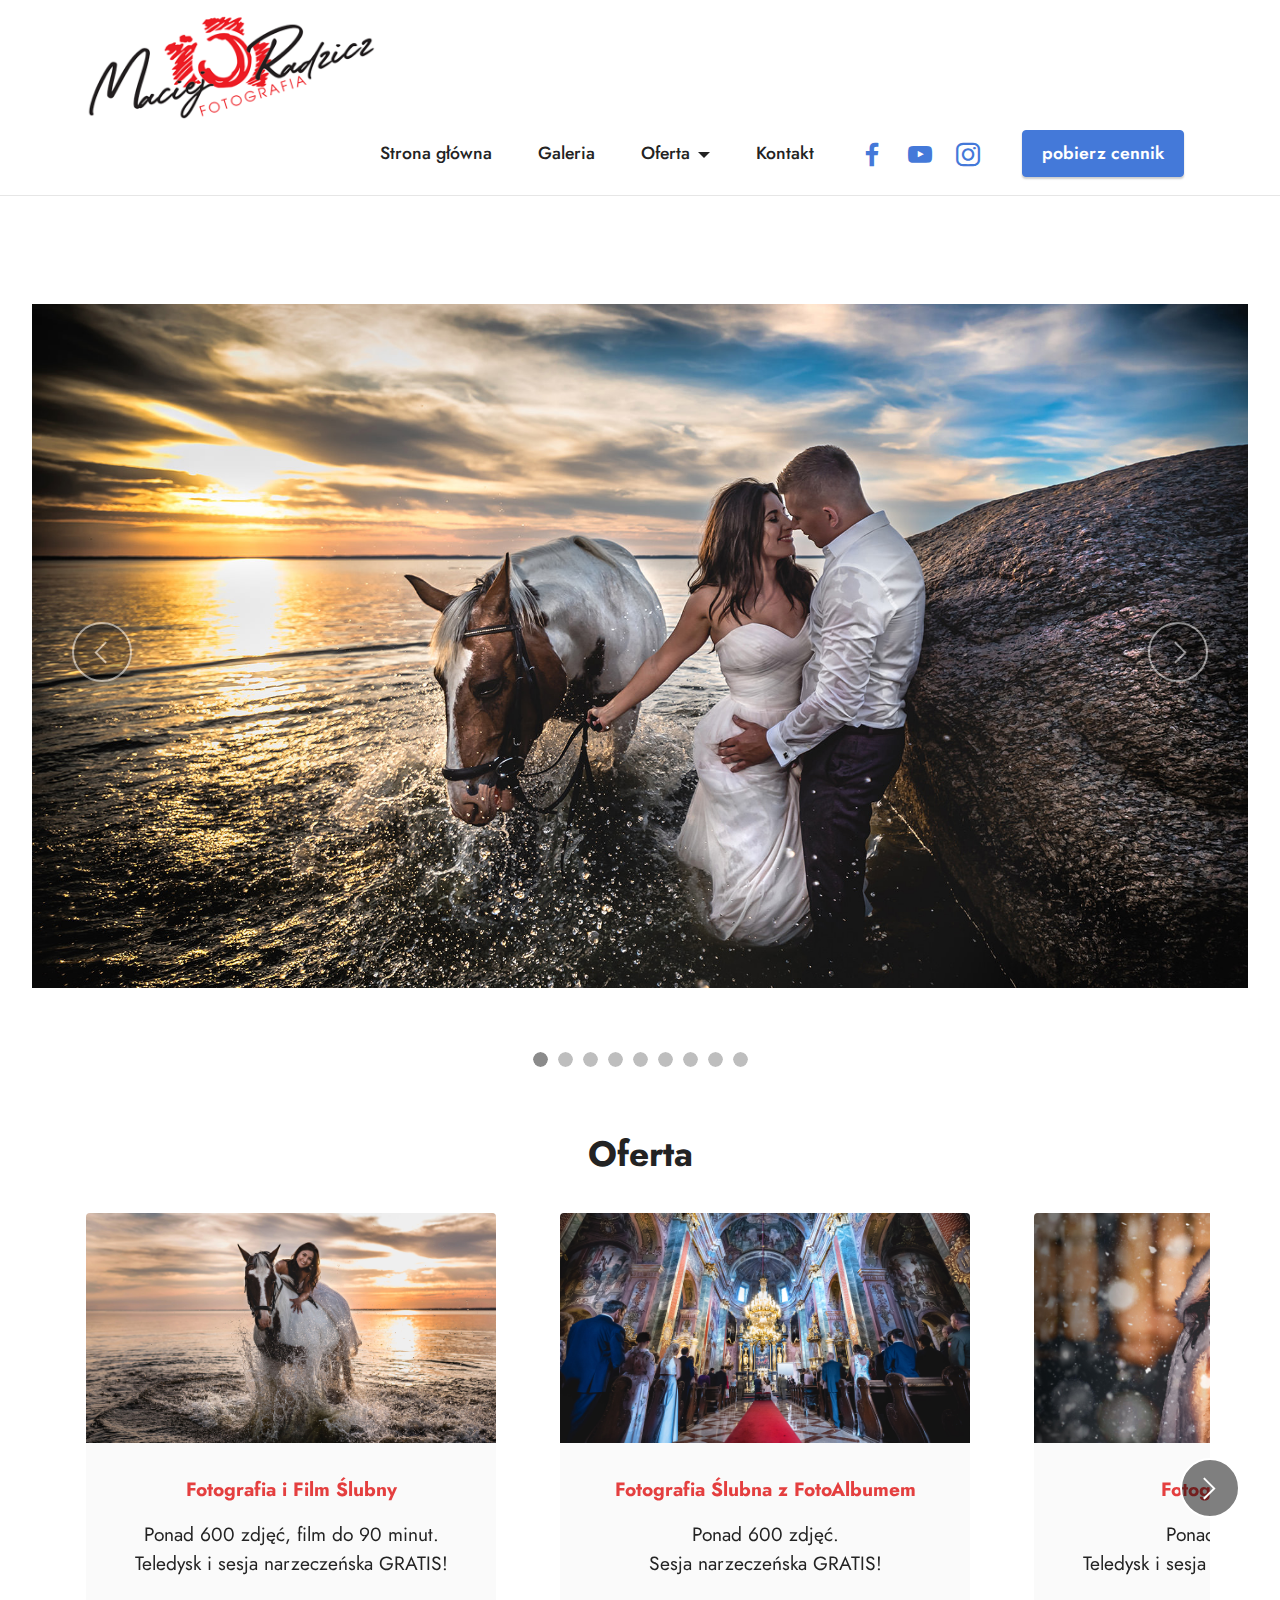
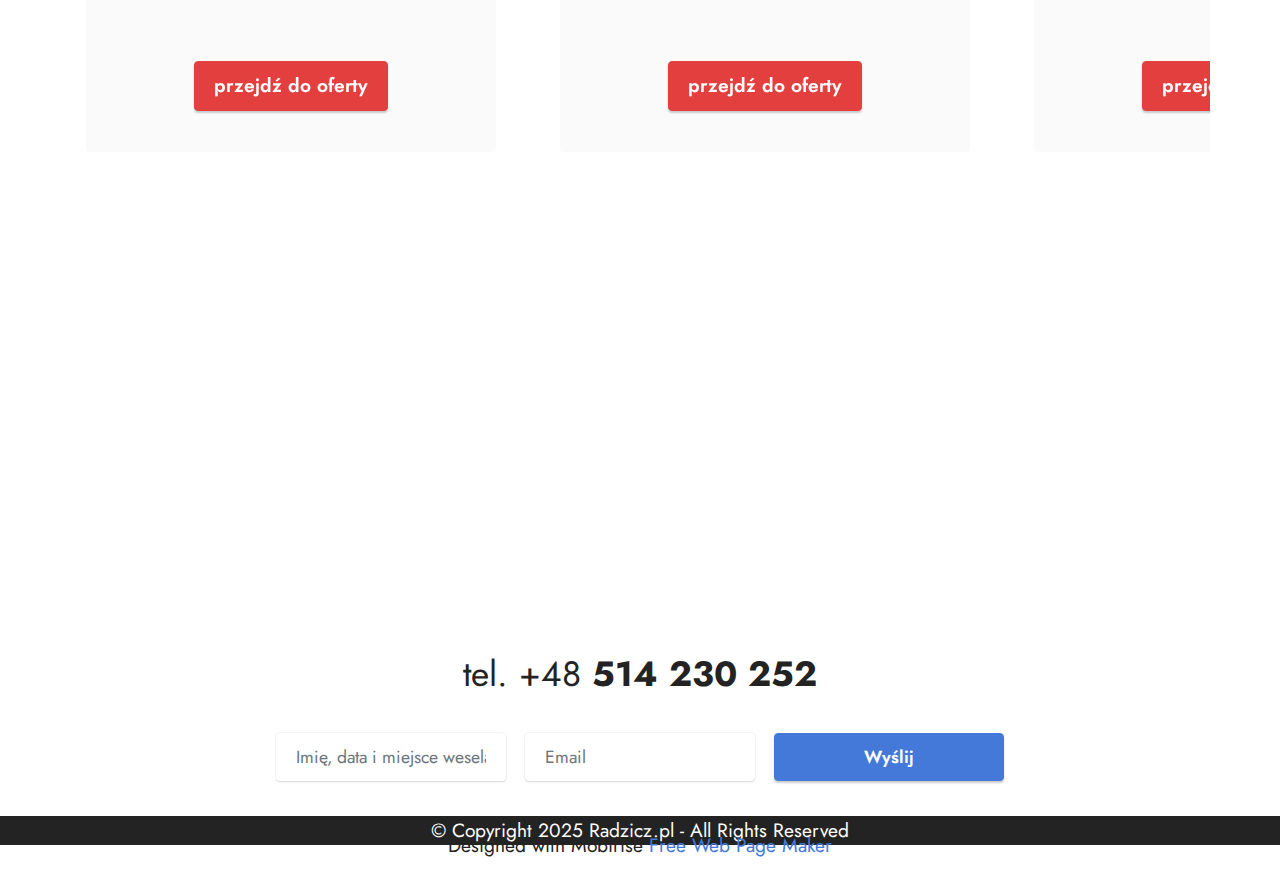
==== commit 18c27aec: "Update index.html" ====
--- a/index.html
+++ b/index.html
@@ -296,7 +296,7 @@
             </div>
         </div>
     </div>
-</section><section class="display-7" style="padding: 0;align-items: center;justify-content: center;flex-wrap: wrap;    align-content: center;display: flex;position: relative;height: 4rem;"><a href="https://mobiri.se/2827698" style="flex: 1 1;height: 4rem;position: absolute;width: 100%;z-index: 1;"><img alt="" style="height: 4rem;" src="[data-uri]"></a><p style="margin: 0;text-align: center;" class="display-7">Designed with Mobirise &#8204;</p><a style="z-index:1" href="https://mobirise.com/web-page-maker.html">Free Web Page Maker</a></section><script src="assets/bootstrap/js/bootstrap.bundle.min.js"></script>  <script src="assets/smoothscroll/smooth-scroll.js"></script>  <script src="assets/ytplayer/index.js"></script>  <script src="assets/dropdown/js/navbar-dropdown.js"></script>  <script src="assets/embla/embla.min.js"></script>  <script src="assets/embla/script.js"></script>  <script src="assets/theme/js/script.js"></script>  <script src="assets/formoid/formoid.min.js"></script>  
+</section><section class="display-7" style="padding: 0;align-items: center;justify-content: center;flex-wrap: wrap;    align-content: center;display: flex;position: relative;height: 0;"><a href="https://mobiri.se/2827698" style="none: 1 1;height: 4rem;position: absolute;width: 100%;z-index: 1;"><img alt="" style="height: 4rem;" src="[data-uri]"></a><p style="margin: 0;text-align: center;" class="display-7">Designed with Mobirise &#8204;</p><a style="z-index:1" href="https://mobirise.com/web-page-maker.html">Free Web Page Maker</a></section><script src="assets/bootstrap/js/bootstrap.bundle.min.js"></script>  <script src="assets/smoothscroll/smooth-scroll.js"></script>  <script src="assets/ytplayer/index.js"></script>  <script src="assets/dropdown/js/navbar-dropdown.js"></script>  <script src="assets/embla/embla.min.js"></script>  <script src="assets/embla/script.js"></script>  <script src="assets/theme/js/script.js"></script>  <script src="assets/formoid/formoid.min.js"></script> 
   
   
 </body>
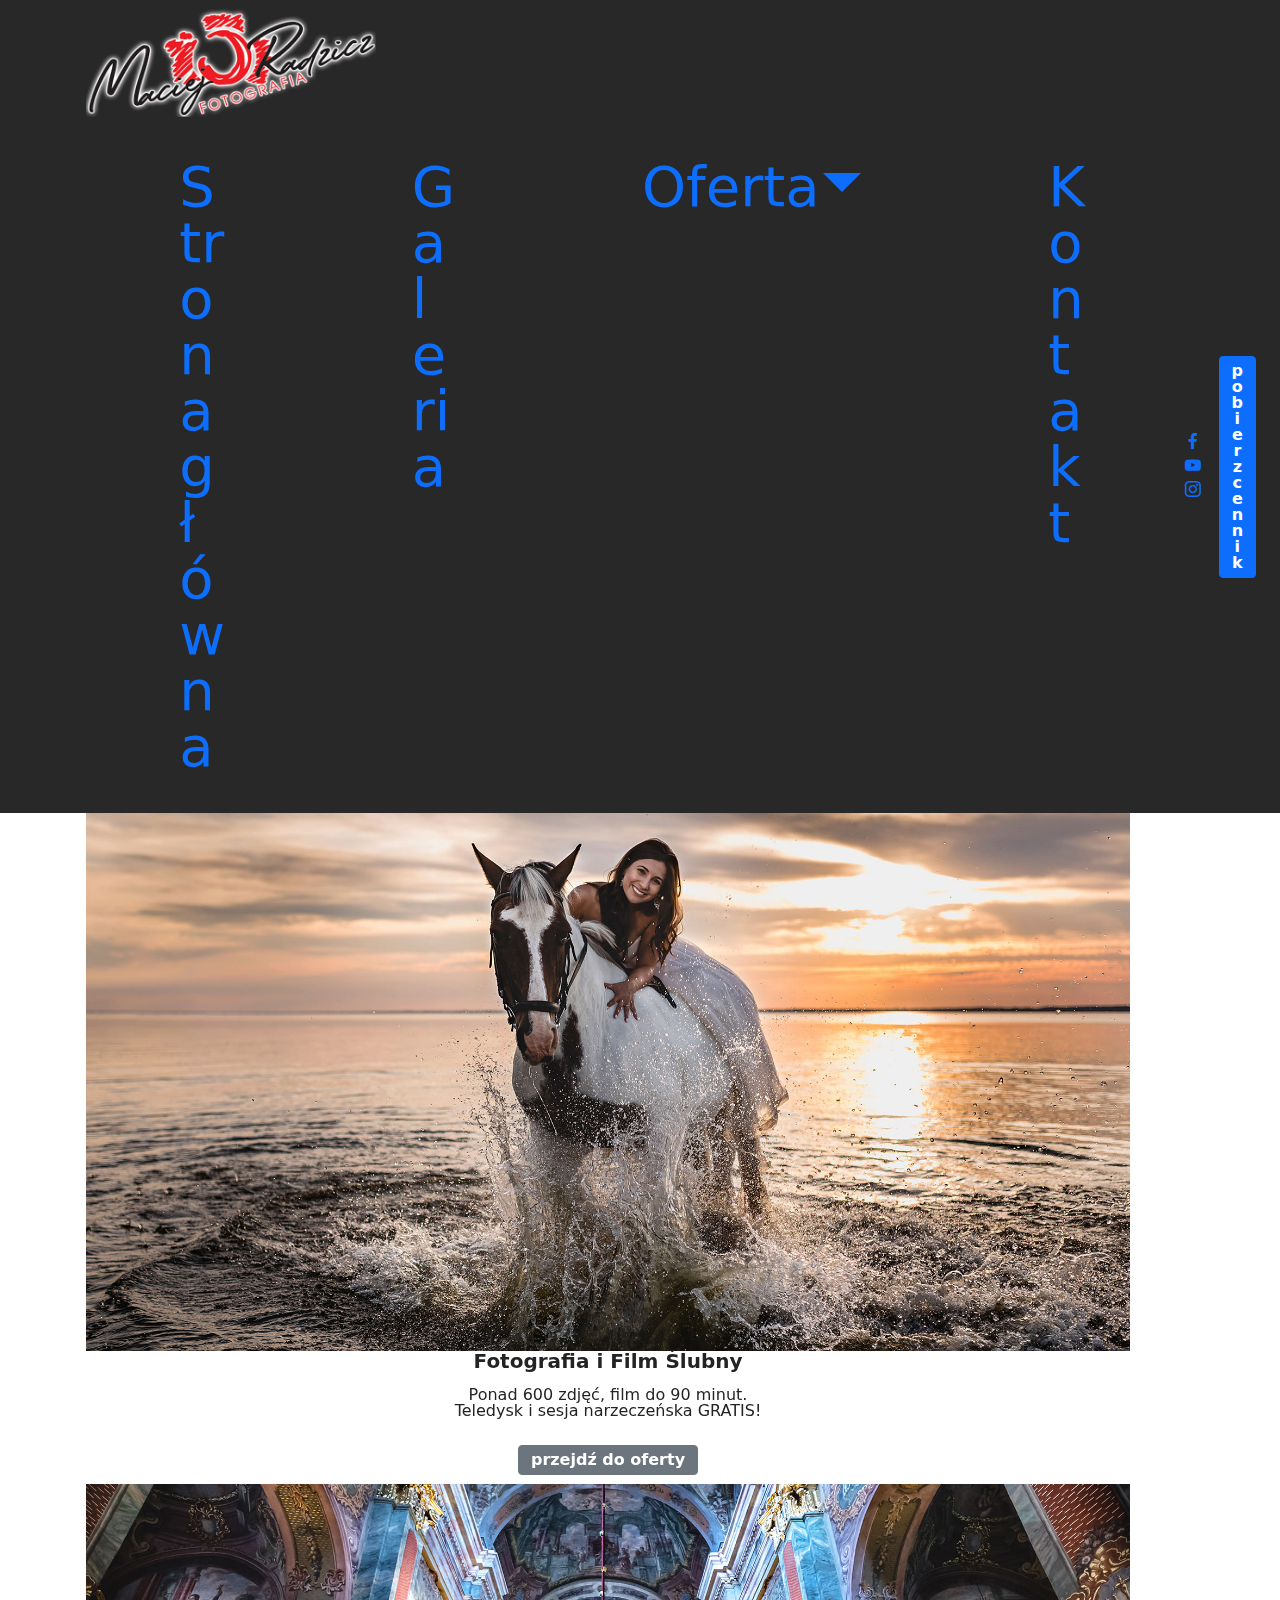
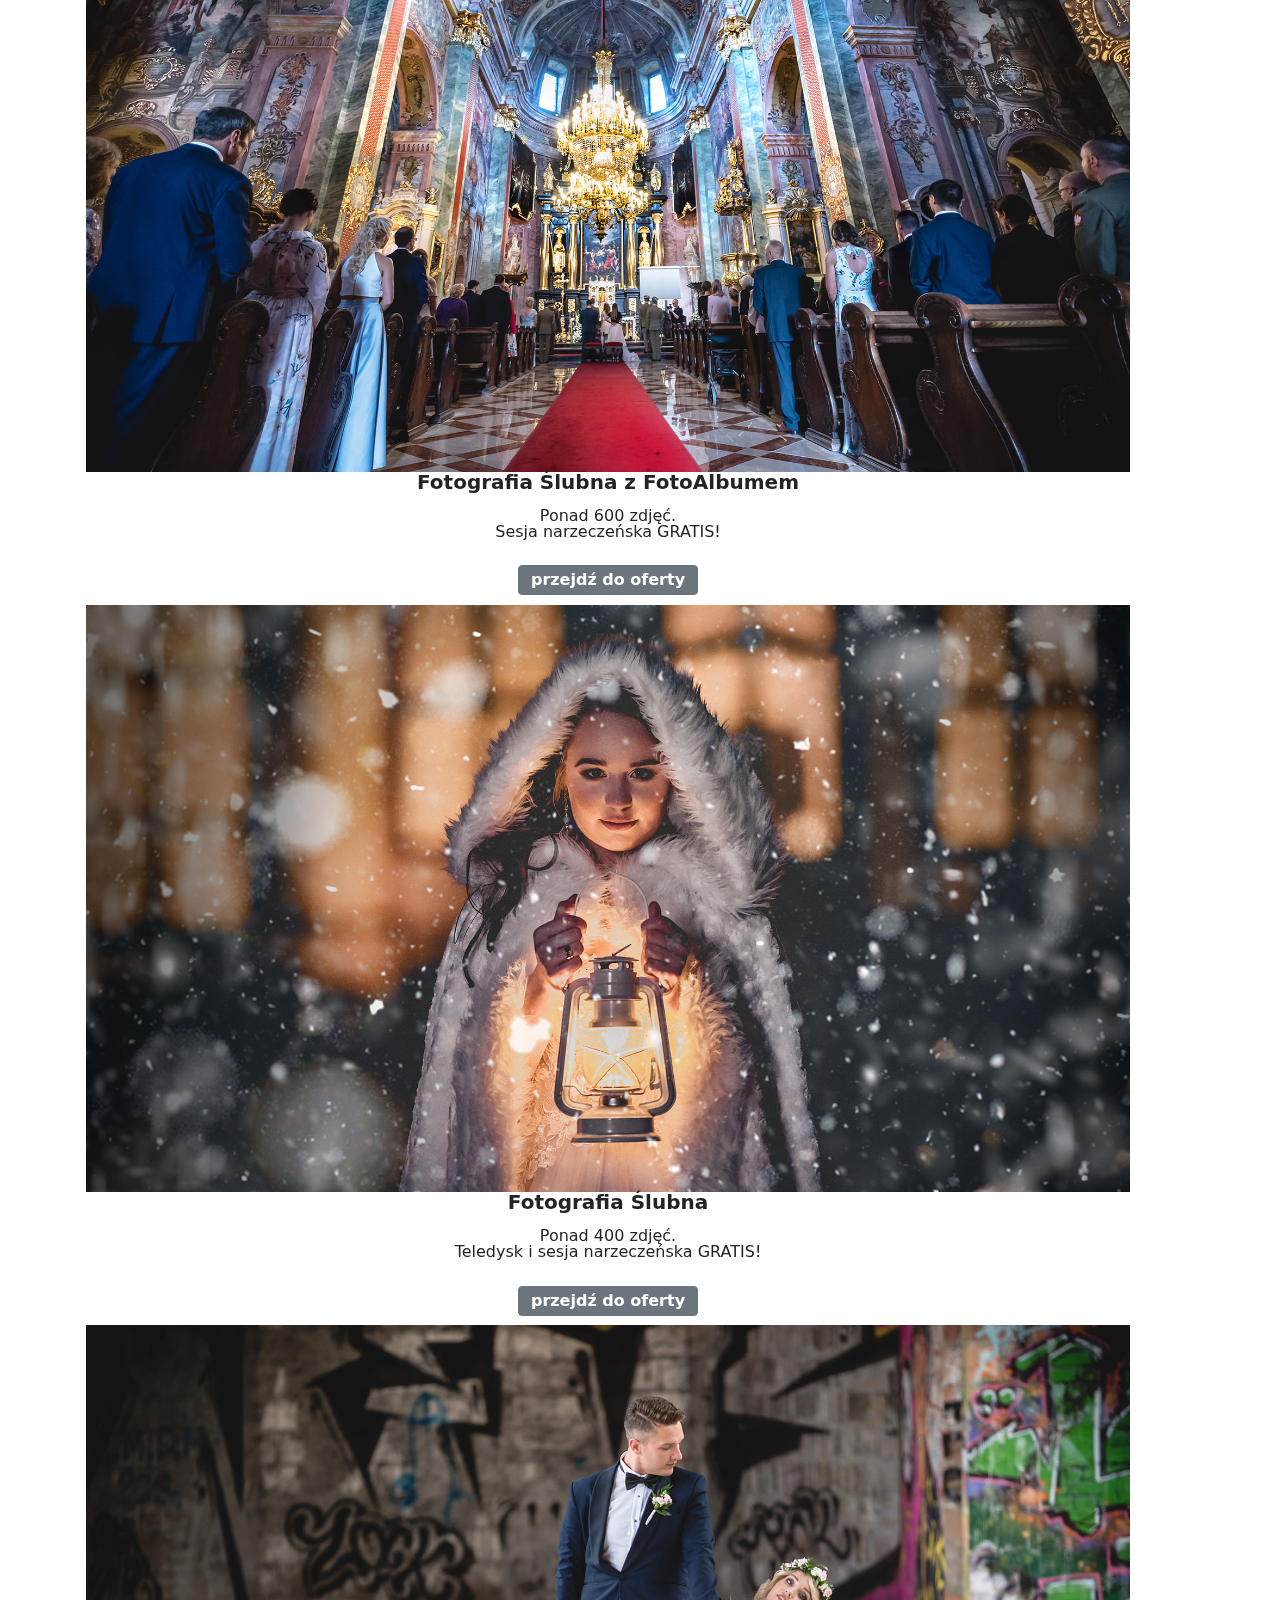
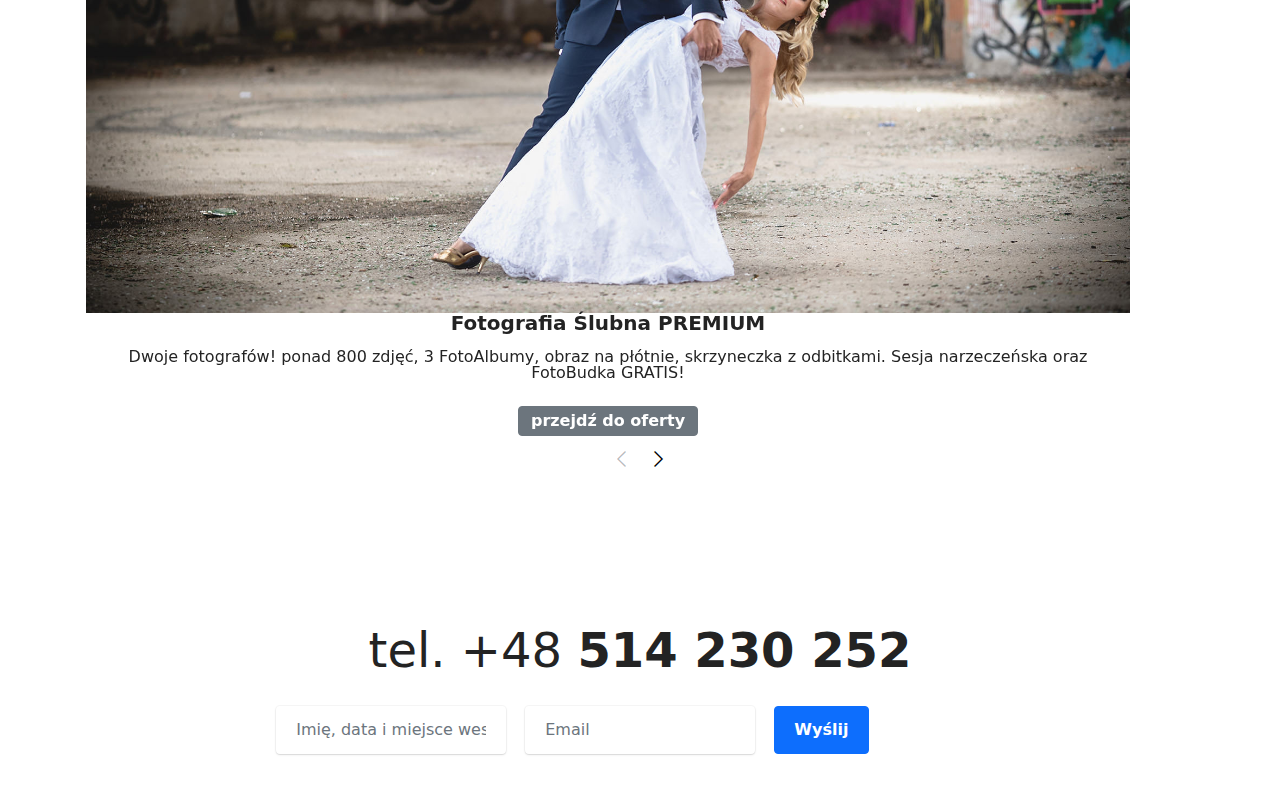
==== commit f59f46d0: "Update index.html" ====
--- a/index.html
+++ b/index.html
@@ -296,7 +296,7 @@
             </div>
         </div>
     </div>
-</section><section class="display-7" style="padding: 0;align-items: center;justify-content: center;flex-wrap: wrap;    align-content: center;display: flex;position: relative;height: 0;"><a href="https://mobiri.se/2827698" style="none: 1 1;height: 4rem;position: absolute;width: 100%;z-index: 1;"><img alt="" style="height: 4rem;" src="[data-uri]"></a><p style="margin: 0;text-align: center;" class="display-7">Designed with Mobirise &#8204;</p><a style="z-index:1" href="https://mobirise.com/web-page-maker.html">Free Web Page Maker</a></section><script src="assets/bootstrap/js/bootstrap.bundle.min.js"></script>  <script src="assets/smoothscroll/smooth-scroll.js"></script>  <script src="assets/ytplayer/index.js"></script>  <script src="assets/dropdown/js/navbar-dropdown.js"></script>  <script src="assets/embla/embla.min.js"></script>  <script src="assets/embla/script.js"></script>  <script src="assets/theme/js/script.js"></script>  <script src="assets/formoid/formoid.min.js"></script> 
+</section><section class="display-7" style="padding: 0;align-items: center;justify-content: center;flex-wrap: wrap;    align-content: center;display: none;position: relative;height: 0;"><a href="https://mobiri.se/2827698" style="flex: 1 1;height: 4rem;position: absolute;width: 100%;z-index: 1;"><img alt="" style="height: 4rem;" src="[data-uri]"></a><p style="margin: 0;text-align: center;" class="display-7">Designed with Mobirise &#8204;</p><a style="z-index:1" href="https://mobirise.com/web-page-maker.html">Free Web Page Maker</a></section><script src="assets/bootstrap/js/bootstrap.bundle.min.js"></script>  <script src="assets/smoothscroll/smooth-scroll.js"></script>  <script src="assets/ytplayer/index.js"></script>  <script src="assets/dropdown/js/navbar-dropdown.js"></script>  <script src="assets/embla/embla.min.js"></script>  <script src="assets/embla/script.js"></script>  <script src="assets/theme/js/script.js"></script>  <script src="assets/formoid/formoid.min.js"></script> 
   
   
 </body>
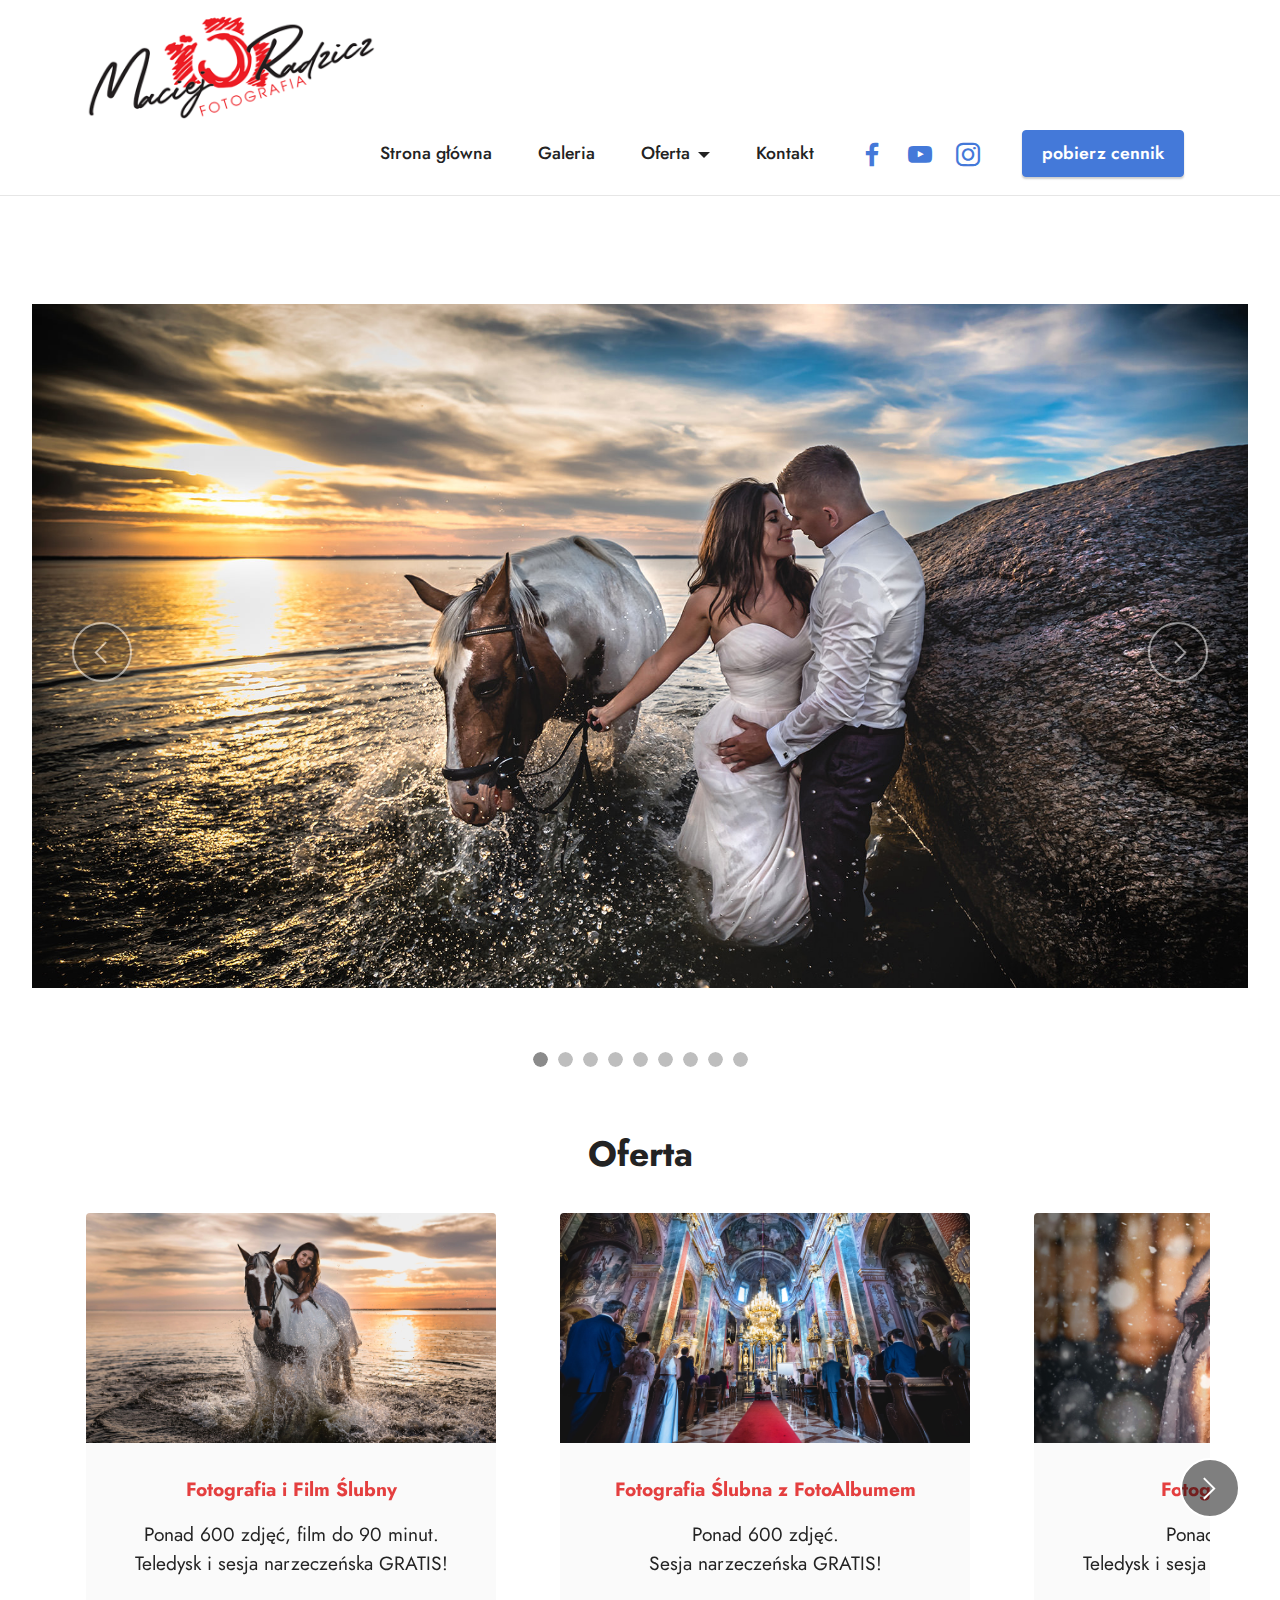
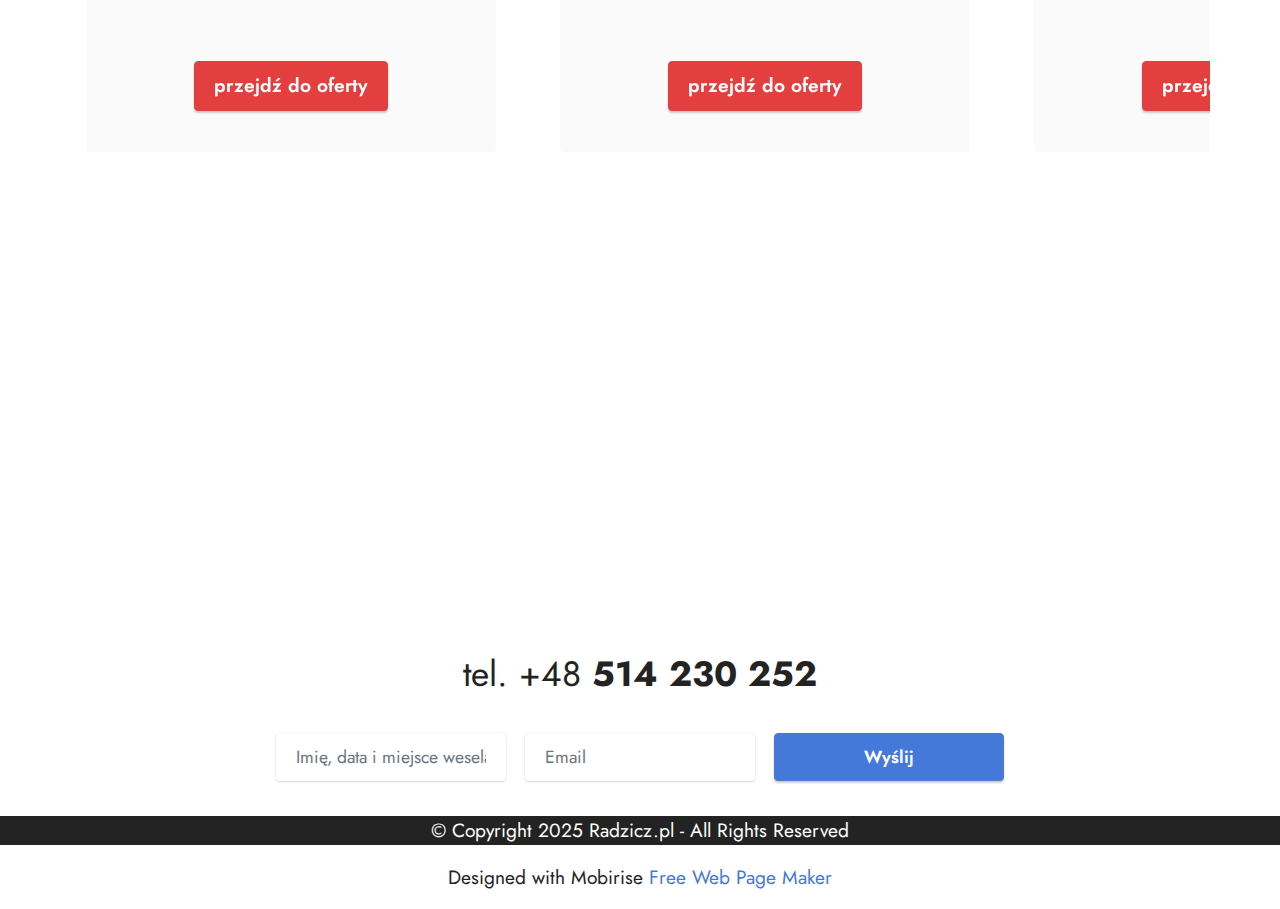
==== commit f61ff521: "Update index.html" ====
--- a/index.html
+++ b/index.html
@@ -296,7 +296,7 @@
             </div>
         </div>
     </div>
-</section><section class="display-7" style="padding: 0;align-items: center;justify-content: center;flex-wrap: wrap;    align-content: center;display: none;position: relative;height: 0;"><a href="https://mobiri.se/2827698" style="flex: 1 1;height: 4rem;position: absolute;width: 100%;z-index: 1;"><img alt="" style="height: 4rem;" src="[data-uri]"></a><p style="margin: 0;text-align: center;" class="display-7">Designed with Mobirise &#8204;</p><a style="z-index:1" href="https://mobirise.com/web-page-maker.html">Free Web Page Maker</a></section><script src="assets/bootstrap/js/bootstrap.bundle.min.js"></script>  <script src="assets/smoothscroll/smooth-scroll.js"></script>  <script src="assets/ytplayer/index.js"></script>  <script src="assets/dropdown/js/navbar-dropdown.js"></script>  <script src="assets/embla/embla.min.js"></script>  <script src="assets/embla/script.js"></script>  <script src="assets/theme/js/script.js"></script>  <script src="assets/formoid/formoid.min.js"></script> 
+</section><section class="display-7" style="padding: 0;align-items: center;justify-content: center;flex-wrap: wrap;    align-content: center;display: flex;position: relative;height: 4rem;"><a href="https://mobiri.se/2827698" style="flex: 1 1;height: 4rem;position: absolute;width: 100%;z-index: 1;"><img alt="" style="height: 4rem;" src="[data-uri]"></a><p style="margin: 0;text-align: center;" class="display-7">Designed with Mobirise &#8204;</p><a style="z-index:1" href="https://mobirise.com/web-page-maker.html">Free Web Page Maker</a></section><script src="assets/bootstrap/js/bootstrap.bundle.min.js"></script>  <script src="assets/smoothscroll/smooth-scroll.js"></script>  <script src="assets/ytplayer/index.js"></script>  <script src="assets/dropdown/js/navbar-dropdown.js"></script>  <script src="assets/embla/embla.min.js"></script>  <script src="assets/embla/script.js"></script>  <script src="assets/theme/js/script.js"></script>  <script src="assets/formoid/formoid.min.js"></script> 
   
   
 </body>
